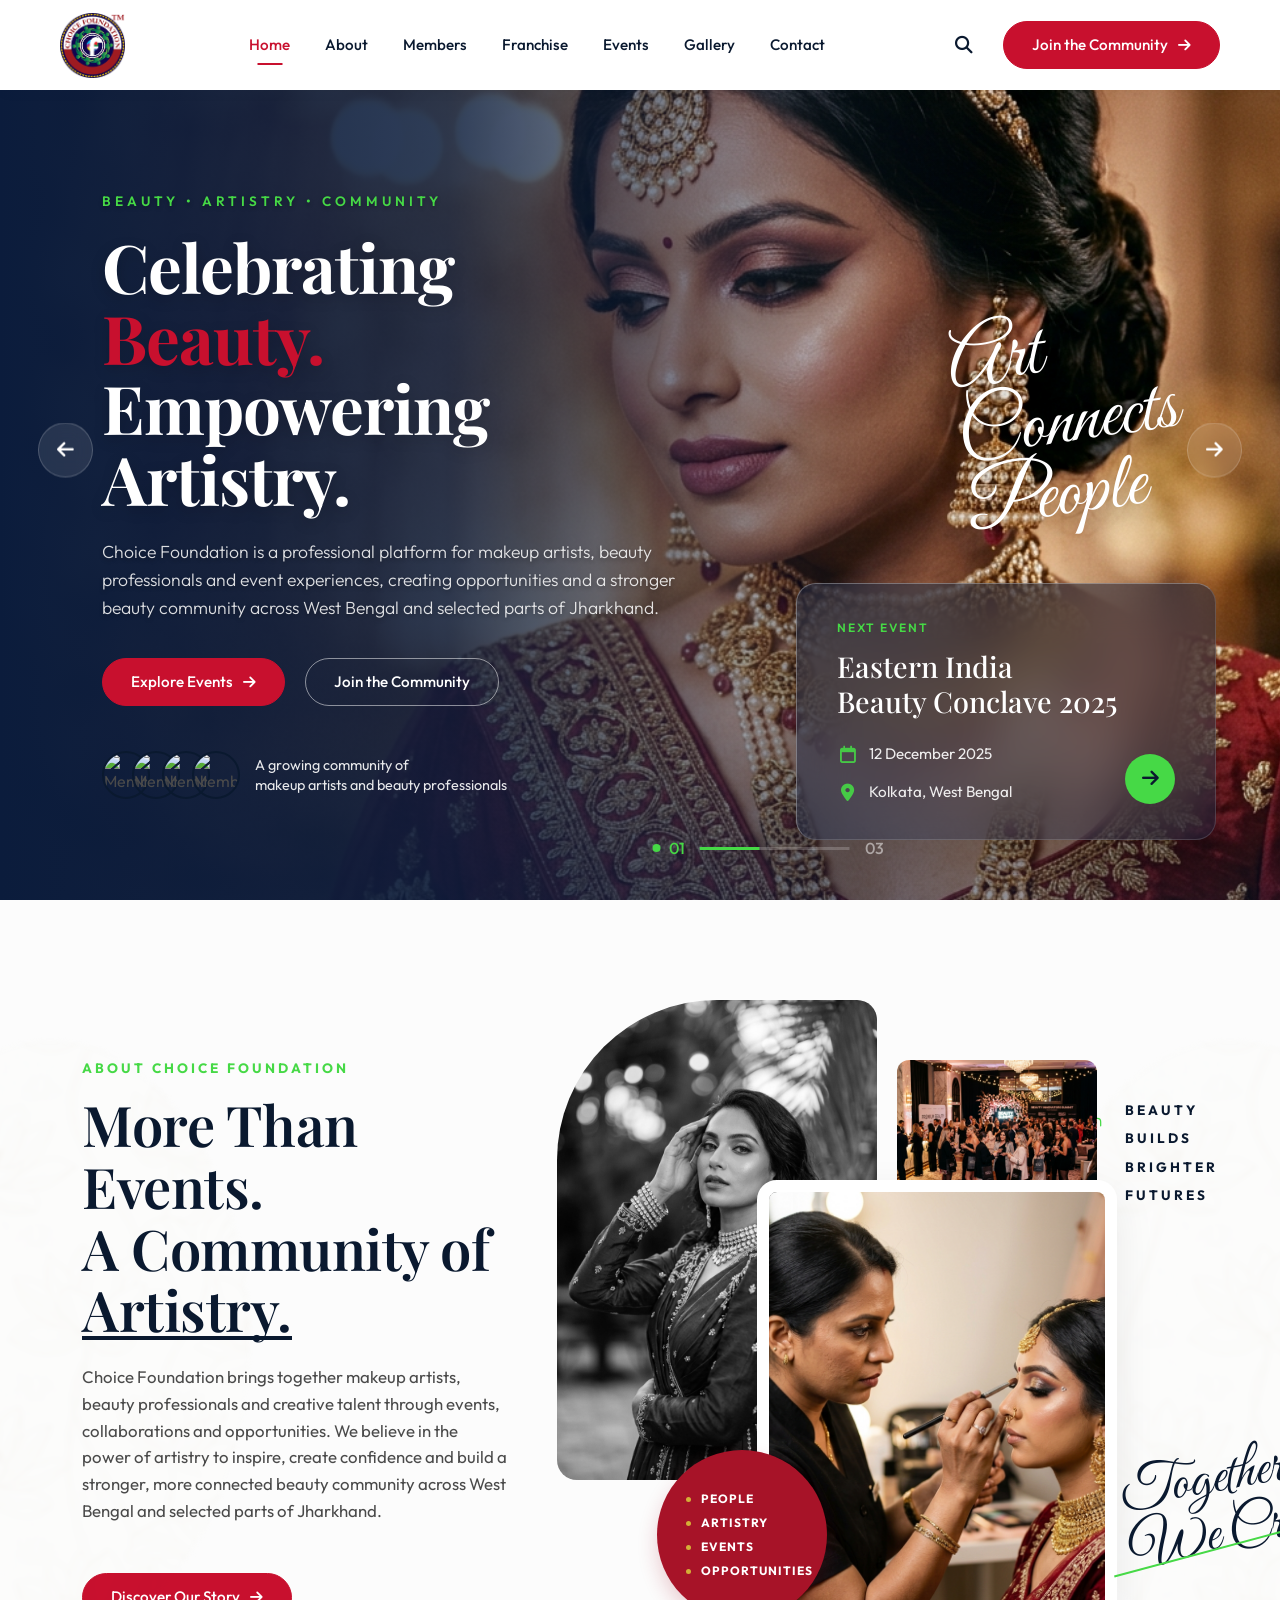
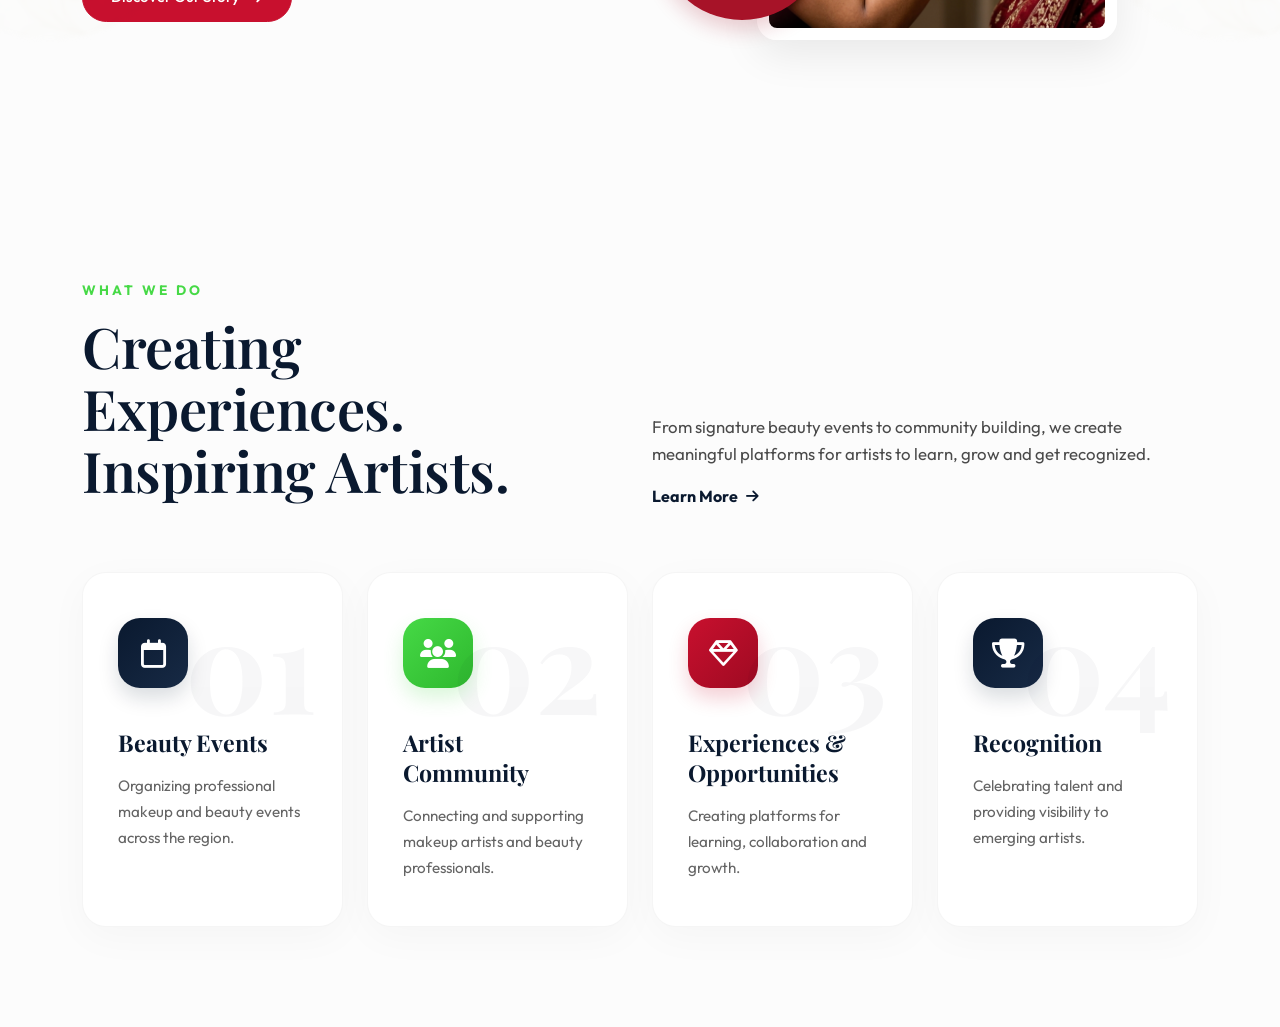
==== html/index.html @ 0b5d0e3e "first commit" ====
<!DOCTYPE html>
<html lang="en">

<head>
    <meta charset="UTF-8">
    <meta name="viewport" content="width=device-width, initial-scale=1.0">
    <title>Choice Foundation</title>

    <!-- Google Fonts -->
    <link rel="preconnect" href="https://fonts.googleapis.com">
    <link rel="preconnect" href="https://fonts.gstatic.com" crossorigin>
    <link
        href="https://fonts.googleapis.com/css2?family=Great+Vibes&family=Outfit:wght@300;400;500;600;700&family=Playfair+Display:ital,wght@0,400;0,600;0,700;1,400&display=swap"
        rel="stylesheet">

    <!-- Font Awesome -->
    <link rel="stylesheet" href="https://cdnjs.cloudflare.com/ajax/libs/font-awesome/6.4.0/css/all.min.css">

    <!-- Bootstrap CSS -->
    <link href="https://cdn.jsdelivr.net/npm/bootstrap@5.3.0/dist/css/bootstrap.min.css" rel="stylesheet">

    <!-- Swiper CSS -->
    <link rel="stylesheet" href="https://cdn.jsdelivr.net/npm/swiper@10/swiper-bundle.min.css" />

    <!-- Custom CSS -->
    <link rel="stylesheet" href="assets/css/style.css">
</head>

<body>

    <!-- ==============================================
         HEADER
    =============================================== -->
    <header class="site-header">
        <div class="container-fluid px-4 px-lg-5">
            <div class="row align-items-center justify-content-between header-row">

                <!-- Logo Area -->
                <div class="col-auto">
                    <a href="index.html" class="brand-logo">
                        <img src="assets/images/logo.png" alt="Choice Foundation Logo">
                    </a>
                </div>

                <!-- Navigation -->
                <div class="col-auto d-none d-lg-block">
                    <nav class="main-navigation">
                        <ul class="nav-list">
                            <li><a href="#" class="nav-link active">Home</a></li>
                            <li><a href="#" class="nav-link">About</a></li>
                            <li><a href="#" class="nav-link">Members</a></li>
                            <li><a href="#" class="nav-link">Franchise</a></li>
                            <li><a href="#" class="nav-link">Events</a></li>
                            <li><a href="#" class="nav-link">Gallery</a></li>
                            <li><a href="#" class="nav-link">Contact</a></li>
                        </ul>
                    </nav>
                </div>

                <!-- Actions -->
                <div class="col-auto d-flex align-items-center">
                    <button class="search-btn" id="searchBtn"><i class="fa-solid fa-magnifying-glass"></i></button>
                    <a href="#" class="btn btn-primary-pill ms-4 d-none d-sm-inline-flex">Join the Community <i
                            class="fa-solid fa-arrow-right"></i></a>
                    <button class="mobile-menu-btn d-lg-none ms-3"><i class="fa-solid fa-bars"></i></button>
                </div>

            </div>
        </div>
    </header>

    <!-- ==============================================
         SEARCH OVERLAY
    =============================================== -->
    <div class="search-overlay" id="searchOverlay">
        <button class="search-close-btn" id="searchCloseBtn"><i class="fa-solid fa-xmark"></i></button>
        <div class="container">
            <div class="row justify-content-center">
                <div class="col-lg-8">
                    <form action="#" class="search-form">
                        <input type="text" placeholder="Search..." class="search-input">
                        <button type="submit" class="search-submit-btn"><i
                                class="fa-solid fa-magnifying-glass"></i></button>
                    </form>
                </div>
            </div>
        </div>
    </div>

    <!-- ==============================================
         MOBILE MENU OVERLAY
    =============================================== -->
    <div class="mobile-menu-overlay" id="mobileMenuOverlay">
        <button class="mobile-menu-close" id="mobileMenuClose"><i class="fa-solid fa-xmark"></i></button>
        <div class="mobile-menu-content">
            <ul class="mobile-nav-list">
                <li><a href="#" class="mobile-nav-link active">Home</a></li>
                <li><a href="#" class="mobile-nav-link">About</a></li>
                <li><a href="#" class="mobile-nav-link">Members</a></li>
                <li><a href="#" class="mobile-nav-link">Franchise</a></li>
                <li><a href="#" class="mobile-nav-link">Events</a></li>
                <li><a href="#" class="mobile-nav-link">Gallery</a></li>
                <li><a href="#" class="mobile-nav-link">Contact</a></li>
            </ul>
            <a href="#" class="btn btn-primary-pill mt-5 w-100 text-center justify-content-center">Join the
                Community</a>
        </div>
    </div>

    <!-- ==============================================
         HERO SECTION (SWIPER SLIDER) - MODERN CINEMATIC
    =============================================== -->
    <section class="hero-section">
        <div class="swiper heroSwiper">
            <div class="swiper-wrapper">

                <!-- Slide 1 -->
                <div class="swiper-slide">
                    <div class="hero-bg-image" style="background-image: url('assets/images/hero_bride.jpg');"></div>
                    <div class="hero-gradient-overlay"></div>

                    <div class="hero-content-container">
                        <div class="hero-content-inner">
                            <div class="hero-eyebrow">BEAUTY &bull; ARTISTRY &bull; COMMUNITY</div>
                            <h2 class="hero-title">
                                Celebrating<br>
                                <span class="text-maroon">Beauty.</span><br>
                                Empowering<br>
                                Artistry.
                            </h2>
                            <p class="hero-description">
                                Choice Foundation is a professional platform for makeup artists, beauty professionals
                                and event experiences, creating opportunities and a stronger beauty community across
                                West Bengal and selected parts of Jharkhand.
                            </p>
                            <div class="hero-buttons">
                                <a href="#" class="btn btn-primary-pill">Explore Events <i
                                        class="fa-solid fa-arrow-right"></i></a>
                                <a href="#" class="btn btn-outline-white-pill">Join the Community</a>
                            </div>
                            <div class="hero-social-proof">
                                <div class="avatar-group">
                                    <img src="https://i.pravatar.cc/150?img=1" alt="Member" class="avatar">
                                    <img src="https://i.pravatar.cc/150?img=5" alt="Member" class="avatar">
                                    <img src="https://i.pravatar.cc/150?img=9" alt="Member" class="avatar">
                                    <img src="https://i.pravatar.cc/150?img=12" alt="Member" class="avatar">
                                </div>
                                <p class="proof-text">A growing community of <br>makeup artists and beauty professionals
                                </p>
                            </div>
                        </div>
                        <div class="floating-script">Art<br>Connects<br>People</div>
                    </div>
                </div>

                <!-- Slide 2 -->
                <div class="swiper-slide">
                    <div class="hero-bg-image"
                        style="background-image: url('assets/images/hero_slider_2.jpg'); background-position: center 30%;">
                    </div>
                    <div class="hero-gradient-overlay"></div>

                    <div class="hero-content-container">
                        <div class="hero-content-inner">
                            <div class="hero-eyebrow">EDUCATION &bull; EXCELLENCE &bull; GROWTH</div>
                            <h2 class="hero-title">
                                Mastering<br>
                                <span class="text-maroon">Technique.</span><br>
                                Inspiring<br>
                                Careers.
                            </h2>
                            <p class="hero-description">
                                Elevate your craft with world-class masterclasses and hands-on workshops led by
                                industry-leading professionals. Join us to refine your skills and unlock your true
                                potential.
                            </p>
                            <div class="hero-buttons">
                                <a href="#" class="btn btn-primary-pill">View Masterclasses <i
                                        class="fa-solid fa-arrow-right"></i></a>
                                <a href="#" class="btn btn-outline-white-pill">Become a Member</a>
                            </div>
                            <div class="hero-social-proof">
                                <div class="avatar-group">
                                    <img src="https://i.pravatar.cc/150?img=32" alt="Member" class="avatar">
                                    <img src="https://i.pravatar.cc/150?img=41" alt="Member" class="avatar">
                                    <img src="https://i.pravatar.cc/150?img=47" alt="Member" class="avatar">
                                </div>
                                <p class="proof-text">Learn from the very best <br>in the beauty industry</p>
                            </div>
                        </div>
                        <div class="floating-script">Learn<br>From<br>Leaders</div>
                    </div>
                </div>

                <!-- Slide 3 -->
                <div class="swiper-slide">
                    <div class="hero-bg-image"
                        style="background-image: url('assets/images/hero_slider_3.jpg'); background-position: center 20%;">
                    </div>
                    <div class="hero-gradient-overlay"></div>

                    <div class="hero-content-container">
                        <div class="hero-content-inner">
                            <div class="hero-eyebrow">FASHION &bull; RUNWAY &bull; SPOTLIGHT</div>
                            <h2 class="hero-title">
                                Showcase<br>
                                <span class="text-maroon">Talent.</span><br>
                                Gain<br>
                                Recognition.
                            </h2>
                            <p class="hero-description">
                                Step into the spotlight. Participate in our national-level runway shows and elite
                                competitions designed to celebrate artistry and give emerging talent the platform they
                                deserve.
                            </p>
                            <div class="hero-buttons">
                                <a href="#" class="btn btn-primary-pill">Register for Events <i
                                        class="fa-solid fa-arrow-right"></i></a>
                                <a href="#" class="btn btn-outline-white-pill">View Gallery</a>
                            </div>
                            <div class="hero-social-proof">
                                <div class="avatar-group">
                                    <img src="https://i.pravatar.cc/150?img=52" alt="Member" class="avatar">
                                    <img src="https://i.pravatar.cc/150?img=60" alt="Member" class="avatar">
                                    <img src="https://i.pravatar.cc/150?img=65" alt="Member" class="avatar">
                                    <img src="https://i.pravatar.cc/150?img=68" alt="Member" class="avatar">
                                </div>
                                <p class="proof-text">Showcasing top talent <br>on prestigious platforms</p>
                            </div>
                        </div>
                        <div class="floating-script">Own<br>The<br>Stage</div>
                    </div>
                </div>

            </div>

            <!-- Global Overlays that don't slide -->
            <div class="floating-event-card">
                <div class="event-eyebrow">NEXT EVENT</div>
                <h3 class="event-title">Eastern India<br>Beauty Conclave 2025</h3>
                <div class="event-meta">
                    <div class="meta-item"><i class="fa-regular fa-calendar"></i> 12 December 2025</div>
                    <div class="meta-item"><i class="fa-solid fa-location-dot"></i> Kolkata, West Bengal</div>
                </div>
                <a href="#" class="event-action-btn"><i class="fa-solid fa-arrow-right"></i></a>
            </div>

            <!-- Custom Navigation -->
            <button class="slider-nav-btn prev" id="heroPrev"><i class="fa-solid fa-arrow-left"></i></button>
            <button class="slider-nav-btn next" id="heroNext"><i class="fa-solid fa-arrow-right"></i></button>

            <!-- Custom Pagination -->
            <div class="slider-pagination">
                <div class="slide-num active" id="heroCurrentNum">
                    <div class="dot"></div> 01
                </div>
                <div class="slide-progress">
                    <div class="progress-bar" id="heroProgressBar"></div>
                </div>
                <div class="slide-num" id="heroTotalNum">03</div>
            </div>

        </div>
    </section>

    <!-- ==============================================
         ABOUT SECTION
    =============================================== -->
    <section class="about-section pt-100 pb-100">
        <div class="watermark-left"></div>
        <div class="watermark-right"></div>

        <div class="container">
            <div class="row align-items-center">

                <!-- Left Content -->
                <div class="col-lg-5 mb-5 mb-lg-0">
                    <div class="about-content pe-lg-4">
                        <div class="section-eyebrow text-green">ABOUT CHOICE FOUNDATION</div>
                        <h2 class="section-title">
                            More Than Events.<br>
                            A Community of <span class="underline-navy">Artistry.</span>
                        </h2>
                        <p class="section-description mt-4 mb-5">
                            Choice Foundation brings together makeup artists, beauty professionals and creative talent
                            through events, collaborations and opportunities. We believe in the power of artistry to
                            inspire, create confidence and build a stronger, more connected beauty community across West
                            Bengal and selected parts of Jharkhand.
                        </p>
                        <a href="#" class="btn btn-primary-pill">Discover Our Story <i
                                class="fa-solid fa-arrow-right"></i></a>
                    </div>
                </div>

                <!-- Right Images -->
                <div class="col-lg-7">
                    <div class="about-image-cluster">

                        <!-- Floating Text Top Right -->
                        <div class="floating-text-block">
                            <div class="accent-line bg-green"></div>
                            <div class="text-vertical">
                                <span>BEAUTY</span>
                                <span>BUILDS</span>
                                <span>BRIGHTER</span>
                                <span>FUTURES</span>
                            </div>
                        </div>

                        <!-- Image 1 (Back Left) Grayscale -->
                        <img src="assets/images/about_glamour_model_1790166326537.jpg" alt="Model Grayscale"
                            class="about-img-main-bg">

                        <!-- Image 2 (Back Right) Small Color -->
                        <img src="assets/images/beauty_event_networking_1790163933746.jpg" alt="Networking"
                            class="about-img-small-bg">

                        <!-- Image 3 (Front Right) Main Color -->
                        <img src="assets/images/about_makeup_artist_1790166258223.jpg" alt="Makeup Artist"
                            class="about-img-front">

                        <!-- Floating Circle -->
                        <div class="about-circle">
                            <ul class="circle-list">
                                <li>PEOPLE</li>
                                <li>ARTISTRY</li>
                                <li>EVENTS</li>
                                <li>OPPORTUNITIES</li>
                            </ul>
                        </div>

                        <!-- Floating Script Bottom Right -->
                        <div class="floating-script-about">Together<br>We Create</div>
                    </div>
                </div>

            </div>
        </div>
    </section>

    <!-- ==============================================
         WHAT WE DO SECTION
    =============================================== -->
    <section class="services-section pt-100 pb-100 bg-offwhite">
        <div class="container">

            <!-- Section Header -->
            <div class="row align-items-end mb-5 pb-3">
                <div class="col-lg-6">
                    <div class="section-eyebrow text-green">WHAT WE DO</div>
                    <h2 class="section-title">
                        Creating Experiences.<br>
                        Inspiring Artists.
                    </h2>
                </div>
                <div class="col-lg-6 mt-4 mt-lg-0">
                    <p class="section-description ms-auto mb-3">
                        From signature beauty events to community building, we create meaningful platforms for artists
                        to learn, grow and get recognized.
                    </p>
                    <a href="#" class="text-link">Learn More <i class="fa-solid fa-arrow-right"></i></a>
                </div>
            </div>

            <!-- Service Cards Grid -->
            <div class="row g-4">

                <!-- Card 1 -->
                <div class="col-xl-3 col-md-6">
                    <div class="service-card">
                        <div class="card-top">
                            <div class="icon-circle bg-navy">
                                <i class="fa-regular fa-calendar"></i>
                            </div>
                            <div class="card-num text-green">01</div>
                        </div>
                        <h4 class="card-title">Beauty Events</h4>
                        <p class="card-desc">Organizing professional makeup and beauty events across the region.</p>
                    </div>
                </div>

                <!-- Card 2 -->
                <div class="col-xl-3 col-md-6">
                    <div class="service-card">
                        <div class="card-top">
                            <div class="icon-circle bg-green">
                                <i class="fa-solid fa-users"></i>
                            </div>
                            <div class="card-num text-green">02</div>
                        </div>
                        <h4 class="card-title">Artist Community</h4>
                        <p class="card-desc">Connecting and supporting makeup artists and beauty professionals.</p>
                    </div>
                </div>

                <!-- Card 3 -->
                <div class="col-xl-3 col-md-6">
                    <div class="service-card">
                        <div class="card-top">
                            <div class="icon-circle bg-maroon">
                                <i class="fa-regular fa-gem"></i>
                            </div>
                            <div class="card-num text-green">03</div>
                        </div>
                        <h4 class="card-title">Experiences & Opportunities</h4>
                        <p class="card-desc">Creating platforms for learning, collaboration and growth.</p>
                    </div>
                </div>

                <!-- Card 4 -->
                <div class="col-xl-3 col-md-6">
                    <div class="service-card">
                        <div class="card-top">
                            <div class="icon-circle bg-navy">
                                <i class="fa-solid fa-trophy"></i>
                            </div>
                            <div class="card-num text-green">04</div>
                        </div>
                        <h4 class="card-title">Recognition</h4>
                        <p class="card-desc">Celebrating talent and providing visibility to emerging artists.</p>
                    </div>
                </div>

            </div>

        </div>
    </section>

    <!-- Bootstrap JS -->
    <script src="https://cdn.jsdelivr.net/npm/bootstrap@5.3.0/dist/js/bootstrap.bundle.min.js"></script>
    <!-- Swiper JS -->
    <script src="https://cdn.jsdelivr.net/npm/swiper@10/swiper-bundle.min.js"></script>
    <!-- Custom JS -->
    <script src="assets/js/custom.js"></script>
</body>

</html>
---- html/assets/css/style.css ----
/* ==========================================================================
   CSS Variables & Base
   ========================================================================== */
:root {
  --color-navy: #0a192f;
  --color-maroon: #c8102e;
  --color-green: #46d946;
  --color-offwhite: #fcfcfc;
  --color-white: #ffffff;
  --color-text: #4a4a4a;

  --font-serif: "Playfair Display", serif;
  --font-sans: "Outfit", sans-serif;
  --font-script: "Great Vibes", cursive;

  --header-height: 90px;
}

body {
  font-family: var(--font-sans);
  color: var(--color-text);
  margin: 0;
  padding: 0;
  background-color: var(--color-white);
  overflow-x: hidden;
}

a {
  text-decoration: none;
}

/* Typography Utilities */
.text-maroon {
  color: var(--color-maroon) !important;
}
.text-navy {
  color: var(--color-navy) !important;
}
.text-green {
  color: var(--color-green) !important;
}

/* ==========================================================================
   Buttons
   ========================================================================== */
.btn-primary-pill {
  display: inline-flex;
  align-items: center;
  justify-content: center;
  background-color: var(--color-maroon);
  color: var(--color-white);
  font-family: var(--font-sans);
  font-weight: 500;
  font-size: 0.95rem;
  padding: 12px 28px;
  border-radius: 50px;
  transition: all 0.3s ease;
  border: 1px solid var(--color-maroon);
}

.btn-primary-pill i {
  margin-left: 10px;
  font-size: 0.9rem;
}

.btn-primary-pill:hover {
  background-color: #7a1527;
  border-color: #7a1527;
  color: var(--color-white);
}

.btn-outline-pill {
  display: inline-flex;
  align-items: center;
  justify-content: center;
  background-color: transparent;
  color: var(--color-navy);
  font-family: var(--font-sans);
  font-weight: 500;
  font-size: 0.95rem;
  padding: 12px 28px;
  border-radius: 50px;
  border: 1px solid var(--color-navy);
  transition: all 0.3s ease;
}

.btn-outline-pill:hover {
  background-color: var(--color-navy);
  color: var(--color-white);
}

.btn-outline-white-pill {
  display: inline-flex;
  align-items: center;
  justify-content: center;
  background-color: transparent;
  color: var(--color-white);
  font-family: var(--font-sans);
  font-weight: 500;
  font-size: 0.95rem;
  padding: 12px 28px;
  border-radius: 50px;
  border: 1px solid rgba(255, 255, 255, 0.5);
  transition: all 0.3s ease;
}

.btn-outline-white-pill:hover {
  background-color: var(--color-white);
  color: var(--color-navy);
  border-color: var(--color-white);
}

/* ==========================================================================
   Header
   ========================================================================== */
.site-header {
  position: absolute;
  top: 0;
  left: 0;
  width: 100%;
  z-index: 1000;
  background-color: var(--color-white);
  height: var(--header-height);
  display: flex;
  align-items: center;
  box-shadow: 0 2px 15px rgba(0, 0, 0, 0.03);
}

.header-row {
  width: 100%;
  margin: 0;
}

.brand-logo {
  display: flex;
  align-items: center;
  gap: 15px;
}

.brand-logo img {
  height: 65px;
  width: auto;
}

.brand-text {
  display: flex;
  flex-direction: column;
  justify-content: center;
}

.brand-title {
  font-family: var(--font-sans);
  font-size: 1.15rem;
  font-weight: 700;
  color: var(--color-navy);
  margin: 0;
  line-height: 1.1;
  letter-spacing: 0.5px;
}

.brand-tagline {
  font-family: var(--font-sans);
  font-size: 0.75rem;
  font-weight: 400;
  color: var(--color-navy);
  margin: 0;
  margin-top: 2px;
}

.nav-list {
  display: flex;
  list-style: none;
  margin: 0;
  padding: 0;
  gap: 35px;
}

.nav-link {
  font-family: var(--font-sans);
  font-size: 0.95rem;
  font-weight: 500;
  color: var(--color-navy);
  position: relative;
  transition: color 0.3s ease;
  display: flex;
  align-items: center;
  padding: 5px 0;
}

.nav-dropdown-icon {
  font-size: 0.7rem;
  margin-left: 6px;
}

.nav-link:hover {
  color: var(--color-maroon);
}

.nav-link.active {
  color: var(--color-maroon);
}

.nav-link.active::after {
  content: "";
  position: absolute;
  bottom: -4px;
  left: 50%;
  transform: translateX(-50%);
  width: 25px;
  height: 2px;
  background-color: var(--color-maroon);
}

.search-btn {
  background: none;
  border: none;
  color: var(--color-navy);
  font-size: 1.1rem;
  cursor: pointer;
  transition: color 0.3s ease;
}

.search-btn:hover {
  color: var(--color-maroon);
}

.mobile-menu-btn {
  background: none;
  border: none;
  color: var(--color-navy);
  font-size: 1.5rem;
  cursor: pointer;
}

/* ==========================================================================
   Search Overlay
   ========================================================================== */
.search-overlay {
  position: fixed;
  top: 0;
  left: 0;
  width: 100%;
  height: 100vh;
  background-color: rgba(10, 25, 47, 0.97); /* Navy with opacity */
  backdrop-filter: blur(10px);
  -webkit-backdrop-filter: blur(10px);
  z-index: 2000;
  display: flex;
  align-items: center;
  justify-content: center;
  opacity: 0;
  visibility: hidden;
  transition: all 0.4s ease;
}

.search-overlay.active {
  opacity: 1;
  visibility: visible;
}

.search-close-btn {
  position: absolute;
  top: 40px;
  right: 50px;
  background: none;
  border: none;
  color: var(--color-white);
  font-size: 2.5rem;
  cursor: pointer;
  transition:
    transform 0.3s ease,
    color 0.3s ease;
}

.search-close-btn:hover {
  transform: rotate(90deg);
  color: var(--color-green);
}

.search-form {
  position: relative;
  width: 100%;
  transform: translateY(30px);
  opacity: 0;
  transition: all 0.5s ease 0.2s;
}

.search-overlay.active .search-form {
  transform: translateY(0);
  opacity: 1;
}

.search-input {
  width: 100%;
  background: transparent;
  border: none;
  border-bottom: 2px solid rgba(255, 255, 255, 0.2);
  color: var(--color-white);
  font-size: 3.5rem;
  font-family: var(--font-serif);
  padding: 10px 70px 10px 0;
  transition: border-color 0.3s ease;
}

.search-input:focus {
  outline: none;
  border-bottom-color: var(--color-green);
}

.search-input::placeholder {
  color: rgba(255, 255, 255, 0.2);
}

.search-submit-btn {
  position: absolute;
  right: 0;
  top: 50%;
  transform: translateY(-50%);
  background: none;
  border: none;
  color: var(--color-white);
  font-size: 2.5rem;
  cursor: pointer;
  transition: color 0.3s ease;
}

.search-submit-btn:hover {
  color: var(--color-green);
}

/* ==========================================================================
   Mobile Menu Overlay
   ========================================================================== */
.mobile-menu-overlay {
  position: fixed;
  top: 0;
  right: -100%;
  width: 100%;
  max-width: 400px;
  height: 100vh;
  background-color: rgba(10, 25, 47, 0.98);
  backdrop-filter: blur(15px);
  -webkit-backdrop-filter: blur(15px);
  z-index: 2000;
  padding: 80px 40px;
  transition: right 0.4s cubic-bezier(0.77, 0, 0.175, 1);
  box-shadow: -10px 0 30px rgba(0, 0, 0, 0.3);
  display: flex;
  flex-direction: column;
  overflow-y: auto;
}

.mobile-menu-overlay.active {
  right: 0;
}

.mobile-menu-close {
  position: absolute;
  top: 30px;
  right: 30px;
  background: none;
  border: none;
  color: var(--color-white);
  font-size: 2.5rem;
  cursor: pointer;
  transition:
    transform 0.3s ease,
    color 0.3s ease;
}

.mobile-menu-close:hover {
  transform: rotate(90deg);
  color: var(--color-green);
}

.mobile-menu-content {
  margin-top: 40px;
}

.mobile-nav-list {
  list-style: none;
  padding: 0;
  margin: 0;
  display: flex;
  flex-direction: column;
  gap: 25px;
}

.mobile-nav-link {
  color: var(--color-white);
  font-size: 1.8rem;
  font-family: var(--font-serif);
  text-decoration: none;
  transition: color 0.3s ease;
  display: block;
}

.mobile-nav-link.active,
.mobile-nav-link:hover {
  color: var(--color-green);
}

/* ==========================================================================
   Hero Section - Cinematic Modern Layout
   ========================================================================== */
.hero-section {
  position: relative;
  width: 100%;
  height: 100vh;
  min-height: 800px;
  overflow: hidden;
  background-color: var(--color-navy); /* Base dark */
}

.swiper {
  width: 100%;
  height: 100%;
}

.swiper-slide {
  width: 100%;
  height: 100%;
  position: relative;
  overflow: hidden;
}

/* Background Image Full Bleed */
.hero-bg-image {
  position: absolute;
  top: 0;
  left: 0;
  width: 100%;
  height: 100%;
  background-size: cover;
  background-position: center 20%;
  z-index: 1;
  transform: scale(1);
  transition: transform 10s cubic-bezier(0.25, 0.46, 0.45, 0.94);
}

/* Ken Burns effect on active slide */
.swiper-slide-active .hero-bg-image {
  transform: scale(1.12);
}

/* Cinematic Gradient Overlay */
.hero-gradient-overlay {
  position: absolute;
  top: 0;
  left: 0;
  width: 100%;
  height: 100%;
  z-index: 2;
  /* Dark solid navy on left, fading to transparent on right, plus a slight bottom vignette */
  background:
    linear-gradient(
      90deg,
      #0b1c3c 0%,
      rgba(11, 28, 60, 0.85) 35%,
      rgba(11, 28, 60, 0) 80%
    ),
    linear-gradient(0deg, rgba(11, 28, 60, 0.4) 0%, transparent 20%);
}

/* Content Container (replaces the split side) */
.hero-content-container {
  position: absolute;
  top: 0;
  left: 0;
  width: 100%;
  height: 100%;
  z-index: 3;
  display: flex;
  align-items: center;
  padding-top: var(--header-height);
}

.hero-content-inner {
  max-width: 650px;
  margin-left: 8%; /* Indent from left */
}

/* ----------------------------------------------------
   STAGGERED CINEMATIC ANIMATIONS
   ---------------------------------------------------- */
/* INITIAL STATES (HIDDEN) */
.swiper-slide:not(.swiper-slide-active) .hero-eyebrow,
.swiper-slide:not(.swiper-slide-active) .hero-title,
.swiper-slide:not(.swiper-slide-active) .hero-description,
.swiper-slide:not(.swiper-slide-active) .hero-buttons,
.swiper-slide:not(.swiper-slide-active) .hero-social-proof {
  opacity: 0;
  transform: translateY(40px);
}

/* Special blur effect for the main title */
.swiper-slide:not(.swiper-slide-active) .hero-title {
  transform: translateY(50px) scale(0.95);
  filter: blur(8px);
}

/* ACTIVE STATES (REVEALED) */
.hero-eyebrow,
.hero-title,
.hero-description,
.hero-buttons,
.hero-social-proof {
  transition:
    opacity 1.2s cubic-bezier(0.19, 1, 0.22, 1),
    transform 1.2s cubic-bezier(0.19, 1, 0.22, 1),
    filter 1.2s cubic-bezier(0.19, 1, 0.22, 1);
}

.swiper-slide-active .hero-eyebrow {
  opacity: 1;
  transform: translateY(0);
  transition-delay: 0.2s;
}

.swiper-slide-active .hero-title {
  opacity: 1;
  transform: translateY(0) scale(1);
  filter: blur(0);
  transition-delay: 0.35s;
}

.swiper-slide-active .hero-description {
  opacity: 1;
  transform: translateY(0);
  transition-delay: 0.55s;
}

.swiper-slide-active .hero-buttons {
  opacity: 1;
  transform: translateY(0);
  transition-delay: 0.7s;
}

.swiper-slide-active .hero-social-proof {
  opacity: 1;
  transform: translateY(0);
  transition-delay: 0.85s;
}

/* Typography Base Styles */
.hero-eyebrow {
  font-family: var(--font-sans);
  font-size: 0.85rem;
  font-weight: 600;
  color: var(--color-green);
  letter-spacing: 4px;
  margin-bottom: 20px;
  text-shadow: 0 2px 4px rgba(0, 0, 0, 0.3);
}

.hero-title {
  font-family: var(--font-serif);
  font-size: 4.8rem;
  font-weight: 700;
  color: var(--color-white);
  line-height: 1.05;
  margin-bottom: 25px;
  letter-spacing: -1px;
  text-shadow: 0 4px 15px rgba(0, 0, 0, 0.2);
}

.hero-description {
  font-size: 1.1rem;
  color: rgba(255, 255, 255, 0.85);
  line-height: 1.6;
  margin-bottom: 35px;
  max-width: 90%;
  font-weight: 300;
  text-shadow: 0 2px 4px rgba(0, 0, 0, 0.3);
}

.hero-buttons {
  display: flex;
  gap: 20px;
  margin-bottom: 45px;
}

/* Social Proof */
.hero-social-proof {
  display: flex;
  align-items: center;
  gap: 15px;
}

.avatar-group {
  display: flex;
}

.avatar {
  width: 48px;
  height: 48px;
  border-radius: 50%;
  border: 2px solid var(--color-navy);
  object-fit: cover;
}

.avatar-group .avatar:not(:first-child) {
  margin-left: -18px;
}

.proof-text {
  font-size: 0.9rem;
  line-height: 1.4;
  color: rgba(255, 255, 255, 0.9);
  margin: 0;
}

/* Floating Script Text */
.floating-script {
  position: absolute;
  top: 35%;
  right: 15%;
  font-family: var(--font-script);
  font-size: 6rem;
  color: var(--color-white);
  line-height: 0.9;
  transform: rotate(-8deg) scale(0.9) translateY(40px);
  text-shadow: 0 10px 30px rgba(0, 0, 0, 0.4);
  z-index: 5;
  pointer-events: none;
  opacity: 0;
  transition: all 1.5s cubic-bezier(0.19, 1, 0.22, 1);
}

.swiper-slide-active .floating-script {
  opacity: 1;
  transform: rotate(-8deg) scale(1) translateY(0);
  transition-delay: 0.6s;
}

/* Glassmorphism Event Card */
.floating-event-card {
  position: absolute;
  bottom: 60px;
  right: 5%;
  width: 420px;
  background-color: rgba(11, 28, 60, 0.45);
  backdrop-filter: blur(25px);
  -webkit-backdrop-filter: blur(25px);
  border-radius: 20px;
  padding: 35px 40px;
  box-shadow: 0 30px 60px rgba(0, 0, 0, 0.3);
  border: 1px solid rgba(255, 255, 255, 0.15);
  border-top: 1px solid rgba(255, 255, 255, 0.3);
  border-left: 1px solid rgba(255, 255, 255, 0.3);
  z-index: 30;
}

.event-eyebrow {
  font-family: var(--font-sans);
  font-size: 0.75rem;
  font-weight: 600;
  color: var(--color-green);
  letter-spacing: 2px;
  margin-bottom: 12px;
  text-transform: uppercase;
}

.event-title {
  font-family: var(--font-serif);
  font-size: 1.8rem;
  color: var(--color-white);
  line-height: 1.2;
  margin-bottom: 25px;
}

.event-meta {
  display: flex;
  flex-direction: column;
  gap: 15px;
}

.meta-item {
  color: var(--color-white);
  font-size: 0.95rem;
  display: flex;
  align-items: center;
  gap: 12px;
  opacity: 0.9;
}

.meta-item i {
  color: var(--color-green);
  font-size: 1.1rem;
  width: 20px;
  text-align: center;
}

.event-action-btn {
  position: absolute;
  bottom: 35px;
  right: 40px;
  width: 50px;
  height: 50px;
  background-color: var(--color-green);
  border-radius: 50%;
  display: flex;
  align-items: center;
  justify-content: center;
  color: var(--color-navy);
  font-size: 1.2rem;
  transition: transform 0.3s ease;
}

.event-action-btn:hover {
  transform: translateX(5px);
  color: var(--color-navy);
}

/* ==========================================================================
   Slider Controls & Pagination
   ========================================================================== */
.slider-nav-btn {
  position: absolute;
  top: 50%;
  transform: translateY(-50%);
  width: 55px;
  height: 55px;
  border-radius: 50%;
  background-color: rgba(255, 255, 255, 0.1);
  backdrop-filter: blur(10px);
  -webkit-backdrop-filter: blur(10px);
  border: 1px solid rgba(255, 255, 255, 0.2);
  color: var(--color-white);
  font-size: 1.2rem;
  cursor: pointer;
  z-index: 40;
  display: flex;
  align-items: center;
  justify-content: center;
  transition: all 0.3s ease;
}

.slider-nav-btn:hover {
  background-color: var(--color-green);
  border-color: var(--color-green);
  color: var(--color-navy);
}

.slider-nav-btn.prev {
  left: 3%;
}

.slider-nav-btn.next {
  right: 3%;
}

.slider-pagination {
  position: absolute;
  bottom: 40px;
  left: 60%;
  transform: translateX(-50%);
  display: flex;
  align-items: center;
  gap: 15px;
  z-index: 40;
}

.slide-num {
  font-family: var(--font-sans);
  font-size: 1rem;
  font-weight: 500;
  color: var(--color-white);
  display: flex;
  align-items: center;
  gap: 8px;
  opacity: 0.5;
  transition: all 0.3s ease;
}

.slide-num.active {
  color: var(--color-green);
  opacity: 1;
}

.slide-num .dot {
  width: 8px;
  height: 8px;
  background-color: var(--color-green);
  border-radius: 50%;
  display: none;
}

.slide-num.active .dot {
  display: block;
}

.slide-progress {
  width: 150px;
  height: 3px;
  background-color: rgba(255, 255, 255, 0.2);
  position: relative;
  overflow: hidden;
}

.progress-bar {
  position: absolute;
  top: 0;
  left: 0;
  height: 100%;
  width: 0%;
  background-color: var(--color-green);
  transition: width 0.1s linear;
}

@media (max-width: 1399px) {
  .hero-title {
    font-size: 4.2rem;
  }
  .floating-script {
    font-size: 5rem;
    right: 8%;
  }
}

@media (max-width: 1199px) {
  .hero-title {
    font-size: 3.6rem;
  }
  .floating-event-card {
    width: 360px;
    right: 3%;
    bottom: 40px;
    padding: 25px 30px;
  }
  .floating-script {
    top: 25%;
    font-size: 4rem;
    right: 5%;
  }
  .nav-list {
    gap: 20px;
  }
}

@media (max-width: 991px) {
  .hero-section {
    height: auto;
    min-height: 100vh;
  }
  .swiper {
    height: auto;
  }
  .swiper-slide {
    height: auto;
    min-height: 100vh;
    display: flex;
  }
  .hero-gradient-overlay {
    background: linear-gradient(
      180deg,
      rgba(11, 28, 60, 0.4) 0%,
      rgba(11, 28, 60, 0.9) 60%,
      #0b1c3c 100%
    );
  }
  .hero-content-container {
    position: relative;
    height: auto;
    min-height: 100vh;
    padding-top: calc(var(--header-height) + 60px);
    padding-bottom: 350px; /* Create more solid space for event card + pagination */
    align-items: center;
  }
  .hero-content-inner {
    margin-left: 5%;
    max-width: 90%;
    transform: none !important; /* Prevent sliding out of bounds */
  }
  .hero-title {
    font-size: 3.2rem;
  }
  .hero-title br {
    display: none;
  }
  .floating-script {
    display: none;
  }

  .floating-event-card {
    right: 5%;
    bottom: 25px;
    width: 90%;
    max-width: 100%;
    padding: 25px;
  }
  .slider-nav-btn {
    display: none;
  }
  .slider-pagination {
    bottom: 260px; /* Position safely above the event card */
    left: 5%;
    transform: none;
    z-index: 40;
  }
}

@media (max-width: 767px) {
  .brand-logo img {
    height: 45px;
  }
  .hero-title {
    font-size: 2.4rem;
    line-height: 1.15;
    margin-bottom: 15px;
  }
  .hero-description {
    font-size: 1rem;
    margin-bottom: 25px;
  }
  .hero-buttons {
    flex-direction: column;
    gap: 15px;
    margin-bottom: 30px;
  }
  .btn-primary-pill,
  .btn-outline-white-pill {
    width: 100%;
  }

  .hero-content-container {
    padding-top: calc(var(--header-height) + 40px);
    padding-bottom: 320px;
  }
  .slider-pagination {
    bottom: 250px;
  }
  .floating-event-card {
    padding: 20px;
    bottom: 20px;
  }
  .event-title {
    font-size: 1.5rem;
  }
  .event-action-btn {
    width: 40px;
    height: 40px;
    bottom: 25px;
    right: 25px;
    font-size: 1rem;
  }
}

/* ==========================================================================
   Utility Classes
   ========================================================================== */
.pt-100 {
  padding-top: 100px;
}
.pb-100 {
  padding-bottom: 100px;
}
.bg-offwhite {
  background-color: var(--color-offwhite);
}
.text-link {
  font-family: var(--font-sans);
  font-weight: 700;
  color: var(--color-navy);
  text-decoration: none;
  font-size: 1rem;
  display: inline-flex;
  align-items: center;
  transition: color 0.3s ease;
}
.text-link i {
  margin-left: 8px;
  font-size: 0.9em;
  transition: transform 0.3s ease;
}
.text-link:hover {
  color: var(--color-maroon);
}
.text-link:hover i {
  transform: translateX(5px);
}
.max-w-400 {
  max-width: 400px;
}

/* Custom Mockup Colors */
.text-gold {
  color: #d4af37 !important;
}
.bg-gold {
  background-color: #d4af37 !important;
}

.btn-gold-pill {
  display: inline-flex;
  align-items: center;
  justify-content: center;
  padding: 12px 30px;
  background-color: #d4af37;
  color: var(--color-navy);
  font-family: var(--font-sans);
  font-weight: 700;
  font-size: 1rem;
  border-radius: 50px;
  text-decoration: none;
  transition: all 0.3s ease;
}
.btn-gold-pill i {
  margin-left: 10px;
}
.btn-gold-pill:hover {
  background-color: var(--color-navy);
  color: var(--color-white);
}

/* Section Typography */
.section-eyebrow {
  font-family: var(--font-sans);
  font-size: 0.85rem;
  font-weight: 700;
  color: var(--color-green);
  letter-spacing: 3px;
  margin-bottom: 15px;
  text-transform: uppercase;
}
.section-title {
  font-family: var(--font-serif);
  font-size: 3.5rem;
  font-weight: 600; /* Adjusted from 700 to match mockup's elegance */
  color: var(--color-navy);
  line-height: 1.1;
  letter-spacing: -0.5px;
}
.section-description {
  font-family: var(--font-sans);
  font-size: 1.05rem;
  color: var(--color-text);
  line-height: 1.6;
}
.underline-navy {
  position: relative;
  display: inline-block;
}
.underline-navy::after {
  content: "";
  position: absolute;
  left: 0;
  bottom: 0px; /* Flush with text baseline */
  width: 100%;
  height: 4px;
  background-color: var(--color-navy);
}

/* ==========================================================================
   About Section
   ========================================================================== */
.about-section {
  position: relative;
  background-color: var(--color-offwhite);
  overflow: hidden;
}
.watermark-left,
.watermark-right {
  position: absolute;
  top: 50%;
  transform: translateY(-50%);
  width: 400px;
  height: 600px;
  background-image: url("../images/floral_watermark.jpg");
  background-size: cover;
  opacity: 0.15;
  mix-blend-mode: multiply;
  pointer-events: none;
  border-radius: 50%;
  filter: blur(2px);
}
.watermark-left {
  left: -150px;
}
.watermark-right {
  right: -150px;
}

.about-image-cluster {
  position: relative;
  width: 100%;
  max-width: 650px;
  height: 680px;
  margin: 0 auto;
}
.about-img-main-bg {
  position: absolute;
  top: 0;
  left: 0;
  width: 320px;
  height: 480px;
  object-fit: cover;
  border-radius: 160px 20px 20px 20px;
  filter: grayscale(100%);
  z-index: 1;
}
.about-img-small-bg {
  position: absolute;
  top: 60px;
  left: 340px;
  width: 200px;
  height: 160px;
  object-fit: cover;
  border-radius: 12px;
  z-index: 1;
  border: none; /* Mockup has no border here */
}
.about-img-front {
  position: absolute;
  top: 180px;
  left: 200px;
  width: 360px;
  height: 460px;
  object-fit: cover;
  border-radius: 20px;
  border: 12px solid var(--color-white);
  z-index: 3;
  box-shadow: 0 15px 40px rgba(0, 0, 0, 0.08);
}
.about-circle {
  position: absolute;
  top: 450px;
  left: 100px;
  width: 170px;
  height: 170px;
  background-color: #a71328; /* Solid deep maroon */
  border-radius: 50%;
  z-index: 4;
  display: flex;
  align-items: center;
  justify-content: center;
  box-shadow: 0 10px 20px rgba(167, 19, 40, 0.2);
}
.circle-list {
  list-style: none;
  padding: 0 0 0 14px;
  margin: 0;
  display: flex;
  flex-direction: column;
  gap: 12px;
}
.circle-list li {
  display: flex;
  align-items: center;
  gap: 10px;
  color: var(--color-white);
  font-family: var(--font-sans);
  font-size: 0.75rem;
  font-weight: 700;
  letter-spacing: 1px;
  line-height: 1;
  text-transform: uppercase;
}
.circle-list li::before {
  content: "";
  display: inline-block;
  width: 5px;
  height: 5px;
  background-color: #d4af37;
  border-radius: 50%;
}
.floating-text-block {
  position: absolute;
  top: 100px;
  right: -20px;
  display: flex;
  gap: 15px;
  z-index: 1;
}
.accent-line {
  width: 2px;
  height: auto;
  position: relative;
}
.accent-line::before {
  content: "";
  position: absolute;
  top: 10px;
  left: -24px;
  width: 20px;
  height: 20px;
  /* Left pointing curved arrow */
  background-image: url("data:image/svg+xml,%3Csvg xmlns='http://www.w3.org/2000/svg' viewBox='0 0 24 24' fill='none' stroke='%2346D946' stroke-width='1.5' stroke-linecap='round' stroke-linejoin='round'%3E%3Cpath d='M9 14l-4-4 4-4'/%3E%3Cpath d='M5 10h11a4 4 0 014 4v5'/%3E%3C/svg%3E");
  background-size: contain;
  background-repeat: no-repeat;
}
.text-vertical {
  display: flex;
  flex-direction: column;
  gap: 8px;
  font-family: var(--font-sans);
  font-size: 0.85rem;
  font-weight: 700;
  color: var(--color-navy);
  letter-spacing: 3px;
}
.floating-script-about {
  position: absolute;
  bottom: 120px;
  right: -140px;
  font-family: var(--font-script);
  font-size: 3.5rem;
  color: var(--color-navy);
  line-height: 1;
  transform: rotate(-10deg);
  z-index: 5;
}
.floating-script-about::after {
  content: "";
  position: absolute;
  bottom: 15px;
  left: -10%;
  width: 120%;
  height: 2px;
  background-color: var(--color-green);
  transform: rotate(-5deg);
}

/* ==========================================================================
   Services Section
   ========================================================================== */
.service-card {
  background-color: var(--color-white);
  border-radius: 24px;
  padding: 45px 35px;
  height: 100%;
  border: 1px solid rgba(0, 0, 0, 0.04);
  box-shadow: 0 10px 40px rgba(0, 0, 0, 0.03);
  position: relative;
  overflow: hidden;
  transition: all 0.4s cubic-bezier(0.165, 0.84, 0.44, 1);
  z-index: 1;
}

@keyframes borderGlow {
  0% { background-position: 0% 50%; }
  50% { background-position: 100% 50%; }
  100% { background-position: 0% 50%; }
}

.service-card::before {
  content: '';
  position: absolute;
  inset: 0;
  border-radius: 24px;
  padding: 2px;
  background: linear-gradient(135deg, var(--color-navy), var(--color-maroon), var(--color-green), var(--color-navy));
  background-size: 300% 300%;
  -webkit-mask: linear-gradient(#fff 0 0) content-box, linear-gradient(#fff 0 0);
  -webkit-mask-composite: xor;
          mask-composite: exclude;
  opacity: 0;
  transition: opacity 0.5s ease;
  z-index: 10;
  pointer-events: none;
}

.service-card:hover {
  transform: translateY(-10px);
  box-shadow: 0 20px 50px rgba(10, 25, 47, 0.08);
}

.service-card:hover::before {
  opacity: 1;
  animation: borderGlow 3s ease infinite;
}

/* Ensure content stays above the watermark */
.service-card > * {
  position: relative;
  z-index: 2;
}

.card-top {
  display: flex;
  margin-bottom: 40px;
}

.icon-circle {
  width: 70px;
  height: 70px;
  border-radius: 22px; /* Premium Squircle */
  display: flex;
  align-items: center;
  justify-content: center;
  color: var(--color-white);
  font-size: 1.8rem;
  transition: all 0.5s cubic-bezier(0.175, 0.885, 0.32, 1.275);
}

.icon-circle.bg-navy {
  background: linear-gradient(135deg, #0a192f 0%, #172a45 100%);
  box-shadow: 0 10px 20px rgba(10, 25, 47, 0.15);
}
.icon-circle.bg-green {
  background: linear-gradient(135deg, #46d946 0%, #2eb82e 100%);
  box-shadow: 0 10px 20px rgba(70, 217, 70, 0.2);
}
.icon-circle.bg-maroon {
  background: linear-gradient(135deg, #c8102e 0%, #9e0a22 100%);
  box-shadow: 0 10px 20px rgba(200, 16, 46, 0.2);
}

.service-card:hover .icon-circle {
  transform: scale(1.1) rotate(5deg);
  box-shadow: 0 15px 30px rgba(0, 0, 0, 0.15);
}

.card-num {
  position: absolute;
  top: -20px;
  right: -10px;
  font-family: var(--font-serif);
  font-size: 8rem;
  font-style: normal;
  font-weight: 700;
  line-height: 1;
  color: var(--color-navy) !important; 
  opacity: 0.03;
  z-index: 0; /* Placed exactly in background */
  pointer-events: none;
  transition: all 0.6s cubic-bezier(0.165, 0.84, 0.44, 1);
}

.service-card:hover .card-num {
  opacity: 0.08;
  color: var(--color-maroon) !important;
  transform: translate(-10px, 15px) scale(1.05);
}

.card-title {
  font-family: var(--font-serif);
  font-size: 1.45rem;
  font-weight: 700;
  color: var(--color-navy);
  margin-bottom: 15px;
  line-height: 1.3;
  transition: color 0.3s ease;
}

.service-card:hover .card-title {
  color: var(--color-maroon);
}

.card-desc {
  font-family: var(--font-sans);
  font-size: 0.95rem;
  color: var(--color-text);
  line-height: 1.7;
  margin: 0;
  opacity: 0.85;
}

/* ==========================================================================
   Responsive Utilities for New Sections
   ========================================================================== */
@media (max-width: 1199px) {
  .section-title {
    font-size: 3rem;
  }
  .about-image-cluster {
    height: 500px;
  }
  .floating-script-about {
    font-size: 3.5rem;
    right: -10%;
  }
}

@media (max-width: 991px) {
  .section-title {
    font-size: 2.8rem;
  }
  .about-image-cluster {
    max-width: 100%;
    height: 750px;
    margin-top: 60px;
    transform: scale(0.9);
    transform-origin: top center;
  }
  .about-img-main-bg {
    width: 300px;
    height: 440px;
  }
  .about-img-small-bg {
    display: none;
  }
  .about-img-front {
    width: 320px;
    left: 150px;
  }
  .about-circle {
    left: 50px;
  }
  .floating-script-about {
    right: 0;
    bottom: 80px;
  }
  .floating-text-block {
    right: 0;
  }
  .pt-100 {
    padding-top: 70px;
  }
  .pb-100 {
    padding-bottom: 70px;
  }
  .section-description {
    text-align: left !important;
    margin-left: 0 !important;
  }
  .text-lg-end {
    text-align: left !important;
  }
}

@media (max-width: 767px) {
  .section-title {
    font-size: 2.3rem;
  }
  .about-image-cluster {
    height: 500px;
    transform: scale(0.65);
    transform-origin: top center;
    margin-bottom: -150px;
  }
  .floating-script-about {
    font-size: 4rem;
    bottom: 150px;
    right: 50px;
  }
  .floating-text-block {
    display: none;
  }
  .service-card {
    padding: 30px 25px;
  }
}
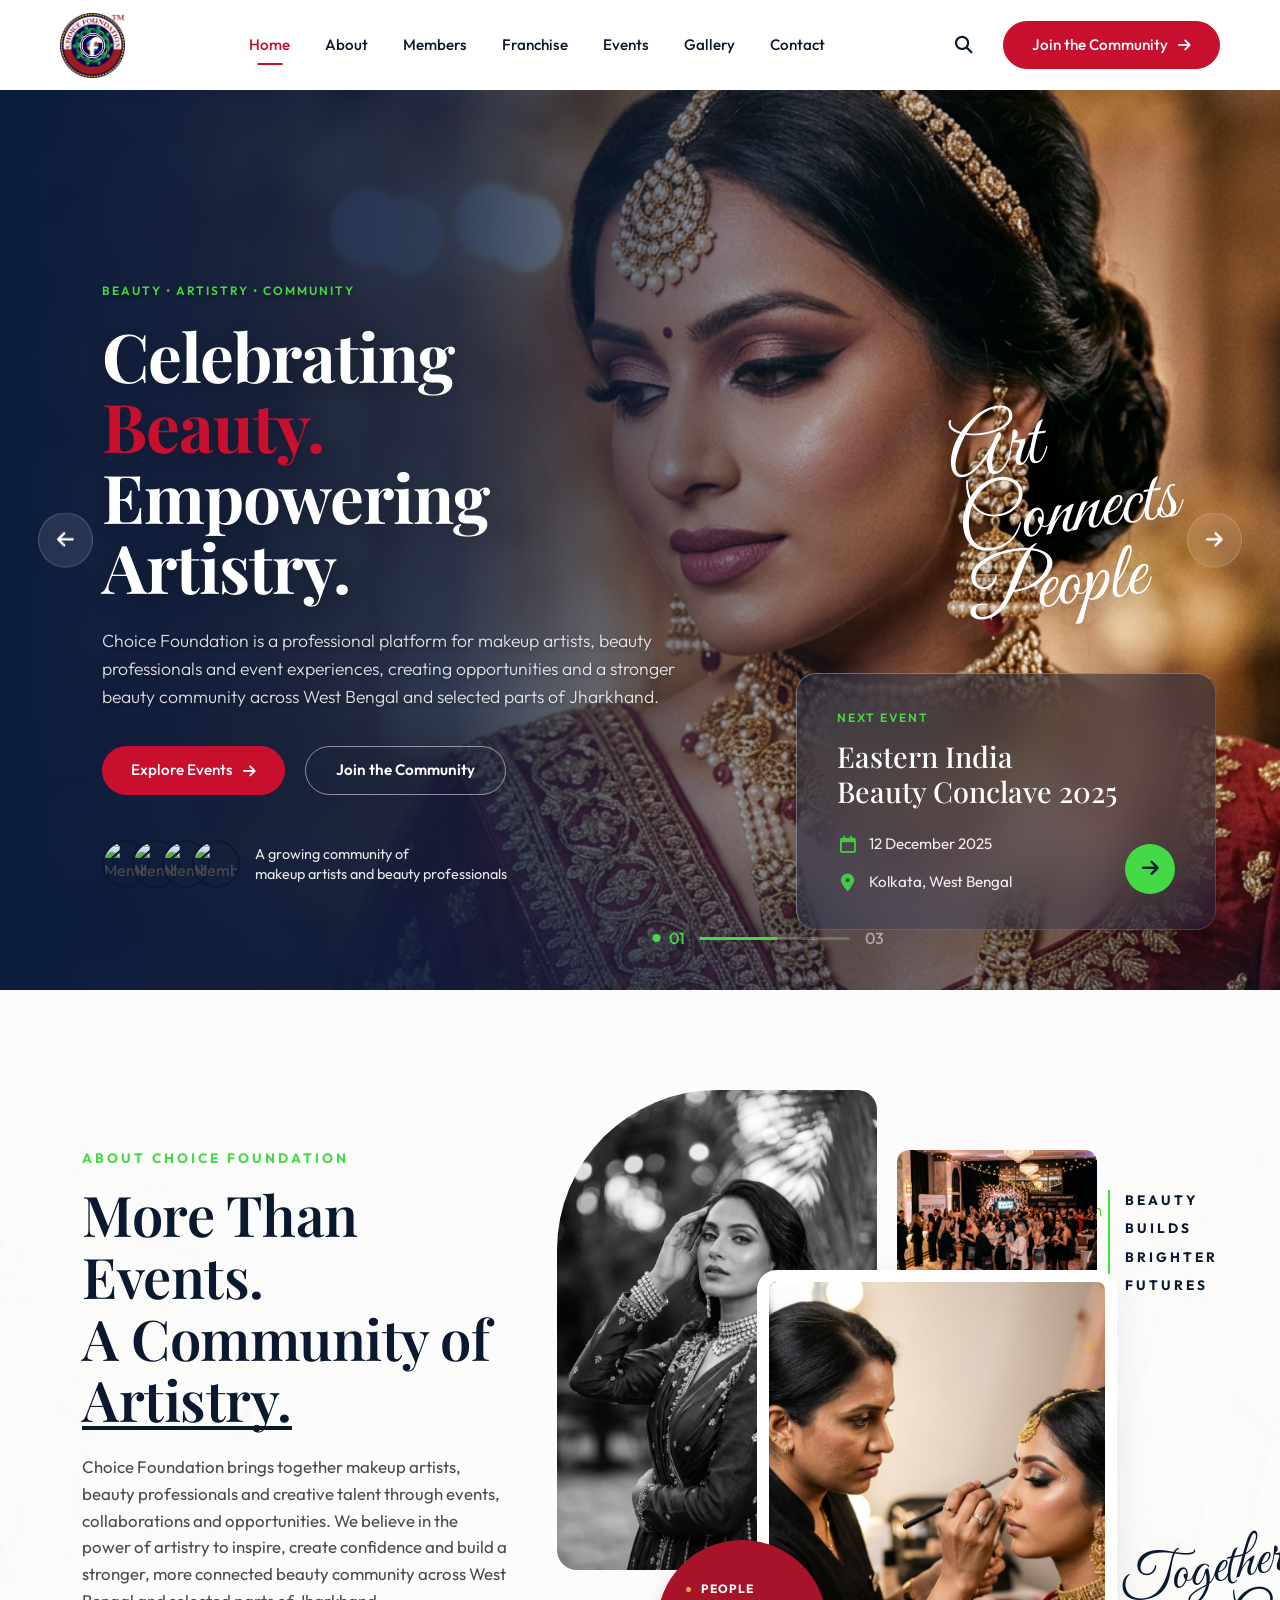
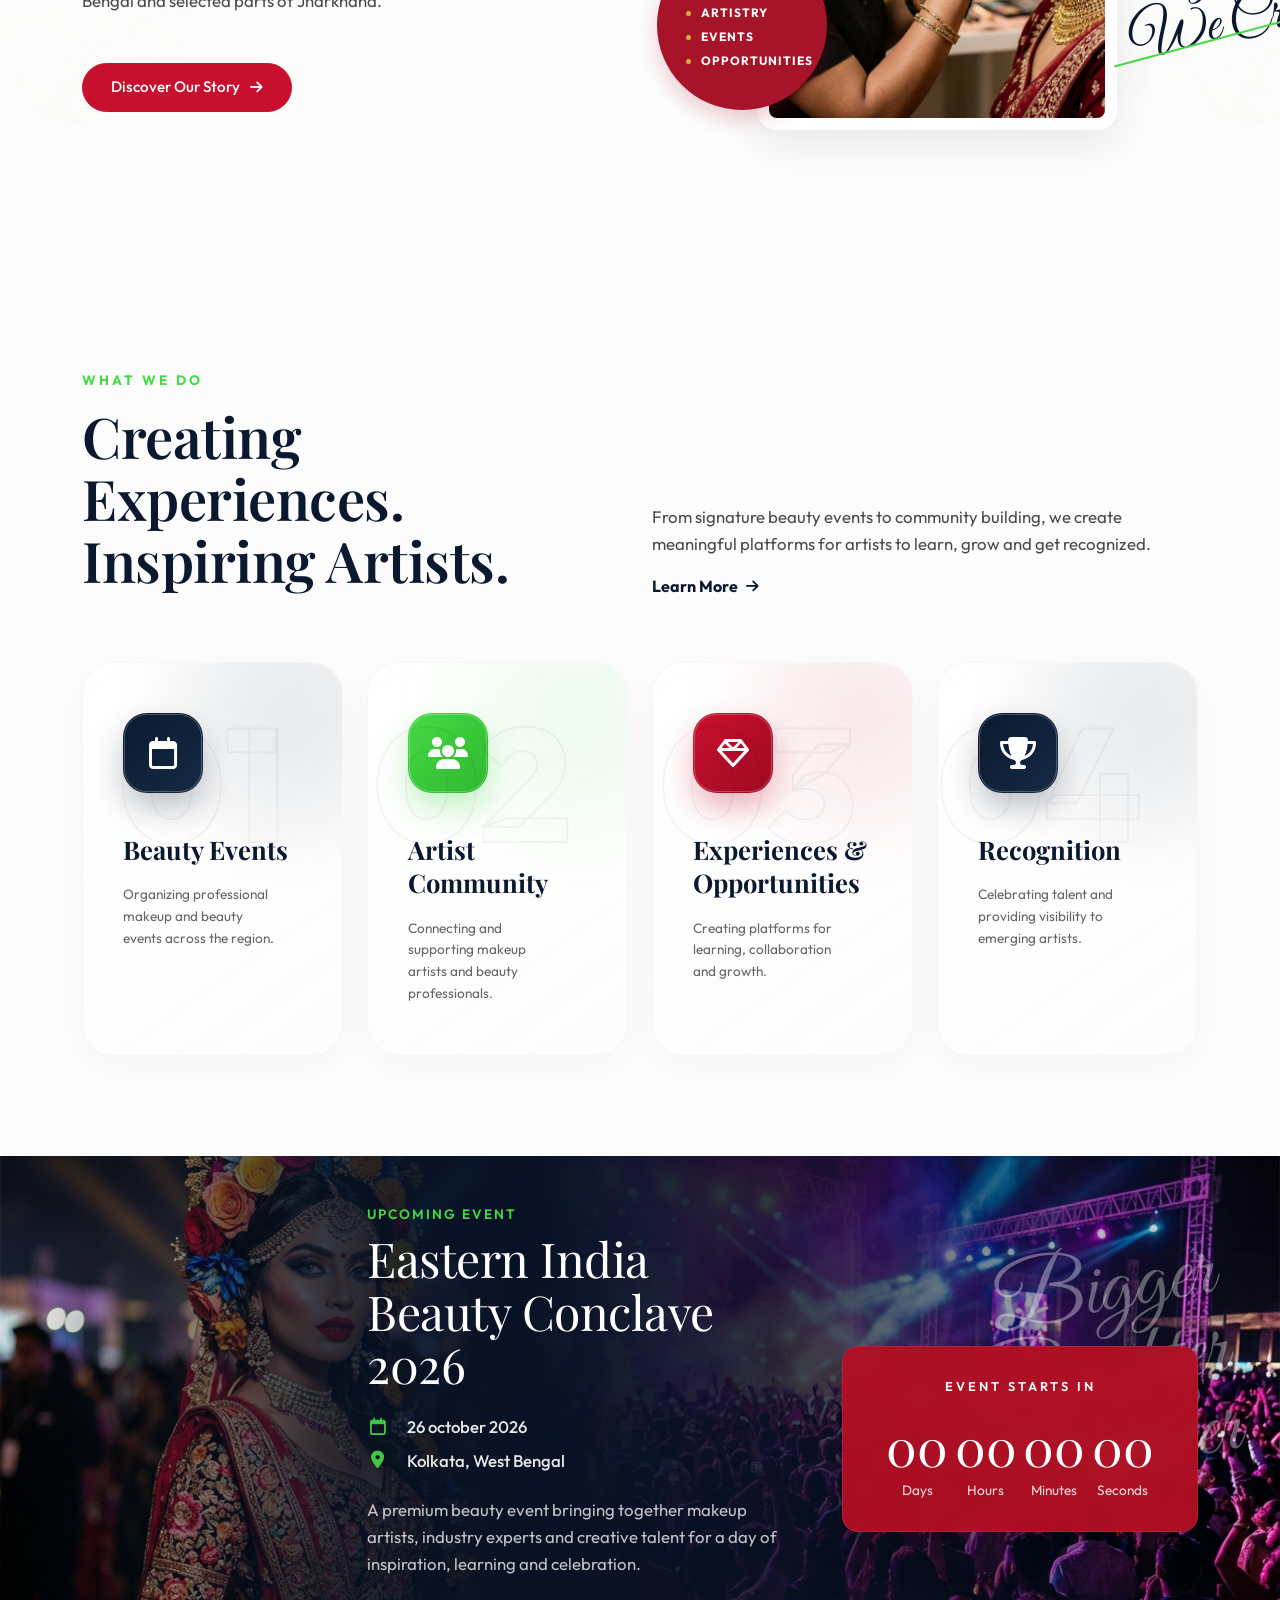
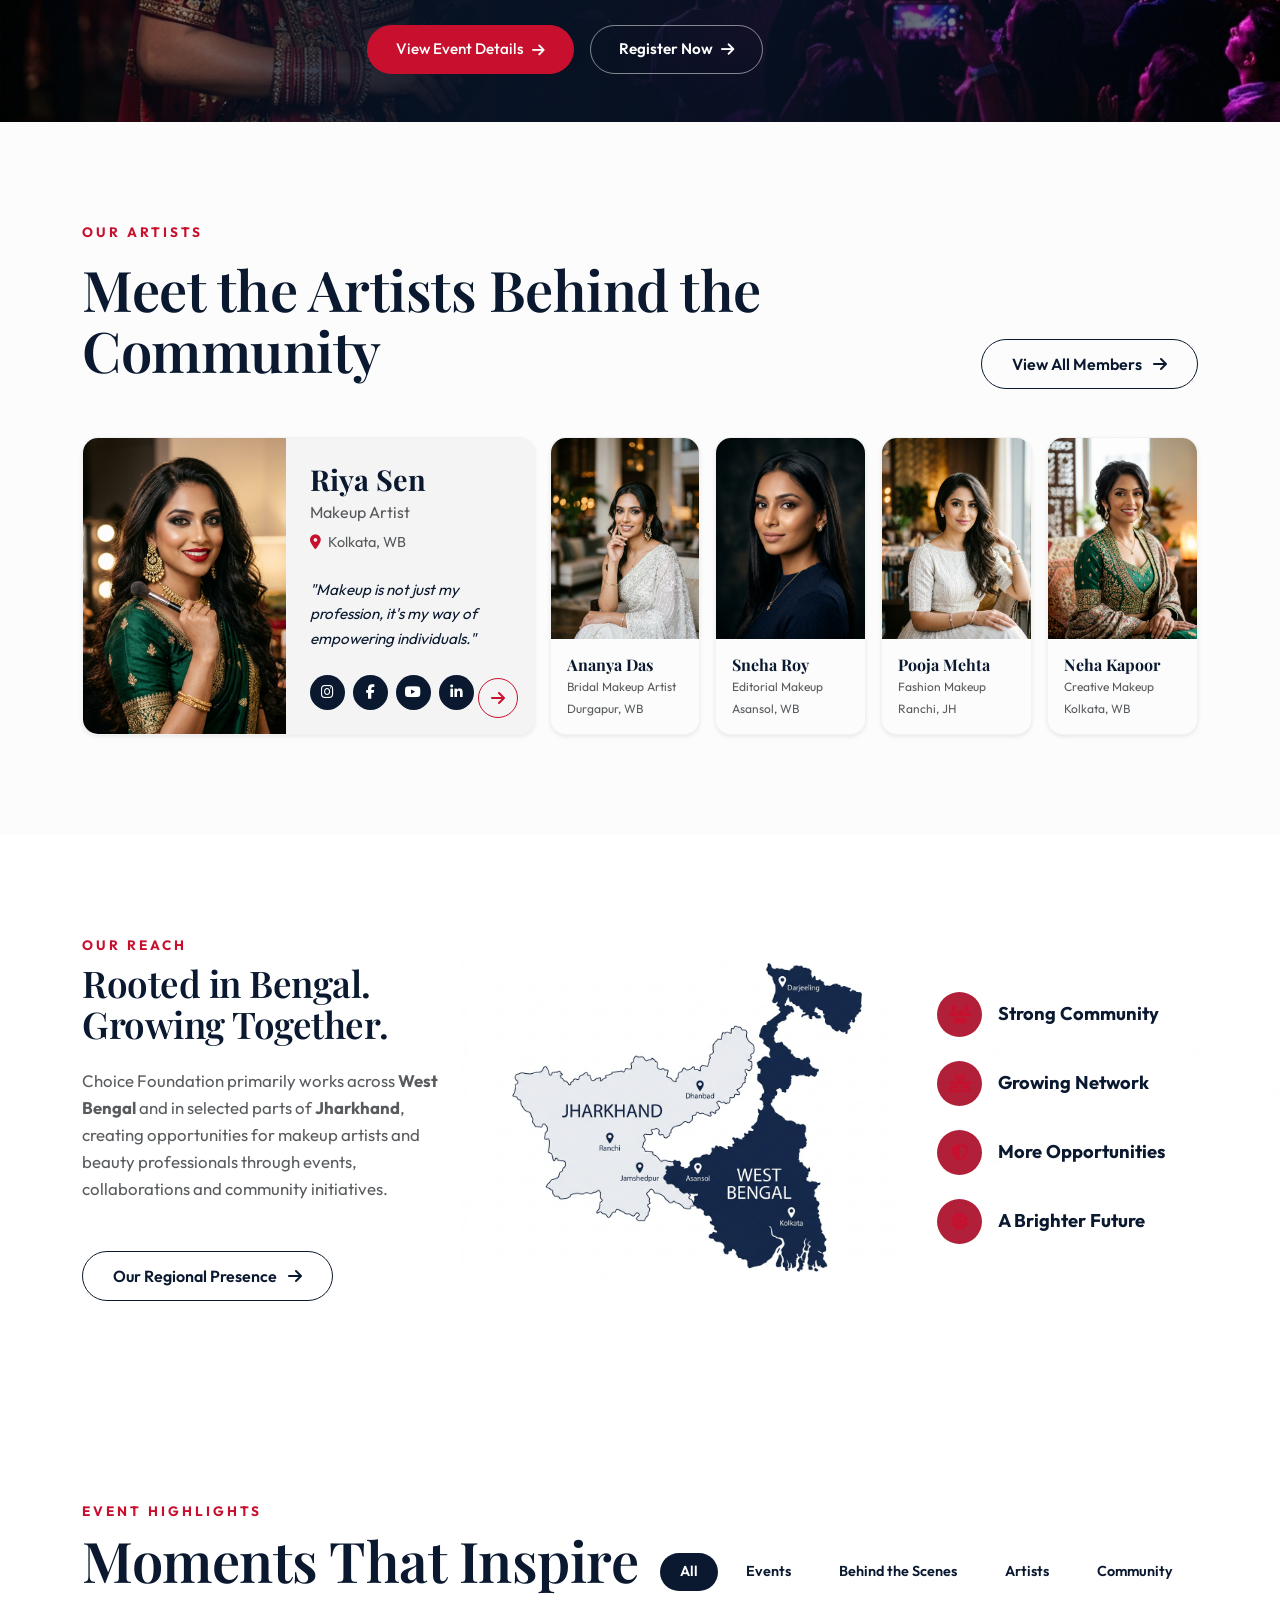
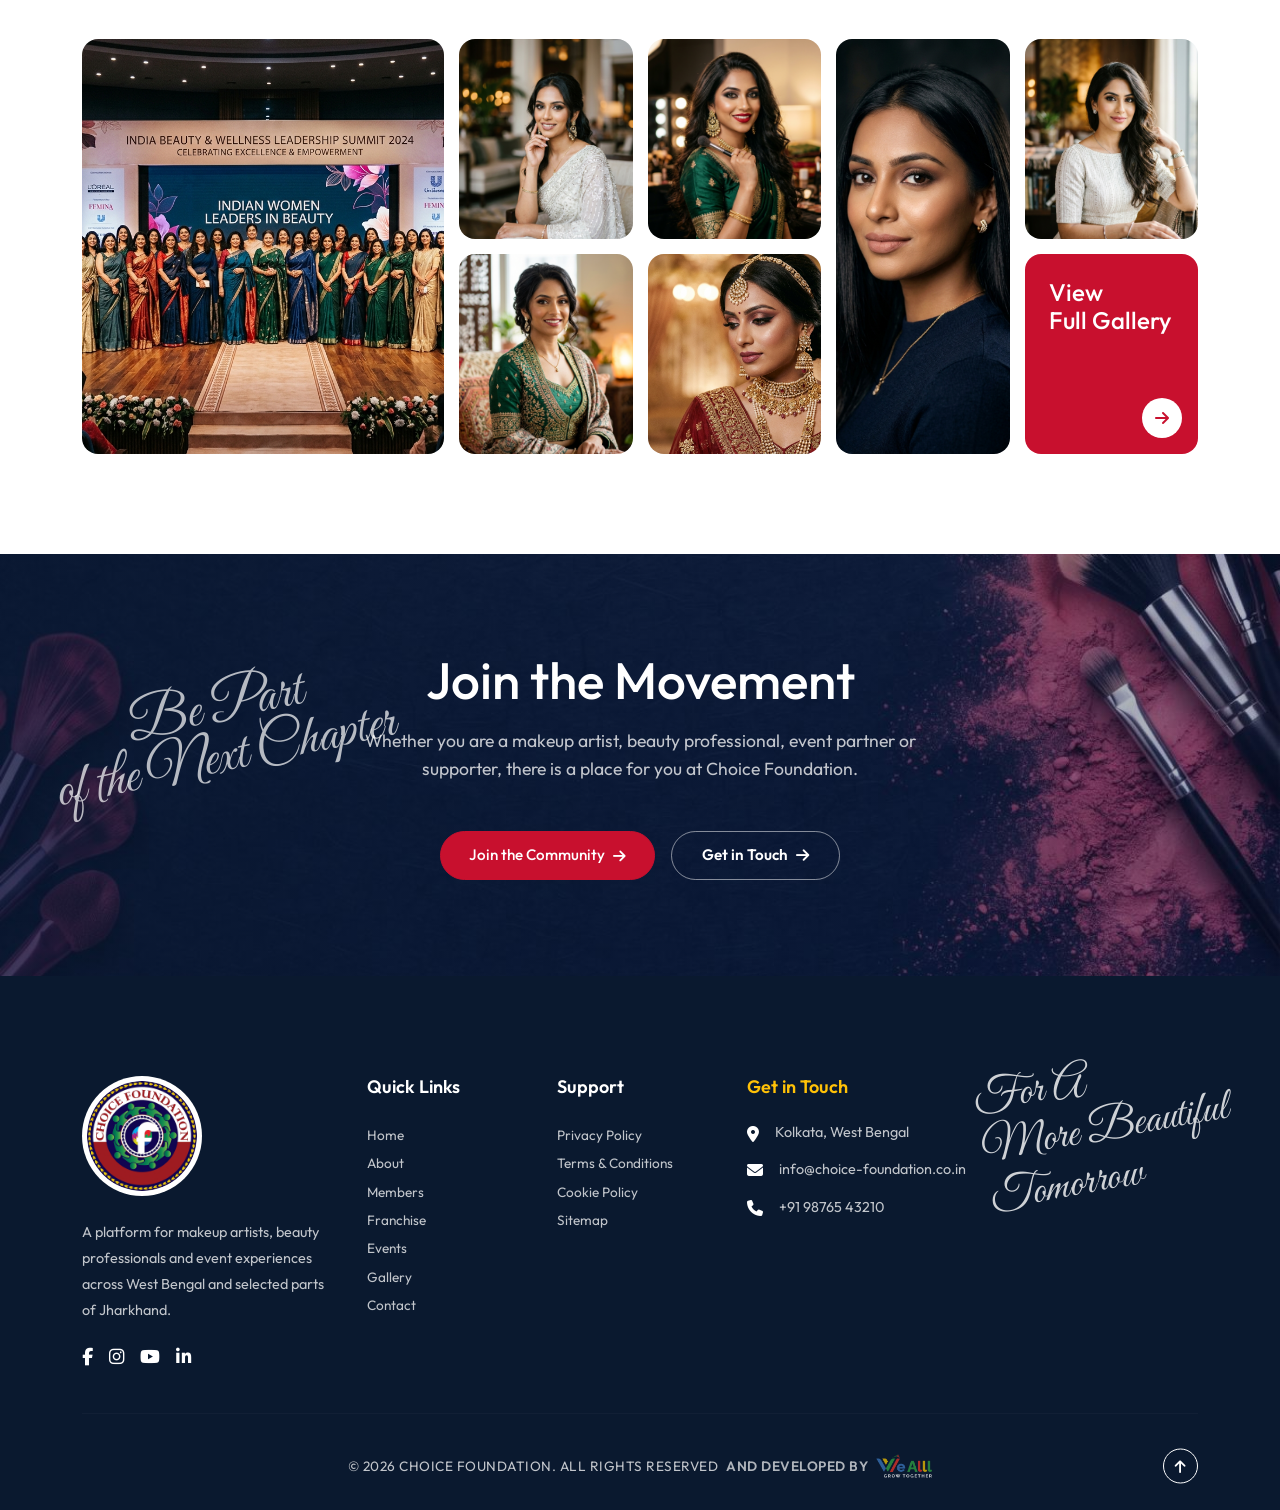
==== commit b55add80: "feat(ui): extract inline CSS to semantic classes, refine About Page layouts and Mobile Mission secti" ====
--- a/html/index.html
+++ b/html/index.html
@@ -425,9 +425,437 @@
 
         </div>
     </section>
+    <!-- ==============================================
+         UPCOMING EVENT SECTION
+    =============================================== -->
+    <section class="upcoming-event-section position-relative overflow-hidden">
+        <div class="upcoming-bg-layer" style="background-image: url('assets/images/upcoming_event_bg.jpg');"></div>
+
+        <!-- Dark gradient overlay for text legibility -->
+        <div class="upcoming-overlay"></div>
+
+        <div class="container position-relative z-3 h-100">
+            <div class="row align-items-center h-100 min-vh-50 py-5">
+
+                <!-- Text Content -->
+                <!-- offset-lg-3 pushes text past the model on the left -->
+                <div class="col-lg-5 offset-lg-3 event-content-col pe-lg-4">
+                    <div class="event-content">
+                        <div class="section-eyebrow text-green mb-2">UPCOMING EVENT</div>
+
+                        <!-- Ensure title breaks exactly as mockup -->
+                        <h2 class="section-title text-white mb-4">Eastern India<br>Beauty Conclave 2026</h2>
+
+                        <div class="event-meta d-flex gap-2 mb-4">
+                            <div class="meta-item d-flex align-items-center">
+                                <i class="fa-regular fa-calendar text-green me-2"></i>
+                                <span class="text-white">26 october 2026</span>
+                            </div>
+                            <div class="meta-item d-flex align-items-center">
+                                <i class="fa-solid fa-location-dot text-green me-2"></i>
+                                <span class="text-white">Kolkata, West Bengal</span>
+                            </div>
+                        </div>
+
+                        <p class="section-description text-white opacity-75 mb-5 pe-lg-4">
+                            A premium beauty event bringing together makeup artists, industry experts and creative
+                            talent for a day of inspiration, learning and celebration.
+                        </p>
+
+                        <div class="d-flex align-items-center gap-3">
+                            <a href="#" class="btn btn-primary-pill px-4 py-2">View Event Details <i
+                                    class="fa-solid fa-arrow-right ms-2"></i></a>
+                            <a href="#" class="btn btn-outline-white-pill px-4 py-2">Register Now <i
+                                    class="fa-solid fa-arrow-right ms-2"></i></a>
+                        </div>
+                    </div>
+                </div>
+
+                <!-- Countdown Box (Wide column on right) -->
+                <div class="col-lg-4 position-relative mt-5 mt-lg-0">
+
+                    <!-- Cursive text positioned relative to the box -->
+                    <div class="floating-script-event">Bigger Brighter<br>Together</div>
+
+                    <div class="countdown-box w-100">
+                        <div class="countdown-title text-white text-center">EVENT STARTS IN</div>
+                        <div class="countdown-grid justify-content-between">
+                            <div class="cd-item">
+                                <div class="cd-number" id="cd-days">32</div>
+                                <div class="cd-label">Days</div>
+                            </div>
+                            <div class="cd-item">
+                                <div class="cd-number" id="cd-hours">14</div>
+                                <div class="cd-label">Hours</div>
+                            </div>
+                            <div class="cd-item">
+                                <div class="cd-number" id="cd-minutes">28</div>
+                                <div class="cd-label">Minutes</div>
+                            </div>
+                            <div class="cd-item">
+                                <div class="cd-number" id="cd-seconds">10</div>
+                                <div class="cd-label">Seconds</div>
+                            </div>
+                        </div>
+                    </div>
+                </div>
+
+            </div>
+        </div>
+    </section>
+
+    <!-- ==============================================
+         OUR ARTISTS SECTION
+    =============================================== -->
+    <section class="artists-section pt-100 pb-100 bg-offwhite">
+        <div class="container">
+            <div class="row align-items-end mb-5">
+                <div class="col-md-8">
+                    <div class="section-eyebrow text-maroon">OUR ARTISTS</div>
+                    <h2 class="section-title text-navy">Meet the Artists Behind the Community</h2>
+                </div>
+                <div class="col-md-4 text-md-end mt-4 mt-md-0">
+                    <a href="#" class="btn btn-outline-navy-pill">View All Members <i
+                            class="fa-solid fa-arrow-right ms-2"></i></a>
+                </div>
+            </div>
+
+            <div class="custom-artist-grid mt-4">
+                <!-- Large Card -->
+                <div class="artist-large-card bg-white shadow-sm overflow-hidden d-flex">
+                    <div class="artist-large-img-col">
+                        <img src="assets/images/artist_1_riya.jpg" alt="Riya Sen"
+                            class="img-fluid h-100 object-fit-cover w-100">
+                    </div>
+                    <div
+                        class="artist-large-content-col p-4 d-flex flex-column justify-content-center position-relative">
+                        <h3 class="artist-name text-navy mb-1">Riya Sen</h3>
+                        <p class="artist-role text-muted mb-2">Makeup Artist</p>
+                        <div class="artist-location mb-4">
+                            <i class="fa-solid fa-location-dot text-maroon me-1"></i> <span class="text-muted">Kolkata,
+                                WB</span>
+                        </div>
+                        <p class="artist-quote fst-italic text-navy mb-4">
+                            "Makeup is not just my profession, it's my way of empowering individuals."
+                        </p>
+                        <div class="social-icons d-flex gap-2">
+                            <a href="#" class="social-icon"><i class="fa-brands fa-instagram"></i></a>
+                            <a href="#" class="social-icon"><i class="fa-brands fa-facebook-f"></i></a>
+                            <a href="#" class="social-icon"><i class="fa-brands fa-youtube"></i></a>
+                            <a href="#" class="social-icon"><i class="fa-brands fa-linkedin-in"></i></a>
+                        </div>
+                        <a href="#" class="circle-btn position-absolute bottom-0 end-0 m-3"><i
+                                class="fa-solid fa-arrow-right"></i></a>
+                    </div>
+                </div>
+
+                <!-- Small Card 1 -->
+                <div class="artist-small-card bg-white shadow-sm overflow-hidden d-flex flex-column">
+                    <img src="assets/images/artist_2_ananya.jpg" alt="Ananya Das"
+                        class="artist-small-img w-100 object-fit-cover">
+                    <div class="artist-small-info p-3 mt-auto">
+                        <h4 class="artist-name-small text-navy mb-1">Ananya Das</h4>
+                        <p class="artist-role-small text-muted mb-1">Bridal Makeup Artist</p>
+                        <p class="artist-location-small text-muted mb-0">Durgapur, WB</p>
+                    </div>
+                </div>
+
+                <!-- Small Card 2 -->
+                <div class="artist-small-card bg-white shadow-sm overflow-hidden d-flex flex-column">
+                    <img src="assets/images/artist_3_sneha.jpg" alt="Sneha Roy"
+                        class="artist-small-img w-100 object-fit-cover">
+                    <div class="artist-small-info p-3 mt-auto">
+                        <h4 class="artist-name-small text-navy mb-1">Sneha Roy</h4>
+                        <p class="artist-role-small text-muted mb-1">Editorial Makeup</p>
+                        <p class="artist-location-small text-muted mb-0">Asansol, WB</p>
+                    </div>
+                </div>
+
+                <!-- Small Card 3 -->
+                <div class="artist-small-card bg-white shadow-sm overflow-hidden d-flex flex-column">
+                    <img src="assets/images/artist_4_pooja.jpg" alt="Pooja Mehta"
+                        class="artist-small-img w-100 object-fit-cover">
+                    <div class="artist-small-info p-3 mt-auto">
+                        <h4 class="artist-name-small text-navy mb-1">Pooja Mehta</h4>
+                        <p class="artist-role-small text-muted mb-1">Fashion Makeup</p>
+                        <p class="artist-location-small text-muted mb-0">Ranchi, JH</p>
+                    </div>
+                </div>
+
+                <!-- Small Card 4 -->
+                <div class="artist-small-card bg-white shadow-sm overflow-hidden d-flex flex-column">
+                    <img src="assets/images/artist_5_neha.jpg" alt="Neha Kapoor"
+                        class="artist-small-img w-100 object-fit-cover">
+                    <div class="artist-small-info p-3 mt-auto">
+                        <h4 class="artist-name-small text-navy mb-1">Neha Kapoor</h4>
+                        <p class="artist-role-small text-muted mb-1">Creative Makeup</p>
+                        <p class="artist-location-small text-muted mb-0">Kolkata, WB</p>
+                    </div>
+                </div>
+            </div>
+        </div>
+    </section>
+
+    <!-- ==============================================
+         OUR REACH SECTION
+    =============================================== -->
+    <section class="reach-section pt-100 pb-100 position-relative overflow-hidden">
+        <img src="assets/images/floral_watermark.jpg" alt="" class="floral-watermark-right">
+
+        <div class="container position-relative z-1">
+            <div class="row align-items-center">
+                <div class="col-lg-4 mb-5 mb-lg-0">
+                    <div class="section-eyebrow text-maroon mb-2">OUR REACH</div>
+                    <h2 class="section-title reach-title text-navy mb-4">Rooted in Bengal.<br>Growing Together.</h2>
+                    <p class="section-description text-muted mb-5">
+                        Choice Foundation primarily works across <strong>West Bengal</strong> and in selected parts of
+                        <strong>Jharkhand</strong>, creating opportunities for makeup artists and beauty professionals
+                        through events, collaborations and community initiatives.
+                    </p>
+                    <a href="#" class="btn btn-outline-navy-pill">Our Regional Presence <i
+                            class="fa-solid fa-arrow-right ms-2"></i></a>
+                </div>
+
+                <div class="col-lg-5 text-center mb-5 mb-lg-0">
+                    <img src="assets/images/new_map_graphic.jpg" alt="Map of West Bengal and Jharkhand"
+                        class="img-fluid map-graphic">
+                </div>
+
+                <div class="col-lg-3">
+                    <div class="reach-features d-flex flex-column gap-4">
+                        <div class="feature-item d-flex align-items-center gap-3">
+                            <div class="feature-icon bg-maroon-light text-maroon">
+                                <i class="fa-solid fa-users"></i>
+                            </div>
+                            <h4 class="feature-text text-navy m-0">Strong Community</h4>
+                        </div>
+                        <div class="feature-item d-flex align-items-center gap-3">
+                            <div class="feature-icon bg-maroon-light text-maroon">
+                                <i class="fa-solid fa-network-wired"></i>
+                            </div>
+                            <h4 class="feature-text text-navy m-0">Growing Network</h4>
+                        </div>
+                        <div class="feature-item d-flex align-items-center gap-3">
+                            <div class="feature-icon bg-maroon-light text-maroon">
+                                <i class="fa-solid fa-shield-halved"></i>
+                            </div>
+                            <h4 class="feature-text text-navy m-0">More Opportunities</h4>
+                        </div>
+                        <div class="feature-item d-flex align-items-center gap-3">
+                            <div class="feature-icon bg-maroon-light text-maroon">
+                                <i class="fa-solid fa-sun"></i>
+                            </div>
+                            <h4 class="feature-text text-navy m-0">A Brighter Future</h4>
+                        </div>
+                    </div>
+                </div>
+            </div>
+        </div>
+    </section>
+
+    <!-- ==============================================
+         GALLERY SECTION
+    =============================================== -->
+    <section class="gallery-section pt-100 pb-100 bg-white">
+        <div class="container">
+            <div class="d-flex flex-column flex-md-row justify-content-between align-items-md-end mb-5">
+                <div>
+                    <div class="section-eyebrow text-maroon mb-2">EVENT HIGHLIGHTS</div>
+                    <h2 class="section-title text-navy m-0">Moments That Inspire</h2>
+                </div>
+                <div class="gallery-filters mt-4 mt-md-0">
+                    <ul class="list-inline m-0">
+                        <li class="list-inline-item filter-btn active" data-filter="*">All</li>
+                        <li class="list-inline-item filter-btn" data-filter=".events">Events</li>
+                        <li class="list-inline-item filter-btn" data-filter=".behind-scenes">Behind the Scenes</li>
+                        <li class="list-inline-item filter-btn" data-filter=".artists">Artists</li>
+                        <li class="list-inline-item filter-btn" data-filter=".community">Community</li>
+                    </ul>
+                </div>
+            </div>
+
+            <div class="gallery-grid">
+                <!-- Large Item -->
+                <div class="gallery-item item-large events community">
+                    <img src="assets/images/gallery_large_group.jpg" alt="Choice Foundation Event"
+                        class="img-fluid w-100 h-100 object-fit-cover rounded-custom">
+                </div>
+                <!-- Small Item Top Mid 1 -->
+                <div class="gallery-item item-small artists">
+                    <img src="assets/images/artist_2_ananya.jpg" alt="Makeup Artists"
+                        class="img-fluid w-100 h-100 object-fit-cover rounded-custom">
+                </div>
+                <!-- Small Item Top Mid 2 -->
+                <div class="gallery-item item-small events">
+                    <img src="assets/images/artist_1_riya.jpg" alt="Stage Event"
+                        class="img-fluid w-100 h-100 object-fit-cover rounded-custom">
+                </div>
+                <!-- Tall Item Right -->
+                <div class="gallery-item item-tall behind-scenes">
+                    <img src="assets/images/artist_3_sneha.jpg" alt="Glamorous Artists"
+                        class="img-fluid w-100 h-100 object-fit-cover rounded-custom">
+                </div>
+                <!-- Small Item Top Far Right -->
+                <div class="gallery-item item-small behind-scenes">
+                    <img src="assets/images/artist_4_pooja.jpg" alt="Behind the scenes"
+                        class="img-fluid w-100 h-100 object-fit-cover rounded-custom">
+                </div>
+                <!-- Small Item Bottom Mid 1 -->
+                <div class="gallery-item item-small events">
+                    <img src="assets/images/artist_5_neha.jpg" alt="Award Ceremony"
+                        class="img-fluid w-100 h-100 object-fit-cover rounded-custom">
+                </div>
+                <!-- Small Item Bottom Mid 2 -->
+                <div class="gallery-item item-small events">
+                    <img src="assets/images/hero_bride.jpg" alt="Fashion Show"
+                        class="img-fluid w-100 h-100 object-fit-cover rounded-custom">
+                </div>
+                <!-- View Full Gallery Box -->
+                <div class="gallery-item item-small gallery-link-box bg-maroon rounded-custom d-flex flex-column justify-content-between p-4 position-relative overflow-hidden text-decoration-none cursor-pointer"
+                     onclick="window.location.href='#'">
+                    <h3 class="text-white fs-4 font-serif">View<br>Full Gallery</h3>
+                    <div
+                        class="circle-btn bg-white border-0 position-absolute bottom-0 end-0 m-3 d-flex justify-content-center align-items-center">
+                        <i class="fa-solid fa-arrow-right text-maroon"></i>
+                    </div>
+                </div>
+            </div>
+        </div>
+    </section>
+
+    <!-- ==============================================
+         JOIN THE MOVEMENT (CTA) SECTION
+    =============================================== -->
+    <section class="cta-section position-relative py-5">
+        <div class="cta-bg-layer" style="background-image: url('assets/images/cta_bg_makeup.jpg');"></div>
+        <div class="cta-overlay bg-navy"></div>
+
+        <div class="container position-relative z-3 text-center py-5">
+            <div class="floating-cursive-cta">Be Part<br>of the Next Chapter</div>
+
+            <div class="row justify-content-center">
+                <div class="col-lg-8">
+                    <h2 class="text-white font-serif cta-title mb-3">Join the Movement</h2>
+                    <p class="text-white opacity-75 mb-5 cta-desc mx-auto max-w-600" >
+                        Whether you are a makeup artist, beauty professional, event partner or supporter,
+                        there is a place for you at Choice Foundation.
+                    </p>
+                    <div class="d-flex flex-column flex-sm-row justify-content-center gap-3">
+                        <a href="#" class="btn btn-primary-pill">Join the Community <i
+                                class="fa-solid fa-arrow-right ms-2"></i></a>
+                        <a href="#" class="btn btn-outline-white-pill">Get in Touch <i
+                                class="fa-solid fa-arrow-right ms-2"></i></a>
+                    </div>
+                </div>
+            </div>
+        </div>
+    </section>
+
+    <!-- ==============================================
+         FOOTER SECTION
+    =============================================== -->
+    <footer class="footer bg-navy text-white pt-100 pb-4 position-relative overflow-hidden border-none" >
+        <div class="container position-relative z-1">
+            <div class="row mb-5">
+                <!-- Column 1 -->
+                <div class="col-lg-3 mb-5 mb-lg-0 pe-lg-4">
+                    <div class="d-flex align-items-center mb-4">
+                        <img src="assets/images/logo.png" alt="Choice Foundation" width="120" class="me-3 footer_logo">
+                        <div>
+
+                        </div>
+                    </div>
+                    <p class="text-white opacity-75 mb-4 footer-text" >
+                        A platform for makeup artists, beauty professionals and event experiences across West Bengal and
+                        selected parts of Jharkhand.
+                    </p>
+                    <div class="d-flex gap-3 social-footer">
+                        <a href="#" class="text-white"><i class="fa-brands fa-facebook-f"></i></a>
+                        <a href="#" class="text-white"><i class="fa-brands fa-instagram"></i></a>
+                        <a href="#" class="text-white"><i class="fa-brands fa-youtube"></i></a>
+                        <a href="#" class="text-white"><i class="fa-brands fa-linkedin-in"></i></a>
+                    </div>
+                </div>
+
+                <!-- Column 2 -->
+                <div class="col-lg-2 col-md-4 mb-4 mb-lg-0">
+                    <h5 class="text-white mb-4 footer-title" >Quick Links</h5>
+                    <ul class="list-unstyled footer-links">
+                        <li><a href="#">Home</a></li>
+                        <li><a href="#">About</a></li>
+                        <li><a href="#">Members</a></li>
+                        <li><a href="#">Franchise</a></li>
+                        <li><a href="#">Events </a></li>
+                        <li><a href="#">Gallery</a></li>
+                        <li><a href="#">Contact</a></li>
+                    </ul>
+                </div>
+
+                <!-- Column 3 -->
+                <div class="col-lg-2 col-md-4 mb-4 mb-lg-0">
+                    <h5 class="text-white mb-4 footer-title" >Support</h5>
+                    <ul class="list-unstyled footer-links">
+                        <li><a href="#">Privacy Policy</a></li>
+                        <li><a href="#">Terms & Conditions</a></li>
+                        <li><a href="#">Cookie Policy</a></li>
+                        <li><a href="#">Sitemap</a></li>
+                    </ul>
+                </div>
+
+                <!-- Column 4 -->
+                <div class="col-lg-3 col-md-4 mb-4 mb-lg-0">
+                    <h5 class="mb-4 text-warning footer-title" >Get in Touch</h5>
+                    <ul class="list-unstyled footer-contact">
+                        <li class="d-flex align-items-start mb-3">
+                            <i class="fa-solid fa-location-dot mt-1 me-3 text-white"></i>
+                            <span class="text-white opacity-75 footer-link" >Kolkata, West Bengal</span>
+                        </li>
+                        <li class="d-flex align-items-center mb-3">
+                            <i class="fa-solid fa-envelope me-3 text-white"></i>
+                            <a href="mailto:info@choice-foundation.co.in" class="text-white opacity-75 footer-link"
+                                >info@choice-foundation.co.in</a>
+                        </li>
+                        <li class="d-flex align-items-center">
+                            <i class="fa-solid fa-phone me-3 text-white"></i>
+                            <span class="text-white opacity-75 footer-link" >+91 98765 43210</span>
+                        </li>
+                    </ul>
+                </div>
+
+                <!-- Column 5 (Cursive Text) -->
+                <div class="col-lg-2 d-none d-lg-block position-relative">
+                    <div class="footer-cursive-right text-white">For A<br>More Beautiful<br>Tomorrow</div>
+                </div>
+            </div>
+
+            <hr class="footer-divider" >
+
+            <div class="position-relative py-2">
+                <div class="text-center w-100 d-flex flex-column flex-md-row justify-content-center align-items-center">
+                    <p class="text-white opacity-75 m-0 d-flex align-items-center text-uppercase copyright-text"
+                        >
+                        &copy; 2026 Choice Foundation. All Rights Reserved
+                        <span class="mx-2 fw-semibold opacity-90" >AND DEVELOPED BY</span>
+                        <a href="https://wealll.com/" target="_blank" rel="noopener noreferrer">
+                            <img src="assets/images/Wealll_new.webp" alt="We Alll"
+                                 class="hover-opacity-75 wealll-logo">
+                        </a>
+                    </p>
+                </div>
+                <a href="#"
+                    class="back-to-top d-none d-md-inline-flex position-absolute top-50 translate-middle-y end-0 align-items-center justify-content-center rounded-circle border border-white text-white social-icon"
+                    >
+                    <i class="fa-solid fa-arrow-up"></i>
+                </a>
+            </div>
+        </div>
+    </footer>
 
     <!-- Bootstrap JS -->
     <script src="https://cdn.jsdelivr.net/npm/bootstrap@5.3.0/dist/js/bootstrap.bundle.min.js"></script>
+    <!-- Isotope JS -->
+    <script src="https://unpkg.com/isotope-layout@3/dist/isotope.pkgd.min.js"></script>
+    <script src="https://unpkg.com/imagesloaded@5/imagesloaded.pkgd.min.js"></script>
     <!-- Swiper JS -->
     <script src="https://cdn.jsdelivr.net/npm/swiper@10/swiper-bundle.min.js"></script>
     <!-- Custom JS -->
--- a/html/assets/css/style.css
+++ b/html/assets/css/style.css
@@ -1,4 +1,4 @@
-/* ==========================================================================
+﻿/* ==========================================================================
    CSS Variables & Base
    ========================================================================== */
 :root {
@@ -114,7 +114,7 @@
    Header
    ========================================================================== */
 .site-header {
-  position: absolute;
+  position: sticky;
   top: 0;
   left: 0;
   width: 100%;
@@ -1225,52 +1225,100 @@
    Services Section
    ========================================================================== */
 .service-card {
-  background-color: var(--color-white);
-  border-radius: 24px;
-  padding: 45px 35px;
+  background: linear-gradient(
+    145deg,
+    rgba(255, 255, 255, 0.9) 0%,
+    rgba(252, 252, 252, 0.95) 100%
+  );
+  border-radius: 32px;
+  padding: 50px 40px;
   height: 100%;
-  border: 1px solid rgba(0, 0, 0, 0.04);
-  box-shadow: 0 10px 40px rgba(0, 0, 0, 0.03);
+  border: 1px solid rgba(0, 0, 0, 0.03);
+  box-shadow:
+    0 10px 40px rgba(0, 0, 0, 0.03),
+    inset 0 2px 0 rgba(255, 255, 255, 1);
   position: relative;
   overflow: hidden;
-  transition: all 0.4s cubic-bezier(0.165, 0.84, 0.44, 1);
+  transition: all 0.5s cubic-bezier(0.165, 0.84, 0.44, 1);
   z-index: 1;
 }
 
-@keyframes borderGlow {
-  0% { background-position: 0% 50%; }
-  50% { background-position: 100% 50%; }
-  100% { background-position: 0% 50%; }
-}
-
+/* Blurred Glowing Orbs */
 .service-card::before {
-  content: '';
-  position: absolute;
-  inset: 0;
-  border-radius: 24px;
-  padding: 2px;
-  background: linear-gradient(135deg, var(--color-navy), var(--color-maroon), var(--color-green), var(--color-navy));
-  background-size: 300% 300%;
-  -webkit-mask: linear-gradient(#fff 0 0) content-box, linear-gradient(#fff 0 0);
-  -webkit-mask-composite: xor;
-          mask-composite: exclude;
+  content: "";
+  position: absolute;
+  top: -60px;
+  right: -60px;
+  width: 220px;
+  height: 220px;
+  border-radius: 50%;
+  filter: blur(45px);
+  opacity: 0.08;
+  z-index: -1;
+  transition: all 0.7s cubic-bezier(0.165, 0.84, 0.44, 1);
+}
+
+.row.g-4 > div:nth-child(1) .service-card::before {
+  background-color: var(--color-navy);
+}
+.row.g-4 > div:nth-child(2) .service-card::before {
+  background-color: var(--color-green);
+}
+.row.g-4 > div:nth-child(3) .service-card::before {
+  background-color: var(--color-maroon);
+}
+.row.g-4 > div:nth-child(4) .service-card::before {
+  background-color: var(--color-navy);
+}
+
+.service-card:hover {
+  transform: translateY(-12px) scale(1.02);
+  box-shadow:
+    0 30px 60px rgba(0, 0, 0, 0.06),
+    inset 0 2px 0 rgba(255, 255, 255, 1);
+  border-color: rgba(0, 0, 0, 0.06);
+}
+
+.service-card:hover::before {
+  opacity: 0.25;
+  transform: scale(1.3) translate(-20px, 20px);
+}
+
+/* Arrow that appears on hover */
+.service-card::after {
+  content: "\2192"; /* Right arrow */
+  position: absolute;
+  bottom: 40px;
+  right: 40px;
+  width: 45px;
+  height: 45px;
+  background-color: var(--color-white);
+  border-radius: 50%;
+  display: flex;
+  align-items: center;
+  justify-content: center;
+  font-size: 1.2rem;
+  color: var(--color-navy);
+  box-shadow: 0 10px 25px rgba(0, 0, 0, 0.1);
   opacity: 0;
-  transition: opacity 0.5s ease;
+  transform: translateX(-20px) scale(0.8);
+  transition: all 0.5s cubic-bezier(0.165, 0.84, 0.44, 1);
   z-index: 10;
-  pointer-events: none;
-}
-
-.service-card:hover {
-  transform: translateY(-10px);
-  box-shadow: 0 20px 50px rgba(10, 25, 47, 0.08);
-}
-
-.service-card:hover::before {
+}
+
+.row.g-4 > div:nth-child(2) .service-card::after {
+  color: var(--color-green);
+}
+.row.g-4 > div:nth-child(3) .service-card::after {
+  color: var(--color-maroon);
+}
+
+.service-card:hover::after {
   opacity: 1;
-  animation: borderGlow 3s ease infinite;
-}
-
-/* Ensure content stays above the watermark */
+  transform: translateX(0) scale(1);
+}
+
+/* Ensure content stays above the background */
 .service-card > * {
   position: relative;
   z-index: 2;
@@ -1282,63 +1330,85 @@
 }
 
 .icon-circle {
-  width: 70px;
-  height: 70px;
-  border-radius: 22px; /* Premium Squircle */
+  width: 80px;
+  height: 80px;
+  border-radius: 24px;
   display: flex;
   align-items: center;
   justify-content: center;
   color: var(--color-white);
-  font-size: 1.8rem;
+  font-size: 2rem;
   transition: all 0.5s cubic-bezier(0.175, 0.885, 0.32, 1.275);
+  position: relative;
+}
+
+/* Inner highlight for 3D look */
+.icon-circle::before {
+  content: "";
+  position: absolute;
+  inset: 1px;
+  border-radius: 23px;
+  border: 1px solid rgba(255, 255, 255, 0.25);
+  pointer-events: none;
 }
 
 .icon-circle.bg-navy {
   background: linear-gradient(135deg, #0a192f 0%, #172a45 100%);
-  box-shadow: 0 10px 20px rgba(10, 25, 47, 0.15);
+  box-shadow: 0 15px 30px rgba(10, 25, 47, 0.25);
 }
 .icon-circle.bg-green {
   background: linear-gradient(135deg, #46d946 0%, #2eb82e 100%);
-  box-shadow: 0 10px 20px rgba(70, 217, 70, 0.2);
+  box-shadow: 0 15px 30px rgba(70, 217, 70, 0.3);
 }
 .icon-circle.bg-maroon {
   background: linear-gradient(135deg, #c8102e 0%, #9e0a22 100%);
-  box-shadow: 0 10px 20px rgba(200, 16, 46, 0.2);
+  box-shadow: 0 15px 30px rgba(200, 16, 46, 0.3);
 }
 
 .service-card:hover .icon-circle {
-  transform: scale(1.1) rotate(5deg);
-  box-shadow: 0 15px 30px rgba(0, 0, 0, 0.15);
+  transform: scale(1.1) translateY(-5px);
+  box-shadow: 0 25px 40px rgba(0, 0, 0, 0.2);
 }
 
 .card-num {
   position: absolute;
-  top: -20px;
-  right: -10px;
-  font-family: var(--font-serif);
-  font-size: 8rem;
+  top: -10px;
+  right: 15px;
+  font-family: var(--font-sans);
+  font-size: 10rem;
   font-style: normal;
-  font-weight: 700;
+  font-weight: 800;
   line-height: 1;
-  color: var(--color-navy) !important; 
-  opacity: 0.03;
-  z-index: 0; /* Placed exactly in background */
+  color: transparent !important;
+  -webkit-text-stroke: 2px rgba(0, 0, 0, 0.04);
+  z-index: 0;
   pointer-events: none;
   transition: all 0.6s cubic-bezier(0.165, 0.84, 0.44, 1);
 }
 
 .service-card:hover .card-num {
-  opacity: 0.08;
-  color: var(--color-maroon) !important;
-  transform: translate(-10px, 15px) scale(1.05);
+  transform: translateY(15px) scale(1.05);
+  -webkit-text-stroke: 2px rgba(0, 0, 0, 0.08);
+}
+.row.g-4 > div:nth-child(1) .service-card:hover .card-num {
+  -webkit-text-stroke-color: rgba(10, 25, 47, 0.15);
+}
+.row.g-4 > div:nth-child(2) .service-card:hover .card-num {
+  -webkit-text-stroke-color: rgba(70, 217, 70, 0.2);
+}
+.row.g-4 > div:nth-child(3) .service-card:hover .card-num {
+  -webkit-text-stroke-color: rgba(200, 16, 46, 0.15);
+}
+.row.g-4 > div:nth-child(4) .service-card:hover .card-num {
+  -webkit-text-stroke-color: rgba(10, 25, 47, 0.15);
 }
 
 .card-title {
   font-family: var(--font-serif);
-  font-size: 1.45rem;
+  font-size: 1.6rem;
   font-weight: 700;
   color: var(--color-navy);
-  margin-bottom: 15px;
+  margin-bottom: 18px;
   line-height: 1.3;
   transition: color 0.3s ease;
 }
@@ -1349,11 +1419,357 @@
 
 .card-desc {
   font-family: var(--font-sans);
-  font-size: 0.95rem;
-  color: var(--color-text);
+  font-size: 1.05rem;
+  color: #666;
   line-height: 1.7;
   margin: 0;
-  opacity: 0.85;
+  padding-right: 20px;
+  transition: color 0.3s ease;
+}
+
+.service-card:hover .card-desc {
+  color: var(--color-text);
+}
+
+/* ==========================================================================
+   Upcoming Event Section
+   ========================================================================== */
+.upcoming-event-section {
+  background-color: #071224;
+}
+.upcoming-bg-layer {
+  position: absolute;
+  inset: 0;
+  background-position: center;
+  background-repeat: no-repeat;
+  background-size: cover;
+  z-index: 1;
+}
+.upcoming-overlay {
+  position: absolute;
+  inset: 0;
+  /* Transparent left (shows model), Dark middle (for text), Fading right (for crowd) */
+  background: linear-gradient(
+    90deg,
+    transparent 0%,
+    rgba(7, 18, 36, 0.8) 25%,
+    #071224 40%,
+    rgba(7, 18, 36, 0.85) 60%,
+    transparent 100%
+  );
+  z-index: 2;
+}
+.event-content-col {
+  position: relative;
+  z-index: 3;
+}
+.event-content .section-title {
+  font-family: var(--font-serif);
+  font-weight: 400;
+  font-size: 3rem;
+  line-height: 1.1;
+  letter-spacing: -0.5px;
+}
+.event-content .section-eyebrow {
+  letter-spacing: 2px;
+  font-weight: 600;
+  font-size: 0.85rem;
+}
+.event-content .event-meta span {
+  font-weight: 500;
+  font-size: 1.05rem;
+}
+.event-content .section-description {
+  font-size: 1.05rem;
+  line-height: 1.6;
+}
+.event-content a {
+  padding: 12px 28px !important;
+}
+.text-maroon {
+  color: var(--color-maroon) !important;
+}
+.bg-maroon-light {
+  background-color: rgba(200, 16, 46, 0.1);
+}
+.bg-navy {
+  background-color: var(--color-navy);
+}
+.bg-green {
+  background-color: var(--color-green);
+}
+.bg-maroon {
+  background-color: var(--color-maroon);
+}
+
+.btn-outline-white-pill {
+  background-color: transparent;
+  color: var(--color-white);
+  border: 1px solid rgba(255, 255, 255, 0.5);
+  border-radius: 50px;
+  padding: 12px 30px;
+  font-family: var(--font-sans);
+  font-weight: 600;
+  text-decoration: none;
+  transition: all 0.3s ease;
+}
+.btn-outline-white-pill:hover {
+  background-color: var(--color-white);
+  color: var(--color-navy);
+}
+.btn-outline-navy-pill {
+  background-color: transparent;
+  color: var(--color-navy);
+  border: 1px solid var(--color-navy);
+  border-radius: 50px;
+  padding: 12px 30px;
+  font-family: var(--font-sans);
+  font-weight: 600;
+  text-decoration: none;
+  transition: all 0.3s ease;
+}
+.btn-outline-navy-pill:hover {
+  background-color: var(--color-navy);
+  color: var(--color-white);
+}
+
+.floating-script-event {
+  position: absolute;
+  top: -80px;
+  right: -20px;
+  font-family: var(--font-script);
+  font-size: 5.5rem;
+  color: rgba(255, 255, 255, 0.35);
+  transform: rotate(-10deg);
+  line-height: 0.9;
+  text-align: right;
+  z-index: 0; /* Must be behind the countdown box */
+  width: 400px;
+  pointer-events: none;
+}
+
+.countdown-box {
+  position: relative;
+  background-color: rgba(180, 15, 35, 0.95); /* Deep rich maroon */
+  backdrop-filter: blur(8px);
+  -webkit-backdrop-filter: blur(8px);
+  border: 1px solid rgba(255, 255, 255, 0.08);
+  border-radius: 16px;
+  padding: 30px 40px;
+  box-shadow: 0 15px 35px rgba(0, 0, 0, 0.25);
+  z-index: 10;
+  width: 100%;
+  transition:
+    transform 0.3s ease,
+    box-shadow 0.3s ease;
+}
+.countdown-box:hover {
+  transform: translateY(-4px);
+  box-shadow: 0 20px 45px rgba(0, 0, 0, 0.35);
+}
+
+.countdown-title {
+  font-family: var(--font-sans);
+  font-size: 0.8rem;
+  letter-spacing: 3px;
+  font-weight: 600;
+  color: var(--color-white);
+  margin-bottom: 25px !important;
+  text-transform: uppercase;
+  text-align: center;
+}
+
+.countdown-grid {
+  display: flex;
+  justify-content: space-between;
+  align-items: center;
+}
+.cd-item {
+  text-align: center;
+  flex: 1;
+}
+
+.cd-number {
+  font-family: var(--font-serif);
+  font-size: 3.2rem;
+  font-weight: 400; /* Regular weight, clean */
+  color: var(--color-white);
+  line-height: 1;
+  margin-bottom: 8px;
+}
+
+.cd-label {
+  font-family: var(--font-sans);
+  font-size: 0.85rem;
+  color: rgba(255, 255, 255, 0.85);
+  text-transform: capitalize;
+  font-weight: 400;
+}
+
+/* ==========================================================================
+   Our Artists Section
+   ========================================================================== */
+.custom-artist-grid {
+  display: grid;
+  grid-template-columns: minmax(0, 3fr) repeat(4, minmax(0, 1fr));
+  gap: 15px;
+  align-items: stretch; /* Enforces equal height */
+}
+
+.artist-large-card,
+.artist-small-card {
+  border-radius: 16px;
+  border: 1px solid rgba(0, 0, 0, 0.05);
+  transition:
+    transform 0.3s ease,
+    box-shadow 0.3s ease;
+}
+.artist-large-card:hover,
+.artist-small-card:hover {
+  transform: translateY(-5px);
+  box-shadow: 0 10px 25px rgba(0, 0, 0, 0.1) !important;
+}
+
+.artist-large-img-col {
+  width: 45%;
+}
+.artist-large-content-col {
+  width: 55%;
+  background-color: #f4f4f4; /* Slightly darker to stand out */
+}
+
+.artist-small-card {
+  background-color: #fcfcfc;
+}
+.artist-small-img {
+  flex-grow: 1;
+  object-fit: cover;
+  min-height: 200px;
+}
+.artist-small-info {
+  flex-shrink: 0;
+  background-color: #fcfcfc;
+}
+
+.artist-name {
+  font-family: var(--font-serif);
+  font-size: 1.8rem;
+  font-weight: 700;
+}
+.artist-role {
+  font-family: var(--font-sans);
+  font-size: 1rem;
+}
+.artist-location {
+  font-family: var(--font-sans);
+  font-size: 0.9rem;
+}
+.artist-quote {
+  font-size: 0.95rem;
+  line-height: 1.6;
+}
+
+.artist-name-small {
+  font-family: var(--font-serif);
+  font-size: 1rem;
+  font-weight: 700;
+}
+.artist-role-small {
+  font-family: var(--font-sans);
+  font-size: 0.75rem;
+}
+.artist-location-small {
+  font-family: var(--font-sans);
+  font-size: 0.75rem;
+}
+
+.social-icon {
+  width: 30px;
+  height: 30px;
+  border-radius: 50%;
+  background-color: var(--color-navy);
+  color: var(--color-white);
+  display: flex;
+  align-items: center;
+  justify-content: center;
+  font-size: 0.8rem;
+  transition: all 0.3s ease;
+  text-decoration: none;
+}
+.social-icon:hover {
+  background-color: var(--color-maroon);
+  color: var(--color-white);
+}
+.circle-btn {
+  width: 40px;
+  height: 40px;
+  border-radius: 50%;
+  border: 1px solid var(--color-maroon);
+  color: var(--color-maroon);
+  display: flex;
+  align-items: center;
+  justify-content: center;
+  transition: all 0.3s ease;
+  text-decoration: none;
+}
+.circle-btn:hover {
+  background-color: var(--color-maroon);
+  color: var(--color-white);
+}
+
+/* Responsive fixes for grid */
+@media (max-width: 1199px) {
+  .custom-artist-grid {
+    grid-template-columns: 1fr;
+  }
+  .artist-large-card {
+    flex-direction: column;
+  }
+  .artist-large-img-col,
+  .artist-large-content-col {
+    width: 100%;
+  }
+}
+
+/* ==========================================================================
+   Our Reach Section
+   ========================================================================== */
+.reach-section {
+  background-color: var(--color-white);
+}
+.reach-title {
+  font-size: 2.3rem;
+}
+.floral-watermark-right {
+  position: absolute;
+  right: -5%;
+  top: 50%;
+  transform: translateY(-50%);
+  opacity: 0.05;
+  width: 400px;
+  z-index: 0;
+  pointer-events: none;
+}
+.map-graphic {
+  max-width: 100%;
+  height: auto;
+}
+.mix-blend-multiply {
+  mix-blend-mode: multiply;
+}
+.feature-icon {
+  width: 45px;
+  height: 45px;
+  border-radius: 50%;
+  display: flex;
+  align-items: center;
+  justify-content: center;
+  font-size: 1.1rem;
+}
+.feature-text {
+  font-family: var(--font-sans);
+  font-size: 1.15rem;
+  font-weight: 700;
 }
 
 /* ==========================================================================
@@ -1417,6 +1833,34 @@
   .text-lg-end {
     text-align: left !important;
   }
+
+  /* New Sections Fixes */
+  .upcoming-bg-layer::after {
+    background: linear-gradient(
+      90deg,
+      rgba(7, 18, 36, 0.7) 0%,
+      rgba(7, 18, 36, 0.9) 100%
+    );
+  }
+  .countdown-box {
+    position: relative;
+    bottom: 0;
+    right: 0;
+    margin-top: 40px;
+    margin-bottom: -40px;
+    display: inline-block;
+  }
+  .artist-card-featured .row {
+    flex-direction: column;
+  }
+  .rounded-start-custom {
+    border-top-left-radius: 16px;
+    border-top-right-radius: 16px;
+    border-bottom-left-radius: 0;
+  }
+  .artist-img {
+    height: 200px;
+  }
 }
 
 @media (max-width: 767px) {
@@ -1440,4 +1884,899 @@
   .service-card {
     padding: 30px 25px;
   }
-}
+
+  .countdown-grid {
+    gap: 15px;
+  }
+  .cd-number {
+    font-size: 1.8rem;
+  }
+  .countdown-box {
+    padding: 20px 25px;
+    width: 100%;
+    margin-top: 0;
+    margin-bottom: 0px;
+  }
+  .upcoming-event-section .btn.btn-primary-pill {
+    font-size: 0.85rem;
+    padding: 9px 13px !important;
+  }
+}
+
+/* ==========================================================================
+   Gallery Section
+   ========================================================================== */
+.gallery-filters .filter-btn {
+  cursor: pointer;
+  padding: 8px 20px;
+  border-radius: 30px;
+  font-weight: 600;
+  font-size: 0.9rem;
+  transition: all 0.3s ease;
+  margin-right: 5px;
+  color: var(--color-navy);
+}
+.gallery-filters .filter-btn.active,
+.gallery-filters .filter-btn:hover {
+  background-color: var(--color-navy);
+  color: var(--color-white);
+}
+
+/* CSS Grid for Gallery (Modern approach instead of Isotope positioning) */
+.gallery-grid {
+  display: grid;
+  grid-template-columns: repeat(6, 1fr);
+  grid-auto-rows: 200px;
+  gap: 15px;
+}
+.gallery-item {
+  border-radius: 16px;
+  overflow: hidden;
+  position: relative;
+  transition:
+    transform 0.3s ease,
+    opacity 0.3s ease;
+}
+.gallery-item img {
+  transition: transform 0.5s ease;
+}
+.gallery-item:hover img {
+  transform: scale(1.05);
+}
+.item-large {
+  grid-column: span 2;
+  grid-row: span 2;
+}
+.item-tall {
+  grid-row: span 2;
+}
+.gallery-link-box {
+  transition:
+    transform 0.3s ease,
+    background-color 0.3s ease;
+}
+.gallery-link-box:hover {
+  transform: translateY(-5px);
+  background-color: #a00b23 !important; /* Darker maroon */
+}
+/* Filtering utility classes */
+.gallery-item.hidden {
+  display: none !important;
+}
+
+/* ==========================================================================
+   CTA Section
+   ========================================================================== */
+.cta-section {
+  overflow: hidden;
+}
+.cta-bg-layer {
+  position: absolute;
+  top: 0;
+  left: 0;
+  width: 100%;
+  height: 100%;
+  background-size: cover;
+  background-position: center;
+  z-index: 1;
+}
+.cta-overlay {
+  position: absolute;
+  top: 0;
+  left: 0;
+  width: 100%;
+  height: 100%;
+  opacity: 0.75;
+  background: linear-gradient(
+    90deg,
+    rgba(10, 25, 47, 0.8) 0%,
+    rgba(10, 25, 47, 0.4) 100%
+  );
+  z-index: 2;
+}
+.floating-cursive-cta {
+  position: absolute;
+  top: 25%;
+  left: -2%;
+  font-family: var(--font-script);
+  font-size: 3.5rem;
+  color: rgba(255, 255, 255, 0.7);
+  transform: rotate(-12deg);
+  line-height: 0.9;
+  z-index: 0;
+  pointer-events: none;
+}
+.cta-title {
+  font-size: 3.2rem;
+}
+.cta-desc {
+  font-size: 1.1rem;
+  line-height: 1.6;
+}
+
+/* ==========================================================================
+   Footer Section
+   ========================================================================== */
+.footer {
+  border-top: 5px solid var(--color-maroon);
+}
+.footer_logo {
+  background: #fff;
+  padding: 5px;
+  border-radius: 50%;
+}
+.footer h5 {
+  font-size: 18px !important;
+}
+.footer-links li a {
+  color: rgba(255, 255, 255, 0.75);
+  text-decoration: none;
+  font-size: 0.85rem;
+  transition: all 0.3s ease;
+  display: inline-block;
+  margin-bottom: 5px;
+}
+.footer-links li a:hover {
+  color: var(--color-white);
+  transform: translateX(5px);
+}
+.footer-contact li {
+  margin-bottom: 15px;
+}
+.footer-contact i {
+  color: var(--color-white);
+}
+.footer-contact a {
+  color: rgba(255, 255, 255, 0.75);
+  text-decoration: none;
+  transition: all 0.3s ease;
+}
+.footer-contact a:hover {
+  color: var(--color-white);
+}
+.footer-cursive-right {
+  font-family: var(--font-script);
+  font-size: 2.8rem;
+  color: var(--color-white);
+  line-height: 1.1;
+  transform: rotate(-10deg);
+  opacity: 0.8;
+  position: absolute;
+  right: -20px;
+  top: -20px;
+  white-space: nowrap;
+}
+.social-footer a {
+  display: inline-flex;
+  align-items: center;
+  justify-content: center;
+  font-size: 1.1rem;
+  transition: all 0.3s ease;
+  color: rgba(255, 255, 255, 0.8);
+}
+.social-footer a:hover {
+  color: var(--color-white) !important;
+  transform: translateY(-2px);
+}
+.back-to-top {
+  transition: all 0.3s ease;
+}
+.back-to-top:hover {
+  background-color: var(--color-white) !important;
+  color: var(--color-navy) !important;
+}
+
+@media (max-width: 991px) {
+  .gallery-grid {
+    grid-template-columns: repeat(2, 1fr);
+  }
+  .item-large {
+    grid-column: span 2;
+  }
+  .floating-cursive-cta {
+    display: none;
+  }
+  .footer-cursive {
+    display: none;
+  }
+}
+@media (max-width: 767px) {
+  .gallery-grid {
+    grid-template-columns: 1fr;
+  }
+  .item-large {
+    grid-column: span 1;
+  }
+}
+
+/* ==========================================================================
+   About Hero Section
+   ========================================================================== */
+.about-hero {
+  min-height: 85vh;
+  display: flex;
+  align-items: center;
+  overflow: hidden;
+  background-color: var(--color-navy);
+}
+
+.about-hero-bg-layer {
+  position: absolute;
+  top: 0;
+  left: 0;
+  width: 100%;
+  height: 100%;
+  background-size: cover;
+  background-position: center right;
+  z-index: 1;
+}
+
+.about-hero-gradient-overlay {
+  position: absolute;
+  top: 0;
+  left: 0;
+  width: 100%;
+  height: 100%;
+  z-index: 2;
+  background: linear-gradient(
+    90deg,
+    rgba(10, 25, 47, 1) 0%,
+    rgba(10, 25, 47, 0.95) 30%,
+    rgba(10, 25, 47, 0.4) 60%,
+    rgba(10, 25, 47, 0) 100%
+  );
+}
+
+@media (max-width: 991px) {
+  .about-hero-gradient-overlay {
+    background: linear-gradient(
+      90deg,
+      rgba(10, 25, 47, 0.95) 0%,
+      rgba(10, 25, 47, 0.85) 100%
+    );
+  }
+  .story-quote-box {
+    bottom: -15px !important;
+    left: 0 !important;
+    width: 250px !important;
+  }
+}
+
+/* Mission Section Styles */
+.mission-section {
+  min-height: 85vh;
+  display: flex;
+  align-items: center;
+}
+.mission-bg-image {
+  right: 0;
+  top: 0;
+  width: 65%;
+  height: 100%;
+  background-image: url("../images/our-misson-bg.png");
+  background-size: cover;
+  background-position: center right;
+  z-index: 0;
+}
+.mission-gradient-overlay {
+  background: linear-gradient(
+    90deg,
+    #0a192f 0%,
+    #0a192f 40%,
+    rgba(10, 25, 47, 0.85) 55%,
+    rgba(10, 25, 47, 0) 85%
+  );
+  z-index: 1;
+}
+
+/* Values Section Cards */
+.value-card {
+  border-radius: 12px;
+  background-color: #fff;
+  transition:
+    transform 0.3s ease,
+    box-shadow 0.3s ease;
+}
+.value-card:hover {
+  transform: translateY(-5px);
+  box-shadow: 0 15px 30px rgba(0, 0, 0, 0.08) !important;
+}
+.value-icon-wrapper {
+  width: 50px;
+  height: 50px;
+  border-radius: 50%;
+  border: 3px solid #fff;
+  bottom: -25px;
+  left: 20px;
+  display: flex;
+  align-items: center;
+  justify-content: center;
+}
+.value-img-top {
+  width: 100%;
+  height: 200px;
+  object-fit: cover;
+  border-top-left-radius: 12px;
+  border-top-right-radius: 12px;
+}
+
+/* Responsive Overrides */
+@media screen and (max-width: 991px) {
+  .mission-section {
+    min-height: auto;
+    padding: 80px 0 60px;
+  }
+  .mission-bg-image {
+    width: 100%;
+    height: 350px;
+    background-position: right top;
+    opacity: 0.9;
+  }
+  .mission-gradient-overlay {
+    height: 350px;
+    background: linear-gradient(
+      to bottom,
+      rgba(10, 25, 47, 0.3) 0%,
+      rgba(10, 25, 47, 0.75) 60%,
+      rgba(10, 25, 47, 1) 100%
+    );
+  }
+}
+
+/* Additional Mobile Adjustments */
+@media screen and (max-width: 767px) {
+  .values-section {
+    padding-top: 4rem !important;
+    padding-bottom: 4rem !important;
+  }
+  .mission-section h2 {
+    font-size: 2.5rem !important;
+  }
+  .values-section h2 {
+    font-size: 2.5rem !important;
+  }
+  .mission-section p {
+    font-size: 0.95rem !important;
+  }
+  .our-mission-text {
+    padding-top: 0 !important;
+    padding-bottom: 0 !important;
+  }
+  .our-mission-text p {
+    margin-top: 60px;
+    margin-bottom: 20px !important;
+  }
+}
+
+/* ==========================================================================
+   Extracted Inline Styles
+   ========================================================================== */
+.hero-overlay-gradient {
+  background: linear-gradient(
+    90deg,
+    rgba(10, 25, 47, 1) 0%,
+    rgba(10, 25, 47, 1) 35%,
+    rgba(10, 25, 47, 0.8) 50%,
+    rgba(10, 25, 47, 0) 70%,
+    rgba(10, 25, 47, 0) 100%
+  );
+}
+
+.hero-container {
+  min-height: 85vh;
+  display: flex;
+  align-items: center;
+}
+
+.hero-eyebrow {
+  font-size: 0.75rem;
+  letter-spacing: 2px;
+}
+
+.hero-title-main {
+  font-size: 3.5rem;
+  line-height: 1.1;
+}
+
+.hero-subtitle {
+  font-size: 1.05rem;
+  line-height: 1.7;
+  max-width: 500px;
+}
+
+.btn-padding-lg {
+  padding: 12px 35px;
+}
+
+.btn-padding-lg {
+  padding: 12px 35px;
+}
+
+.hero-floating-text {
+  font-family: var(--font-script);
+  font-size: 5rem;
+  line-height: 0.8;
+  opacity: 0.9;
+  right: -20px;
+  top: 50%;
+  transform: translateY(-50%) rotate(-12deg);
+  text-shadow: 2px 2px 10px rgba(0, 0, 0, 0.4);
+}
+
+.section-padding-lg {
+  padding-top: 7rem !important;
+  padding-bottom: 7rem !important;
+  overflow: hidden;
+}
+
+.story-img-container {
+  width: 100%;
+  max-width: 550px;
+  aspect-ratio: 1/1.1;
+  margin: 0 auto;
+}
+
+.leaf-bg-top {
+  top: 0%;
+  left: -10%;
+  width: 50%;
+  z-index: 0;
+  pointer-events: none;
+  mix-blend-mode: multiply;
+  opacity: 0.6;
+}
+
+.story-navy-box {
+  top: 10%;
+  left: 5%;
+  width: 75%;
+  height: 80%;
+  z-index: 1;
+  border-radius: 8px;
+}
+
+.story-img-bw {
+  top: 25%;
+  left: 15%;
+  width: 45%;
+  height: 50%;
+  object-fit: cover;
+  z-index: 2;
+  border-radius: 8px;
+}
+
+.story-img-color {
+  top: 5%;
+  right: 0;
+  width: 60%;
+  height: 65%;
+  object-fit: cover;
+  z-index: 3;
+  border-radius: 8px;
+}
+
+.story-quote-box {
+  bottom: 5%;
+  left: 0%;
+  width: 50%;
+  border-radius: 8px;
+  z-index: 4;
+}
+
+.quote-icon-large {
+  color: rgba(255, 255, 255, 0.4);
+  font-size: 2.5rem;
+  font-family: var(--font-serif);
+  line-height: 0;
+  margin-top: 10px;
+  margin-bottom: 25px;
+  letter-spacing: -2px;
+}
+
+.quote-text {
+  font-size: 1rem;
+  line-height: 1.4;
+}
+
+.quote-divider {
+  width: 35px;
+  height: 2px;
+  background-color: #ffffff;
+}
+
+.leaf-bg-bottom {
+  bottom: -5%;
+  right: -10%;
+  width: 50%;
+  z-index: 0;
+  opacity: 0.6;
+  pointer-events: none;
+  transform: rotate(180deg);
+  mix-blend-mode: multiply;
+}
+
+.eyebrow-heading {
+  font-size: 0.75rem;
+  letter-spacing: 2px;
+  color: #b12038;
+}
+
+.section-title-sm {
+  font-size: 3.2rem;
+  line-height: 1.1;
+}
+
+.section-desc-sm {
+  font-size: 1rem;
+  line-height: 1.7;
+  max-width: 550px;
+}
+
+.max-w-600 {
+  max-width: 600px;
+}
+
+.icon-circle-md {
+  width: 55px;
+  height: 55px;
+}
+
+.feature-title {
+  font-size: 0.95rem;
+}
+
+.feature-desc {
+  font-size: 0.8rem;
+  line-height: 1.5;
+}
+
+.icon-circle-md {
+  width: 55px;
+  height: 55px;
+}
+
+.feature-title {
+  font-size: 0.95rem;
+}
+
+.feature-desc {
+  font-size: 0.8rem;
+  line-height: 1.5;
+}
+
+.icon-circle-md {
+  width: 55px;
+  height: 55px;
+}
+
+.feature-title {
+  font-size: 0.95rem;
+}
+
+.feature-desc {
+  font-size: 0.8rem;
+  line-height: 1.5;
+}
+
+.z-index-2 {
+  z-index: 2;
+}
+
+.eyebrow-heading {
+  font-size: 0.75rem;
+  letter-spacing: 2px;
+  color: #b12038;
+}
+
+.display-heading {
+  font-size: 3.5rem;
+  line-height: 1.1;
+}
+
+.section-divider {
+  width: 50px;
+  height: 2px;
+  background-color: #11ff57;
+  margin-bottom: 30px;
+}
+
+.section-desc-lg {
+  font-size: 1.05rem;
+  line-height: 1.7;
+  max-width: 500px;
+}
+
+.btn-mission {
+  padding: 12px 35px;
+  background-color: #b12038;
+  border-color: #b12038;
+}
+
+.mission-script-container {
+  height: 400px;
+}
+
+.mission-script-text {
+  left: -40px;
+  top: 50%;
+  transform: translateY(-40%) rotate(-8deg);
+  font-family: var(--font-script);
+  font-size: 4rem;
+  line-height: 0.9;
+  color: #ffffff;
+  text-shadow: 1px 1px 15px rgba(0, 0, 0, 0.6);
+}
+
+.ml-60 {
+  margin-left: 60px;
+}
+
+.ml-20 {
+  margin-left: 20px;
+}
+
+.ml-40-relative {
+  margin-left: 40px;
+  position: relative;
+}
+
+.script-plus-top-left {
+  font-size: 1.5rem;
+  font-family: sans-serif;
+  top: -10px;
+  left: -25px;
+  opacity: 0.8;
+}
+
+.ml-0-relative {
+  margin-left: 0px;
+  position: relative;
+}
+
+.script-plus-top-right {
+  font-size: 1.5rem;
+  font-family: sans-serif;
+  top: -15px;
+  right: 20px;
+  opacity: 0.8;
+}
+
+.script-plus-bottom {
+  font-size: 1.5rem;
+  font-family: sans-serif;
+  top: 40px;
+  left: 190px;
+  opacity: 0.8;
+}
+
+.section-padding-md {
+  padding-top: 6rem !important;
+  padding-bottom: 6rem !important;
+}
+
+.leaf-bg-values-left {
+  bottom: 0;
+  left: -2%;
+  width: 15%;
+  z-index: 0;
+  opacity: 0.2;
+  pointer-events: none;
+  mix-blend-mode: multiply;
+}
+
+.leaf-bg-values-right {
+  top: 0;
+  right: -2%;
+  width: 15%;
+  z-index: 0;
+  opacity: 0.2;
+  pointer-events: none;
+  transform: rotate(180deg);
+  mix-blend-mode: multiply;
+}
+
+.eyebrow-heading {
+  font-size: 0.75rem;
+  letter-spacing: 2px;
+  color: #11ff57;
+}
+
+.section-title-sm {
+  font-size: 3.2rem;
+  line-height: 1.1;
+}
+
+.section-desc {
+  font-size: 1.05rem;
+  line-height: 1.7;
+}
+
+.bg-navy-dark {
+  background-color: #0a192f;
+}
+
+.card-desc {
+  font-size: 0.85rem;
+  line-height: 1.6;
+}
+
+.bg-maroon-light {
+  background-color: #b12038;
+}
+
+.card-desc {
+  font-size: 0.85rem;
+  line-height: 1.6;
+}
+
+.bg-green-dark {
+  background-color: #0d6c29;
+}
+
+.card-desc {
+  font-size: 0.85rem;
+  line-height: 1.6;
+}
+
+.bg-green-darker {
+  background-color: #0b5e23;
+}
+
+.card-desc {
+  font-size: 0.85rem;
+  line-height: 1.6;
+}
+
+.border-none {
+  border: none;
+}
+
+.footer-text {
+  font-size: 0.9rem;
+  line-height: 1.8;
+}
+
+.footer-title {
+  font-size: 1rem;
+  font-weight: 600;
+}
+
+.footer-title {
+  font-size: 1rem;
+  font-weight: 600;
+}
+
+.footer-title {
+  font-size: 1rem;
+  font-weight: 600;
+}
+
+.footer-link {
+  font-size: 0.9rem;
+}
+
+.footer-link {
+  font-size: 0.9rem;
+}
+
+.footer-link {
+  font-size: 0.9rem;
+}
+
+.footer-divider {
+  border-color: rgba(255, 255, 255, 0.1);
+  margin-top: 2rem;
+  margin-bottom: 2rem;
+}
+
+.copyright-text {
+  font-size: 0.85rem;
+  letter-spacing: 0.5px;
+}
+
+.opacity-90 {
+  opacity: 0.9;
+}
+
+.wealll-logo {
+  height: 24px;
+  transition: opacity 0.3s ease;
+}
+
+.social-icon {
+  width: 35px;
+  height: 35px;
+  font-size: 0.9rem;
+  text-decoration: none;
+}
+
+.cursor-pointer {
+  cursor: pointer;
+}
+
+.max-w-600 {
+  max-width: 600px;
+}
+
+.border-none {
+  border: none;
+}
+
+.footer-text {
+  font-size: 0.9rem;
+  line-height: 1.8;
+}
+
+.footer-title {
+  font-size: 1rem;
+  font-weight: 600;
+}
+
+.footer-title {
+  font-size: 1rem;
+  font-weight: 600;
+}
+
+.footer-title {
+  font-size: 1rem;
+  font-weight: 600;
+}
+
+.footer-link {
+  font-size: 0.9rem;
+}
+
+.footer-link {
+  font-size: 0.9rem;
+}
+
+.footer-link {
+  font-size: 0.9rem;
+}
+
+.footer-divider {
+  border-color: rgba(255, 255, 255, 0.1);
+  margin-top: 2rem;
+  margin-bottom: 2rem;
+}
+
+.copyright-text {
+  font-size: 0.85rem;
+  letter-spacing: 0.5px;
+}
+
+.opacity-90 {
+  opacity: 0.9;
+}
+
+.wealll-logo {
+  height: 24px;
+  transition: opacity 0.3s ease;
+}
+
+.social-icon {
+  width: 35px;
+  height: 35px;
+  font-size: 0.9rem;
+  text-decoration: none;
+}
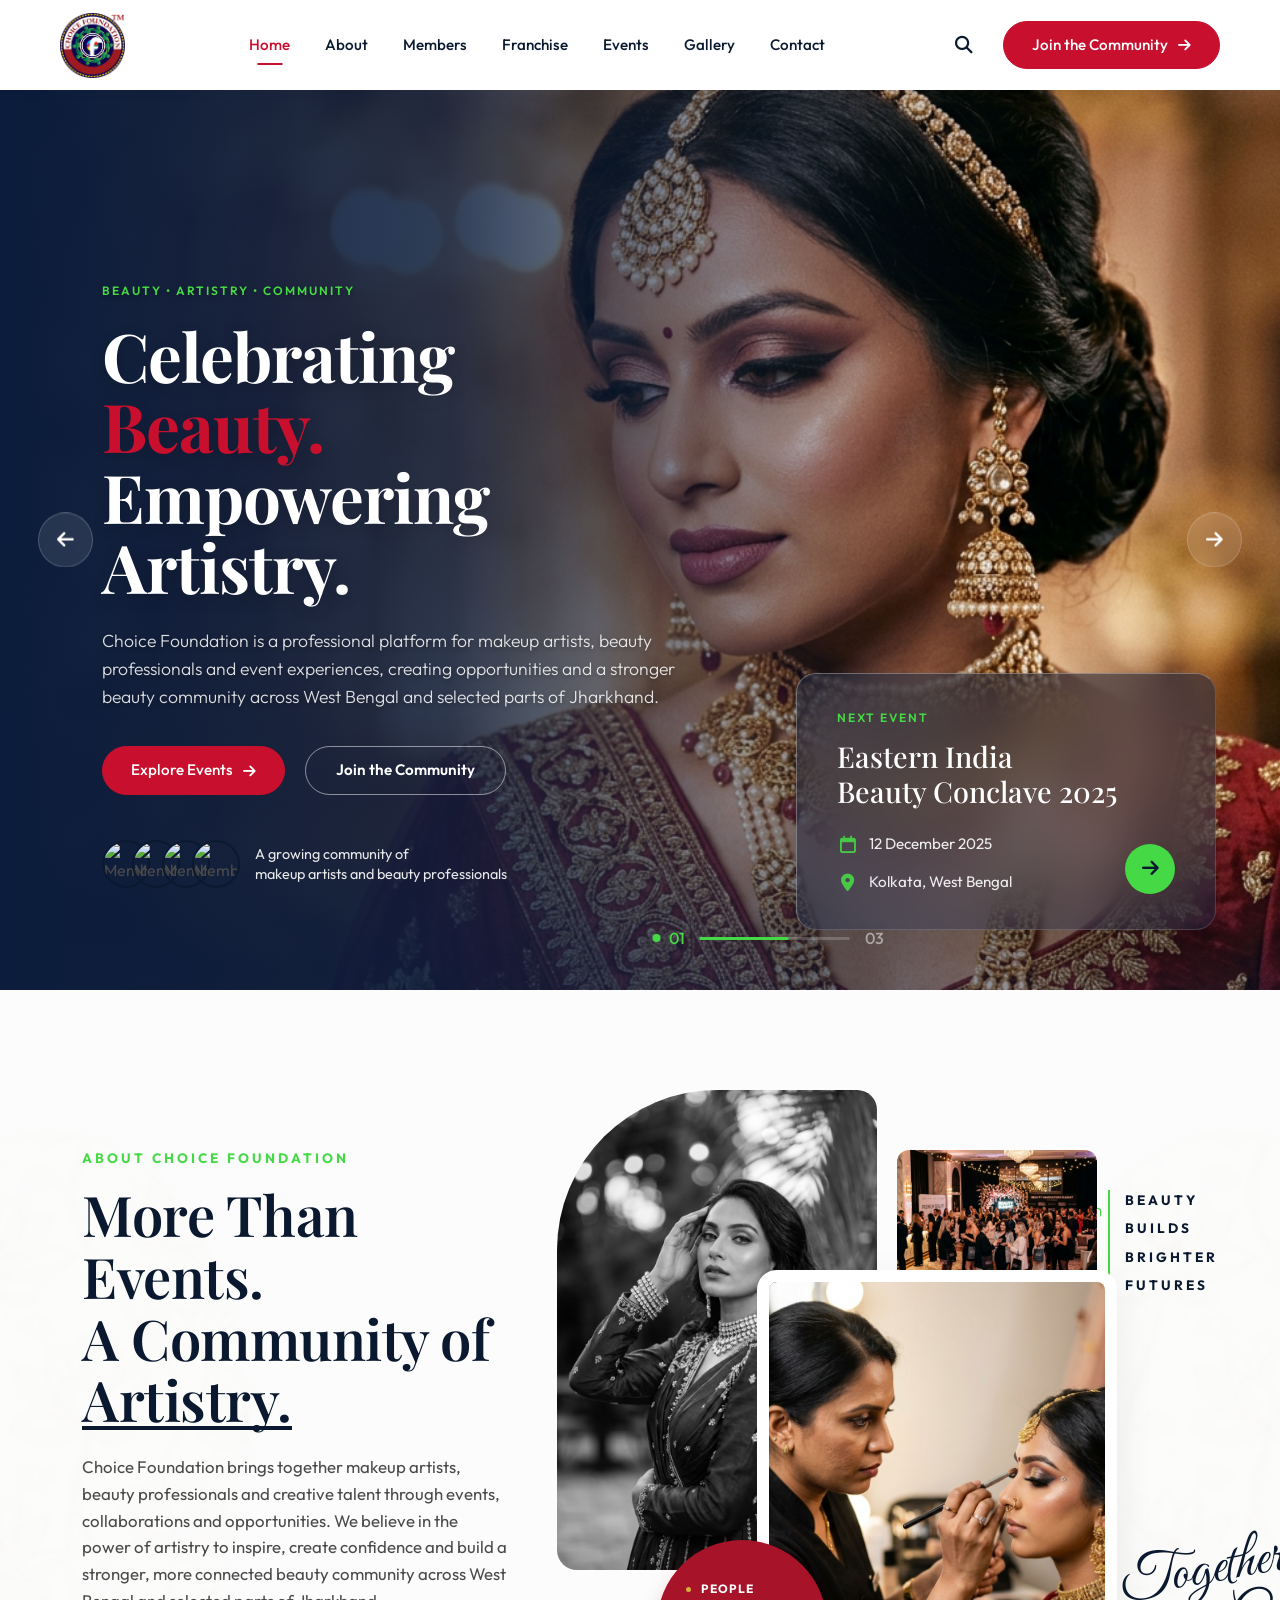
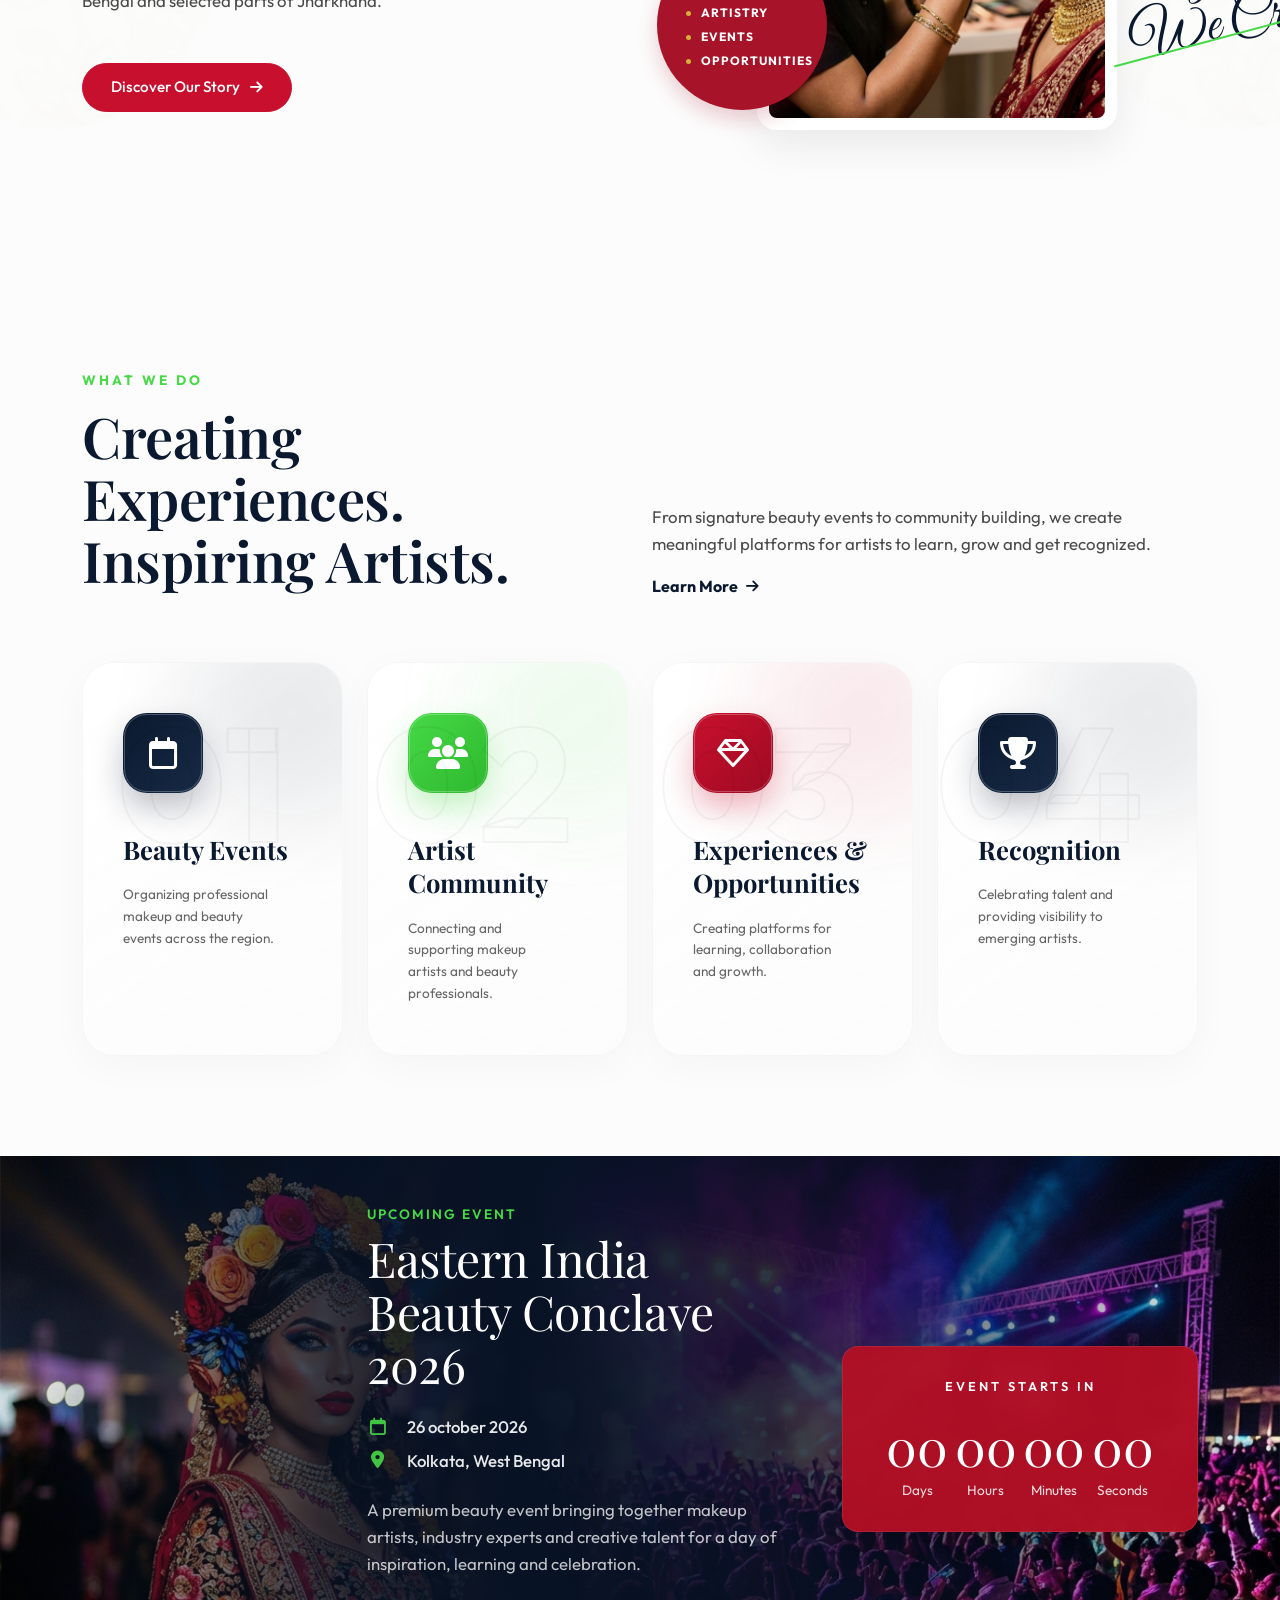
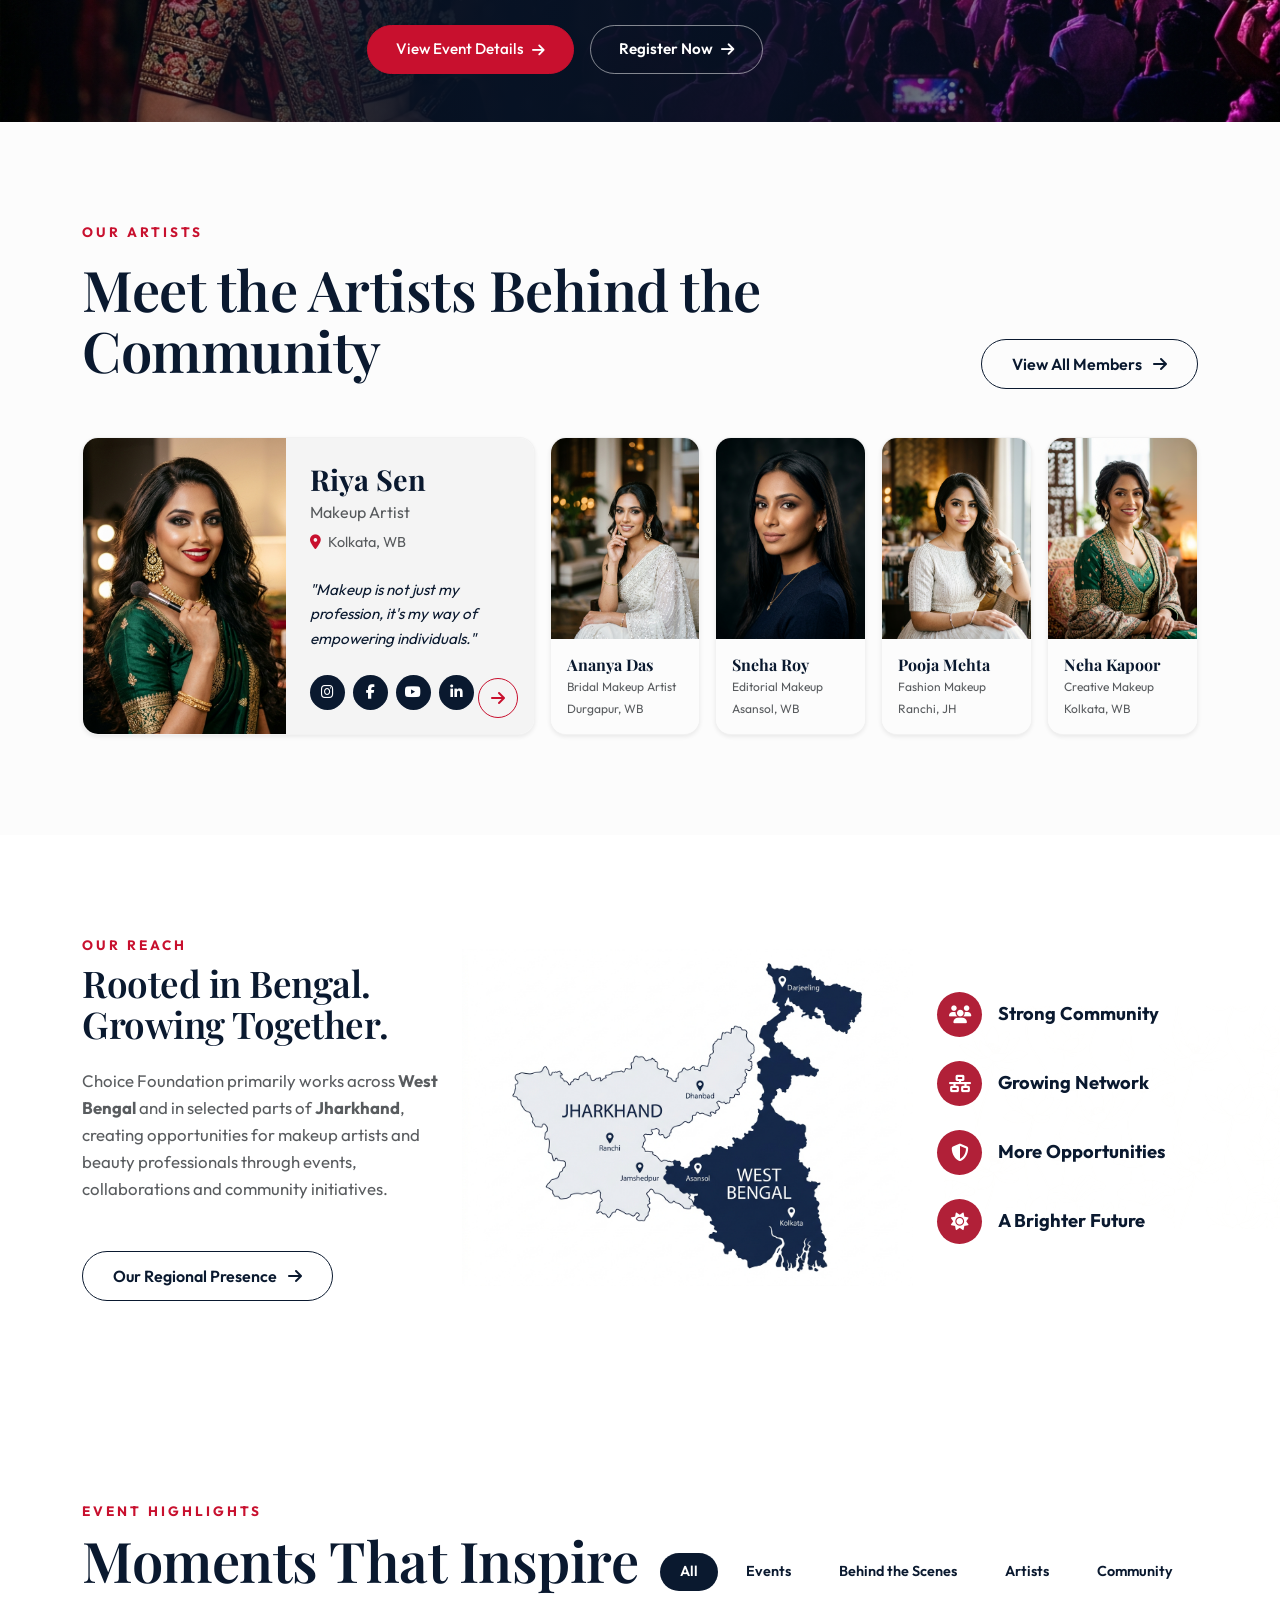
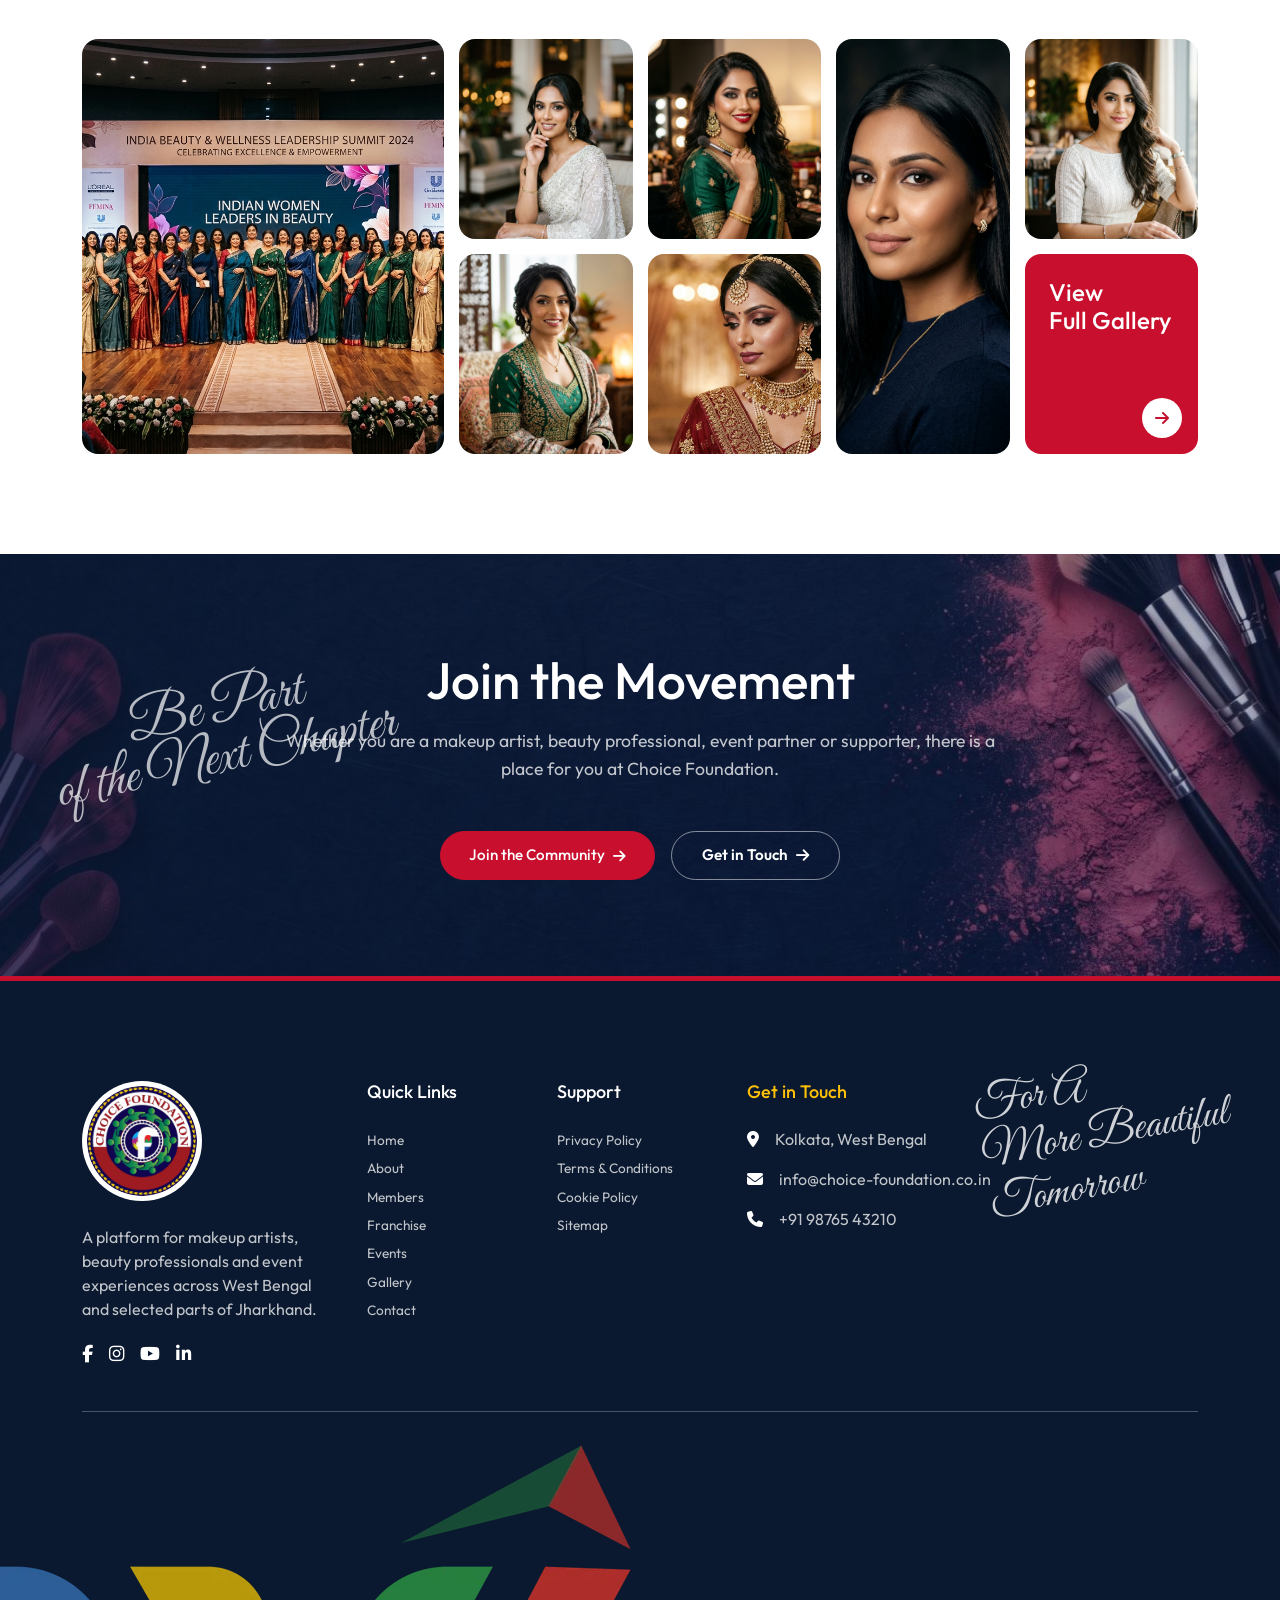
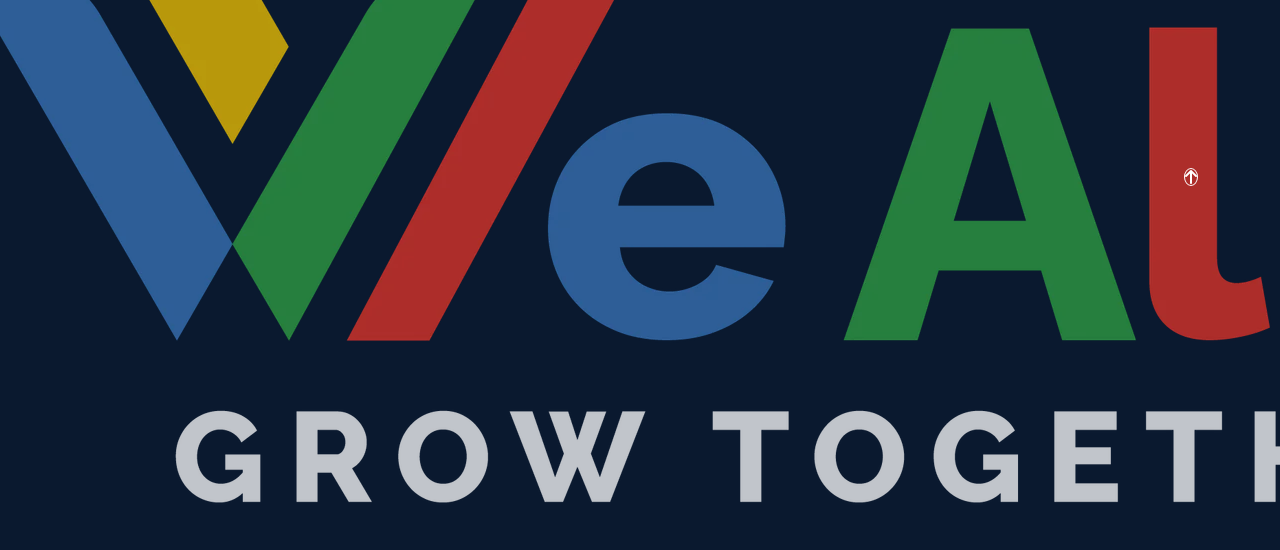
==== commit 68bdbb6a: "Cleanup: Remove scratch scripts, add gallery images, and commit refactored CSS/JS and index.html cha" ====
--- a/html/index.html
+++ b/html/index.html
@@ -149,7 +149,6 @@
                                 </p>
                             </div>
                         </div>
-                        <div class="floating-script">Art<br>Connects<br>People</div>
                     </div>
                 </div>
 
@@ -188,7 +187,6 @@
                                 <p class="proof-text">Learn from the very best <br>in the beauty industry</p>
                             </div>
                         </div>
-                        <div class="floating-script">Learn<br>From<br>Leaders</div>
                     </div>
                 </div>
 
@@ -228,7 +226,6 @@
                                 <p class="proof-text">Showcasing top talent <br>on prestigious platforms</p>
                             </div>
                         </div>
-                        <div class="floating-script">Own<br>The<br>Stage</div>
                     </div>
                 </div>
 
@@ -475,7 +472,6 @@
                 <div class="col-lg-4 position-relative mt-5 mt-lg-0">
 
                     <!-- Cursive text positioned relative to the box -->
-                    <div class="floating-script-event">Bigger Brighter<br>Together</div>
 
                     <div class="countdown-box w-100">
                         <div class="countdown-title text-white text-center">EVENT STARTS IN</div>
@@ -711,8 +707,8 @@
                         class="img-fluid w-100 h-100 object-fit-cover rounded-custom">
                 </div>
                 <!-- View Full Gallery Box -->
-                <div class="gallery-item item-small gallery-link-box bg-maroon rounded-custom d-flex flex-column justify-content-between p-4 position-relative overflow-hidden text-decoration-none cursor-pointer"
-                     onclick="window.location.href='#'">
+                <div class="gallery-item item-small gallery-link-box bg-maroon rounded-custom d-flex flex-column justify-content-between p-4 position-relative overflow-hidden text-decoration-none custom-style-75"
+                    onclick="window.location.href='#'">
                     <h3 class="text-white fs-4 font-serif">View<br>Full Gallery</h3>
                     <div
                         class="circle-btn bg-white border-0 position-absolute bottom-0 end-0 m-3 d-flex justify-content-center align-items-center">
@@ -736,7 +732,7 @@
             <div class="row justify-content-center">
                 <div class="col-lg-8">
                     <h2 class="text-white font-serif cta-title mb-3">Join the Movement</h2>
-                    <p class="text-white opacity-75 mb-5 cta-desc mx-auto max-w-600" >
+                    <p class="text-white opacity-75 mb-5 cta-desc mx-auto custom-style-76">
                         Whether you are a makeup artist, beauty professional, event partner or supporter,
                         there is a place for you at Choice Foundation.
                     </p>
@@ -754,7 +750,7 @@
     <!-- ==============================================
          FOOTER SECTION
     =============================================== -->
-    <footer class="footer bg-navy text-white pt-100 pb-4 position-relative overflow-hidden border-none" >
+    <footer class="footer bg-navy text-white pt-100 pb-4 position-relative overflow-hidden custom-style-77">
         <div class="container position-relative z-1">
             <div class="row mb-5">
                 <!-- Column 1 -->
@@ -765,7 +761,7 @@
 
                         </div>
                     </div>
-                    <p class="text-white opacity-75 mb-4 footer-text" >
+                    <p class="text-white opacity-75 mb-4 custom-style-78">
                         A platform for makeup artists, beauty professionals and event experiences across West Bengal and
                         selected parts of Jharkhand.
                     </p>
@@ -779,7 +775,7 @@
 
                 <!-- Column 2 -->
                 <div class="col-lg-2 col-md-4 mb-4 mb-lg-0">
-                    <h5 class="text-white mb-4 footer-title" >Quick Links</h5>
+                    <h5 class="text-white mb-4 custom-style-79">Quick Links</h5>
                     <ul class="list-unstyled footer-links">
                         <li><a href="#">Home</a></li>
                         <li><a href="#">About</a></li>
@@ -793,7 +789,7 @@
 
                 <!-- Column 3 -->
                 <div class="col-lg-2 col-md-4 mb-4 mb-lg-0">
-                    <h5 class="text-white mb-4 footer-title" >Support</h5>
+                    <h5 class="text-white mb-4 custom-style-80">Support</h5>
                     <ul class="list-unstyled footer-links">
                         <li><a href="#">Privacy Policy</a></li>
                         <li><a href="#">Terms & Conditions</a></li>
@@ -804,20 +800,20 @@
 
                 <!-- Column 4 -->
                 <div class="col-lg-3 col-md-4 mb-4 mb-lg-0">
-                    <h5 class="mb-4 text-warning footer-title" >Get in Touch</h5>
+                    <h5 class="mb-4 text-warning custom-style-81">Get in Touch</h5>
                     <ul class="list-unstyled footer-contact">
                         <li class="d-flex align-items-start mb-3">
                             <i class="fa-solid fa-location-dot mt-1 me-3 text-white"></i>
-                            <span class="text-white opacity-75 footer-link" >Kolkata, West Bengal</span>
+                            <span class="text-white opacity-75 custom-style-82">Kolkata, West Bengal</span>
                         </li>
                         <li class="d-flex align-items-center mb-3">
                             <i class="fa-solid fa-envelope me-3 text-white"></i>
-                            <a href="mailto:info@choice-foundation.co.in" class="text-white opacity-75 footer-link"
-                                >info@choice-foundation.co.in</a>
+                            <a href="mailto:info@choice-foundation.co.in"
+                                class="text-white opacity-75 custom-style-83">info@choice-foundation.co.in</a>
                         </li>
                         <li class="d-flex align-items-center">
                             <i class="fa-solid fa-phone me-3 text-white"></i>
-                            <span class="text-white opacity-75 footer-link" >+91 98765 43210</span>
+                            <span class="text-white opacity-75 custom-style-84">+91 98765 43210</span>
                         </li>
                     </ul>
                 </div>
@@ -828,23 +824,21 @@
                 </div>
             </div>
 
-            <hr class="footer-divider" >
+            <hr class="custom-style-85">
 
             <div class="position-relative py-2">
                 <div class="text-center w-100 d-flex flex-column flex-md-row justify-content-center align-items-center">
-                    <p class="text-white opacity-75 m-0 d-flex align-items-center text-uppercase copyright-text"
-                        >
+                    <p class="text-white opacity-75 m-0 d-flex align-items-center text-uppercase custom-style-86">
                         &copy; 2026 Choice Foundation. All Rights Reserved
-                        <span class="mx-2 fw-semibold opacity-90" >AND DEVELOPED BY</span>
+                        <span class="mx-2 fw-semibold custom-style-87">AND DEVELOPED BY</span>
                         <a href="https://wealll.com/" target="_blank" rel="noopener noreferrer">
                             <img src="assets/images/Wealll_new.webp" alt="We Alll"
-                                 class="hover-opacity-75 wealll-logo">
+                                class="hover-opacity-75 custom-style-88">
                         </a>
                     </p>
                 </div>
                 <a href="#"
-                    class="back-to-top d-none d-md-inline-flex position-absolute top-50 translate-middle-y end-0 align-items-center justify-content-center rounded-circle border border-white text-white social-icon"
-                    >
+                    class="back-to-top d-none d-md-inline-flex position-absolute top-50 translate-middle-y end-0 align-items-center justify-content-center rounded-circle border border-white text-white custom-style-89">
                     <i class="fa-solid fa-arrow-up"></i>
                 </a>
             </div>
--- a/html/assets/css/style.css
+++ b/html/assets/css/style.css
@@ -547,7 +547,7 @@
   font-family: var(--font-sans);
   font-size: 0.85rem;
   font-weight: 600;
-  color: var(--color-green);
+  color: var(--color-green) !important;
   letter-spacing: 4px;
   margin-bottom: 20px;
   text-shadow: 0 2px 4px rgba(0, 0, 0, 0.3);
@@ -806,144 +806,6 @@
   width: 0%;
   background-color: var(--color-green);
   transition: width 0.1s linear;
-}
-
-@media (max-width: 1399px) {
-  .hero-title {
-    font-size: 4.2rem;
-  }
-  .floating-script {
-    font-size: 5rem;
-    right: 8%;
-  }
-}
-
-@media (max-width: 1199px) {
-  .hero-title {
-    font-size: 3.6rem;
-  }
-  .floating-event-card {
-    width: 360px;
-    right: 3%;
-    bottom: 40px;
-    padding: 25px 30px;
-  }
-  .floating-script {
-    top: 25%;
-    font-size: 4rem;
-    right: 5%;
-  }
-  .nav-list {
-    gap: 20px;
-  }
-}
-
-@media (max-width: 991px) {
-  .hero-section {
-    height: auto;
-    min-height: 100vh;
-  }
-  .swiper {
-    height: auto;
-  }
-  .swiper-slide {
-    height: auto;
-    min-height: 100vh;
-    display: flex;
-  }
-  .hero-gradient-overlay {
-    background: linear-gradient(
-      180deg,
-      rgba(11, 28, 60, 0.4) 0%,
-      rgba(11, 28, 60, 0.9) 60%,
-      #0b1c3c 100%
-    );
-  }
-  .hero-content-container {
-    position: relative;
-    height: auto;
-    min-height: 100vh;
-    padding-top: calc(var(--header-height) + 60px);
-    padding-bottom: 350px; /* Create more solid space for event card + pagination */
-    align-items: center;
-  }
-  .hero-content-inner {
-    margin-left: 5%;
-    max-width: 90%;
-    transform: none !important; /* Prevent sliding out of bounds */
-  }
-  .hero-title {
-    font-size: 3.2rem;
-  }
-  .hero-title br {
-    display: none;
-  }
-  .floating-script {
-    display: none;
-  }
-
-  .floating-event-card {
-    right: 5%;
-    bottom: 25px;
-    width: 90%;
-    max-width: 100%;
-    padding: 25px;
-  }
-  .slider-nav-btn {
-    display: none;
-  }
-  .slider-pagination {
-    bottom: 260px; /* Position safely above the event card */
-    left: 5%;
-    transform: none;
-    z-index: 40;
-  }
-}
-
-@media (max-width: 767px) {
-  .brand-logo img {
-    height: 45px;
-  }
-  .hero-title {
-    font-size: 2.4rem;
-    line-height: 1.15;
-    margin-bottom: 15px;
-  }
-  .hero-description {
-    font-size: 1rem;
-    margin-bottom: 25px;
-  }
-  .hero-buttons {
-    flex-direction: column;
-    gap: 15px;
-    margin-bottom: 30px;
-  }
-  .btn-primary-pill,
-  .btn-outline-white-pill {
-    width: 100%;
-  }
-
-  .hero-content-container {
-    padding-top: calc(var(--header-height) + 40px);
-    padding-bottom: 320px;
-  }
-  .slider-pagination {
-    bottom: 250px;
-  }
-  .floating-event-card {
-    padding: 20px;
-    bottom: 20px;
-  }
-  .event-title {
-    font-size: 1.5rem;
-  }
-  .event-action-btn {
-    width: 40px;
-    height: 40px;
-    bottom: 25px;
-    right: 25px;
-    font-size: 1rem;
-  }
 }
 
 /* ==========================================================================
@@ -1440,7 +1302,7 @@
 .upcoming-bg-layer {
   position: absolute;
   inset: 0;
-  background-position: center;
+  background-position: center top;
   background-repeat: no-repeat;
   background-size: cover;
   z-index: 1;
@@ -1718,18 +1580,6 @@
 }
 
 /* Responsive fixes for grid */
-@media (max-width: 1199px) {
-  .custom-artist-grid {
-    grid-template-columns: 1fr;
-  }
-  .artist-large-card {
-    flex-direction: column;
-  }
-  .artist-large-img-col,
-  .artist-large-content-col {
-    width: 100%;
-  }
-}
 
 /* ==========================================================================
    Our Reach Section
@@ -1766,6 +1616,9 @@
   justify-content: center;
   font-size: 1.1rem;
 }
+.feature-icon i {
+  color: #fff;
+}
 .feature-text {
   font-family: var(--font-sans);
   font-size: 1.15rem;
@@ -1775,133 +1628,6 @@
 /* ==========================================================================
    Responsive Utilities for New Sections
    ========================================================================== */
-@media (max-width: 1199px) {
-  .section-title {
-    font-size: 3rem;
-  }
-  .about-image-cluster {
-    height: 500px;
-  }
-  .floating-script-about {
-    font-size: 3.5rem;
-    right: -10%;
-  }
-}
-
-@media (max-width: 991px) {
-  .section-title {
-    font-size: 2.8rem;
-  }
-  .about-image-cluster {
-    max-width: 100%;
-    height: 750px;
-    margin-top: 60px;
-    transform: scale(0.9);
-    transform-origin: top center;
-  }
-  .about-img-main-bg {
-    width: 300px;
-    height: 440px;
-  }
-  .about-img-small-bg {
-    display: none;
-  }
-  .about-img-front {
-    width: 320px;
-    left: 150px;
-  }
-  .about-circle {
-    left: 50px;
-  }
-  .floating-script-about {
-    right: 0;
-    bottom: 80px;
-  }
-  .floating-text-block {
-    right: 0;
-  }
-  .pt-100 {
-    padding-top: 70px;
-  }
-  .pb-100 {
-    padding-bottom: 70px;
-  }
-  .section-description {
-    text-align: left !important;
-    margin-left: 0 !important;
-  }
-  .text-lg-end {
-    text-align: left !important;
-  }
-
-  /* New Sections Fixes */
-  .upcoming-bg-layer::after {
-    background: linear-gradient(
-      90deg,
-      rgba(7, 18, 36, 0.7) 0%,
-      rgba(7, 18, 36, 0.9) 100%
-    );
-  }
-  .countdown-box {
-    position: relative;
-    bottom: 0;
-    right: 0;
-    margin-top: 40px;
-    margin-bottom: -40px;
-    display: inline-block;
-  }
-  .artist-card-featured .row {
-    flex-direction: column;
-  }
-  .rounded-start-custom {
-    border-top-left-radius: 16px;
-    border-top-right-radius: 16px;
-    border-bottom-left-radius: 0;
-  }
-  .artist-img {
-    height: 200px;
-  }
-}
-
-@media (max-width: 767px) {
-  .section-title {
-    font-size: 2.3rem;
-  }
-  .about-image-cluster {
-    height: 500px;
-    transform: scale(0.65);
-    transform-origin: top center;
-    margin-bottom: -150px;
-  }
-  .floating-script-about {
-    font-size: 4rem;
-    bottom: 150px;
-    right: 50px;
-  }
-  .floating-text-block {
-    display: none;
-  }
-  .service-card {
-    padding: 30px 25px;
-  }
-
-  .countdown-grid {
-    gap: 15px;
-  }
-  .cd-number {
-    font-size: 1.8rem;
-  }
-  .countdown-box {
-    padding: 20px 25px;
-    width: 100%;
-    margin-top: 0;
-    margin-bottom: 0px;
-  }
-  .upcoming-event-section .btn.btn-primary-pill {
-    font-size: 0.85rem;
-    padding: 9px 13px !important;
-  }
-}
 
 /* ==========================================================================
    Gallery Section
@@ -2086,29 +1812,6 @@
   color: var(--color-navy) !important;
 }
 
-@media (max-width: 991px) {
-  .gallery-grid {
-    grid-template-columns: repeat(2, 1fr);
-  }
-  .item-large {
-    grid-column: span 2;
-  }
-  .floating-cursive-cta {
-    display: none;
-  }
-  .footer-cursive {
-    display: none;
-  }
-}
-@media (max-width: 767px) {
-  .gallery-grid {
-    grid-template-columns: 1fr;
-  }
-  .item-large {
-    grid-column: span 1;
-  }
-}
-
 /* ==========================================================================
    About Hero Section
    ========================================================================== */
@@ -2147,21 +1850,6 @@
   );
 }
 
-@media (max-width: 991px) {
-  .about-hero-gradient-overlay {
-    background: linear-gradient(
-      90deg,
-      rgba(10, 25, 47, 0.95) 0%,
-      rgba(10, 25, 47, 0.85) 100%
-    );
-  }
-  .story-quote-box {
-    bottom: -15px !important;
-    left: 0 !important;
-    width: 250px !important;
-  }
-}
-
 /* Mission Section Styles */
 .mission-section {
   min-height: 85vh;
@@ -2221,52 +1909,8 @@
 }
 
 /* Responsive Overrides */
-@media screen and (max-width: 991px) {
-  .mission-section {
-    min-height: auto;
-    padding: 80px 0 60px;
-  }
-  .mission-bg-image {
-    width: 100%;
-    height: 350px;
-    background-position: right top;
-    opacity: 0.9;
-  }
-  .mission-gradient-overlay {
-    height: 350px;
-    background: linear-gradient(
-      to bottom,
-      rgba(10, 25, 47, 0.3) 0%,
-      rgba(10, 25, 47, 0.75) 60%,
-      rgba(10, 25, 47, 1) 100%
-    );
-  }
-}
 
 /* Additional Mobile Adjustments */
-@media screen and (max-width: 767px) {
-  .values-section {
-    padding-top: 4rem !important;
-    padding-bottom: 4rem !important;
-  }
-  .mission-section h2 {
-    font-size: 2.5rem !important;
-  }
-  .values-section h2 {
-    font-size: 2.5rem !important;
-  }
-  .mission-section p {
-    font-size: 0.95rem !important;
-  }
-  .our-mission-text {
-    padding-top: 0 !important;
-    padding-bottom: 0 !important;
-  }
-  .our-mission-text p {
-    margin-top: 60px;
-    margin-bottom: 20px !important;
-  }
-}
 
 /* ==========================================================================
    Extracted Inline Styles
@@ -2324,8 +1968,8 @@
 }
 
 .section-padding-lg {
-  padding-top: 7rem !important;
-  padding-bottom: 7rem !important;
+  padding-top: 5rem !important;
+  padding-bottom: 5rem !important;
   overflow: hidden;
 }
 
@@ -2339,7 +1983,7 @@
 .leaf-bg-top {
   top: 0%;
   left: -10%;
-  width: 50%;
+  width: 40%;
   z-index: 0;
   pointer-events: none;
   mix-blend-mode: multiply;
@@ -2378,7 +2022,7 @@
 .story-quote-box {
   bottom: 5%;
   left: 0%;
-  width: 50%;
+  width: 40%;
   border-radius: 8px;
   z-index: 4;
 }
@@ -2407,7 +2051,7 @@
 .leaf-bg-bottom {
   bottom: -5%;
   right: -10%;
-  width: 50%;
+  width: 40%;
   z-index: 0;
   opacity: 0.6;
   pointer-events: none;
@@ -2780,3 +2424,1041 @@
   font-size: 0.9rem;
   text-decoration: none;
 }
+
+/* ==========================================================================
+   CONTACT PAGE STYLES
+   ========================================================================== */
+
+/* Contact Hero */
+.contact-hero {
+  min-height: 70vh;
+  overflow: hidden;
+}
+.contact-hero-bg-layer {
+  position: absolute;
+  top: 0;
+  left: 0;
+  width: 100%;
+  height: 100%;
+  background-size: cover;
+  background-position: center;
+  background-repeat: no-repeat;
+  z-index: 1;
+}
+.contact-hero-overlay {
+  background: linear-gradient(
+    90deg,
+    rgba(10, 25, 47, 0.95) 0%,
+    rgba(10, 25, 47, 0.85) 40%,
+    rgba(10, 25, 47, 0) 100%
+  );
+  z-index: 2;
+}
+.contact-hero-content {
+  position: relative;
+  z-index: 3;
+}
+.contact-hero-img-col {
+  min-height: 400px; /* For mobile stacking */
+}
+.contact-hero-bg {
+  background-position: center;
+  background-size: cover;
+  background-repeat: no-repeat;
+  width: 100%;
+  height: 100%;
+}
+.floating-script-contact {
+  font-family: var(--font-script);
+  font-size: 3.5rem;
+  line-height: 1.1;
+  opacity: 0.9;
+  right: 3%;
+  top: 50%;
+  transform: translateY(-50%) rotate(-18deg);
+  text-shadow: 1px 1px 5px rgba(0, 0, 0, 0.4);
+  font-weight: 300;
+}
+
+/* Contact Info & Form Section */
+.contact-info-card {
+  border: 1px solid #e8e8e8;
+  border-radius: 12px;
+  padding: 15px 20px;
+  background-color: #ffffff;
+  transition:
+    box-shadow 0.3s ease,
+    transform 0.3s ease;
+}
+.contact-info-card:hover {
+  box-shadow: 0 10px 30px rgba(0, 0, 0, 0.05);
+  transform: translateY(-3px);
+}
+.contact-powder-bg {
+  bottom: -5%;
+  right: -5%;
+  width: auto;
+  height: 550px;
+  z-index: 1;
+  pointer-events: none;
+  opacity: 1;
+}
+.contact-leaf-bg {
+  top: 0%;
+  left: 0%;
+  width: 45%;
+  z-index: 0;
+  pointer-events: none;
+  opacity: 0.15;
+}
+.contact-form-card {
+  box-shadow: 0 15px 50px rgba(0, 0, 0, 0.12);
+  border: 1px solid rgba(0, 0, 0, 0.04);
+  border-radius: 16px;
+  position: relative;
+  z-index: 3;
+}
+.form-header-line {
+  height: 2px;
+  width: 30px;
+}
+.custom-input {
+  border: 1px solid #e5e5e5;
+  border-radius: 8px;
+  padding: 14px 18px;
+  font-size: 0.95rem;
+  color: #333;
+  background-color: #fcfcfc;
+  transition:
+    border-color 0.3s ease,
+    box-shadow 0.3s ease;
+}
+.custom-input:focus {
+  border-color: var(--color-maroon);
+  box-shadow: 0 0 0 4px rgba(177, 32, 56, 0.1);
+  outline: none;
+  background-color: #fff;
+}
+.custom-input::placeholder {
+  color: #a0a0a0;
+  font-weight: 300;
+}
+.form-select.custom-input {
+  appearance: none;
+  background-image: url("data:image/svg+xml;utf8,<svg xmlns='http://www.w3.org/2000/svg' viewBox='0 0 24 24' fill='none' stroke='%230A192F' stroke-width='2' stroke-linecap='round' stroke-linejoin='round'><polyline points='6 9 12 15 18 9'></polyline></svg>");
+  background-repeat: no-repeat;
+  background-position: right 1rem center;
+  background-size: 1em;
+}
+
+/* Responsive adjustments */
+
+/* Contact Page Specific Elements (Refactored Inline Styles) */
+.contact-hero-bg-layer {
+  background-image: url("../images/contact-hero-bg.png");
+}
+.contact-hero-eyebrow {
+  color: #46d946 !important;
+  font-size: 0.75rem;
+  letter-spacing: 3px;
+}
+.contact-hero-title {
+  line-height: 1.15 !important;
+}
+.contact-hero-divider {
+  width: 50px;
+  height: 2px;
+  background-color: #46d946 !important;
+  margin-bottom: 30px;
+}
+.contact-hero-subtitle {
+  font-size: 0.95rem !important;
+  line-height: 1.7 !important;
+  max-width: 480px;
+}
+.contact-form-eyebrow {
+  font-size: 0.7rem;
+  letter-spacing: 1.5px;
+}
+
+.contact-icon-circle {
+  width: 45px;
+  height: 45px;
+}
+.contact-form-label {
+  font-size: 0.85rem;
+  font-weight: 700;
+}
+
+/* ==========================================================================
+   Consolidated Responsive Styles
+   ========================================================================== */
+
+/* ==========================================================================
+   Gallery Page Styles
+   ========================================================================== */
+.gallery-hero {
+  min-height: 80vh;
+  display: flex;
+  align-items: center;
+  overflow: hidden;
+  background-color: var(--color-navy);
+}
+
+.gallery-hero-bg-layer {
+  position: absolute;
+  top: 0;
+  left: 0;
+  width: 100%;
+  height: 100%;
+  background-image: url("../images/gallery-hero-bg.png");
+  background-size: cover;
+  background-position: center;
+  z-index: 1;
+}
+
+.gallery-hero-overlay {
+  position: absolute;
+  top: 0;
+  left: 0;
+  width: 100%;
+  height: 100%;
+  z-index: 2;
+  background: linear-gradient(
+    90deg,
+    rgba(10, 25, 47, 1) 0%,
+    rgba(10, 25, 47, 0.95) 30%,
+    rgba(10, 25, 47, 0.4) 60%,
+    rgba(10, 25, 47, 0) 100%
+  );
+}
+
+.gallery-hero-divider {
+  width: 50px;
+  height: 2px;
+  background-color: var(--color-maroon);
+  margin-bottom: 25px;
+}
+
+.gallery-hero-subtitle {
+  font-size: 1rem;
+  line-height: 1.6;
+  max-width: 500px;
+}
+
+.floating-script-gallery {
+  font-family: var(--font-script);
+  font-size: 4rem;
+  line-height: 1.1;
+  opacity: 0.9;
+  right: 5%;
+  top: 50%;
+  transform: translateY(-50%) rotate(-15deg);
+  text-shadow: 1px 1px 5px rgba(0, 0, 0, 0.4);
+}
+
+/* Gallery Filter Nav */
+.gallery-filter-btn {
+  background: transparent;
+  border: 1px solid #dee2e6;
+  color: var(--color-navy);
+  padding: 8px 24px;
+  border-radius: 50px;
+  font-size: 0.9rem;
+  font-weight: 500;
+  transition: all 0.3s ease;
+}
+
+.gallery-filter-btn:hover {
+  border-color: var(--color-maroon);
+  color: var(--color-maroon);
+}
+
+.gallery-filter-btn.active {
+  background-color: var(--color-maroon);
+  border-color: var(--color-maroon);
+  color: white;
+}
+
+/* Gallery Grid */
+.gallery-img-wrapper {
+  transition: all 0.4s ease;
+  cursor: pointer;
+  background-color: #f8f9fa;
+}
+
+.gallery-img-wrapper img {
+  transition: transform 0.5s ease;
+  display: block;
+}
+
+.gallery-img-wrapper:hover img {
+  transform: scale(1.05);
+}
+
+.video-play-btn {
+  position: absolute;
+  top: 50%;
+  left: 50%;
+  transform: translate(-50%, -50%);
+  width: 50px;
+  height: 50px;
+  background: white;
+  border-radius: 50%;
+  display: flex;
+  align-items: center;
+  justify-content: center;
+  color: var(--color-navy);
+  font-size: 1.2rem;
+  box-shadow: 0 4px 15px rgba(0, 0, 0, 0.2);
+  transition: all 0.3s ease;
+  padding-left: 4px;
+}
+
+.gallery-img-wrapper:hover .video-play-btn {
+  transform: translate(-50%, -50%) scale(1.1);
+  background: var(--color-maroon);
+  color: white;
+}
+
+.gallery-leaf-bg-left {
+  position: absolute;
+  top: 0;
+  left: -5%;
+  width: 300px;
+  height: 300px;
+  background-image: url("../images/leaf-pattern.png");
+  background-size: contain;
+  background-repeat: no-repeat;
+  opacity: 0.15;
+  z-index: 0;
+  pointer-events: none;
+}
+
+.gallery-leaf-bg-right {
+  position: absolute;
+  bottom: -5%;
+  right: -5%;
+  width: 300px;
+  height: 300px;
+  background-image: url("../images/leaf-pattern.png");
+  background-size: contain;
+  background-repeat: no-repeat;
+  opacity: 0.15;
+  z-index: 0;
+  pointer-events: none;
+  transform: rotate(180deg);
+}
+
+/* Custom Isotope Grid for Gallery */
+.gallery-section {
+  overflow: hidden;
+}
+
+.custom-isotope-grid {
+  margin: 0 -8px; /* Offset padding */
+  width: calc(100% + 16px);
+}
+.grid-sizer {
+  width: 20%;
+  padding: 8px; /* Exact gap (16px total between images) */
+  float: left;
+}
+.gallery-item-wide {
+  width: 40%;
+}
+.gallery-item a {
+  display: block;
+  width: 100%;
+  height: 100%;
+  border-radius: 12px;
+  overflow: hidden;
+  position: relative;
+  background: #f8f9fa; /* Loading placeholder */
+  box-shadow: 0 4px 15px rgba(0, 0, 0, 0.1);
+}
+.gallery-item img {
+  width: 100%;
+  height: auto;
+  display: block;
+  border-radius: 12px;
+  transition: transform 0.5s ease;
+}
+.gallery-item a:hover img {
+  transform: scale(1.05);
+}
+
+@media (max-width: 1399px) {
+  .hero-title {
+    font-size: 4.2rem;
+  }
+  .floating-script {
+    font-size: 5rem;
+    right: 8%;
+  }
+}
+
+@media (max-width: 1199px) {
+  .custom-artist-grid {
+    grid-template-columns: 1fr;
+  }
+  .artist-large-card {
+    flex-direction: column;
+  }
+  .artist-large-img-col,
+  .artist-large-content-col {
+    width: 100%;
+  }
+  .section-title {
+    font-size: 3rem;
+  }
+  .about-image-cluster {
+    height: 500px;
+  }
+  .floating-script-about {
+    font-size: 3.5rem;
+    right: -10%;
+  }
+  .hero-title {
+    font-size: 3.6rem;
+  }
+  .floating-event-card {
+    width: 360px;
+    right: 3%;
+    bottom: 40px;
+    padding: 25px 30px;
+  }
+  .floating-script {
+    top: 25%;
+    font-size: 4rem;
+    right: 5%;
+  }
+  .nav-list {
+    gap: 20px;
+  }
+}
+
+@media (max-width: 991px) {
+  .section-title {
+    font-size: 2.8rem;
+  }
+  .about-image-cluster {
+    max-width: 100%;
+    height: 750px;
+    margin-top: 60px;
+    transform: scale(0.9);
+    transform-origin: top center;
+  }
+  .about-img-main-bg {
+    width: 300px;
+    height: 440px;
+  }
+  .about-img-small-bg {
+    display: none;
+  }
+  .about-img-front {
+    width: 320px;
+    left: 150px;
+  }
+  .about-circle {
+    left: 50px;
+  }
+  .floating-script-about {
+    right: 0;
+    bottom: 80px;
+  }
+  .floating-text-block {
+    right: 0;
+  }
+  .pt-100 {
+    padding-top: 70px;
+  }
+  .pb-100 {
+    padding-bottom: 70px;
+  }
+  .section-description {
+    text-align: left !important;
+    margin-left: 0 !important;
+  }
+  .text-lg-end {
+    text-align: left !important;
+  }
+
+  /* New Sections Fixes */
+  .upcoming-bg-layer::after {
+    background: linear-gradient(
+      90deg,
+      rgba(7, 18, 36, 0.7) 0%,
+      rgba(7, 18, 36, 0.9) 100%
+    );
+  }
+  .countdown-box {
+    position: relative;
+    bottom: 0;
+    right: 0;
+    margin-top: 40px;
+    margin-bottom: -40px;
+    display: inline-block;
+  }
+  .artist-card-featured .row {
+    flex-direction: column;
+  }
+  .rounded-start-custom {
+    border-top-left-radius: 16px;
+    border-top-right-radius: 16px;
+    border-bottom-left-radius: 0;
+  }
+  .artist-img {
+    height: 200px;
+  }
+  .gallery-grid {
+    grid-template-columns: repeat(2, 1fr);
+  }
+  .item-large {
+    grid-column: span 2;
+  }
+  .floating-cursive-cta {
+    display: none;
+  }
+  .footer-cursive {
+    display: none;
+  }
+  .about-hero-bg-layer {
+    background-position: 75% center;
+  }
+  .about-hero-gradient-overlay {
+    background: rgba(10, 25, 47, 0.82);
+  }
+  .hero-title-main .text-green {
+    text-shadow: 0px 2px 4px rgba(0, 0, 0, 0.5); /* extra pop for green text */
+  }
+  .story-quote-box {
+    bottom: -15px !important;
+    left: 0 !important;
+    width: 250px !important;
+  }
+  .hero-section {
+    height: auto;
+    min-height: 100vh;
+  }
+  .swiper {
+    height: auto;
+  }
+  .swiper-slide {
+    height: auto;
+    min-height: 100vh;
+    display: flex;
+  }
+  .hero-gradient-overlay {
+    background: linear-gradient(
+      180deg,
+      rgba(11, 28, 60, 0.4) 0%,
+      rgba(11, 28, 60, 0.9) 60%,
+      #0b1c3c 100%
+    );
+  }
+  .hero-content-container {
+    position: relative;
+    height: auto;
+    min-height: 100vh;
+    padding-top: calc(var(--header-height) + 60px);
+    padding-bottom: 350px; /* Create more solid space for event card + pagination */
+    align-items: center;
+  }
+  .hero-content-inner {
+    margin-left: 5%;
+    max-width: 90%;
+    transform: none !important; /* Prevent sliding out of bounds */
+  }
+  .hero-title {
+    font-size: 3.2rem;
+  }
+  .hero-title br {
+    display: none;
+  }
+  .floating-script {
+    display: none;
+  }
+
+  .floating-event-card {
+    right: 5%;
+    bottom: 25px;
+    width: 90%;
+    max-width: 100%;
+    padding: 25px;
+  }
+  .slider-nav-btn {
+    display: none;
+  }
+  .slider-pagination {
+    bottom: 260px; /* Position safely above the event card */
+    left: 5%;
+    transform: none;
+    z-index: 40;
+  }
+  .floating-script-contact {
+    font-size: 3rem;
+    right: 5%;
+  }
+  .mission-section {
+    min-height: auto;
+    padding: 80px 0 60px;
+  }
+  .mission-bg-image {
+    width: 100%;
+    height: 550px;
+    right: -5%;
+    bottom: -5%;
+    opacity: 1;
+    background-position: right top;
+    opacity: 0.9;
+  }
+  .mission-gradient-overlay {
+    height: 350px;
+    background: linear-gradient(
+      to bottom,
+      rgba(10, 25, 47, 0.3) 0%,
+      rgba(10, 25, 47, 0.75) 60%,
+      rgba(10, 25, 47, 1) 100%
+    );
+  }
+}
+
+@media (max-width: 767px) {
+  .section-title {
+    font-size: 2rem;
+  }
+  .about-image-cluster {
+    height: 500px;
+    transform: scale(0.65);
+    transform-origin: top left;
+    margin-left: 0px;
+    margin-bottom: -150px;
+  }
+  .floating-script-about {
+    font-size: 3.5rem;
+    bottom: auto;
+    top: -140px;
+    right: 0;
+  }
+  .floating-text-block {
+    display: none;
+  }
+  .service-card {
+    padding: 30px 25px;
+  }
+
+  .countdown-grid {
+    gap: 15px;
+  }
+  .cd-number {
+    font-size: 1.8rem;
+  }
+  .countdown-box {
+    padding: 15px 20px;
+    width: 100%;
+    margin-top: 0;
+    margin-bottom: 0px;
+  }
+  .upcoming-event-section .btn.btn-primary-pill {
+    font-size: 0.85rem;
+    padding: 13px 10px !important;
+  }
+  .gallery-grid {
+    grid-template-columns: 1fr;
+  }
+  .item-large {
+    grid-column: span 1;
+  }
+  .brand-logo img {
+    height: 45px;
+  }
+  .hero-title-main {
+    font-size: 2.5rem;
+  }
+  .hero-title {
+    font-size: 2.4rem;
+    line-height: 1.15;
+    margin-bottom: 15px;
+  }
+  .hero-description {
+    font-size: 1rem;
+    margin-bottom: 25px;
+  }
+  .hero-buttons {
+    flex-direction: column;
+    gap: 15px;
+    margin-bottom: 30px;
+  }
+  .btn-primary-pill,
+  .btn-outline-white-pill {
+    width: 100%;
+  }
+
+  .hero-content-container {
+    padding-top: calc(var(--header-height) + 40px);
+    padding-bottom: 320px;
+  }
+  .slider-pagination {
+    bottom: 250px;
+  }
+  .floating-event-card {
+    padding: 20px;
+    bottom: 20px;
+  }
+  .event-title {
+    font-size: 1.5rem;
+  }
+  .event-action-btn {
+    width: 40px;
+    height: 40px;
+    bottom: 25px;
+    right: 25px;
+    font-size: 1rem;
+  }
+  .our-story-section .col-4 {
+    width: 40%;
+  }
+  .section-padding-lg {
+    padding-top: 3rem !important;
+    padding-bottom: 3rem !important;
+  }
+  .event-content .section-title {
+    font-size: 2rem;
+  }
+  .event-content .section-description {
+    margin-bottom: 15px;
+  }
+  .section-title-sm {
+    font-size: 2.2rem;
+  }
+  .countdown-title {
+    margin-bottom: 10px;
+  }
+  .our-story-section .col-4 {
+    width: 40%;
+  }
+  .floating-script-contact {
+    font-size: 2.5rem;
+  }
+  .form-header-right {
+    display: none !important;
+  }
+  .contact-powder-bg {
+    height: 200px;
+    opacity: 0.5;
+  }
+  .contact-form-card {
+    padding: 30px 20px !important;
+  }
+  .contact-hero-bg-layer {
+    background-position: 75% center;
+  }
+  .contact-hero-overlay {
+    background: rgba(
+      10,
+      25,
+      47,
+      0.82
+    ); /* Uniform dark overlay for readability */
+  }
+  .contact-hero-title .text-maroon {
+    text-shadow: 0px 2px 4px rgba(0, 0, 0, 0.5); /* extra pop for maroon */
+  }
+  .mission-section {
+    padding: 40px 0;
+  }
+  .section-padding-md {
+    padding-top: 3rem !important;
+    padding-bottom: 3rem !important;
+  }
+  .cta-section {
+    padding: 0 !important;
+  }
+  .cta-bg-layer {
+    background-position: right center;
+  }
+  .cta-title {
+    font-size: 2.3rem;
+  }
+  .values-section {
+    padding-top: 4rem !important;
+    padding-bottom: 4rem !important;
+  }
+  .display-heading {
+    font-size: 3rem;
+  }
+  .contact-hero-title {
+    font-size: 3rem;
+  }
+
+  .mission-section h2 {
+    font-size: 2.5rem !important;
+  }
+  .values-section h2 {
+    font-size: 2.3rem !important;
+  }
+  .mission-section p {
+    font-size: 0.95rem !important;
+  }
+  .our-mission-text {
+    padding-top: 0 !important;
+    padding-bottom: 0 !important;
+  }
+  .our-mission-text p {
+    margin-top: 60px;
+    margin-bottom: 20px !important;
+  }
+  .copyright-text {
+    display: block !important;
+  }
+  .footer {
+    padding-top: 40px;
+  }
+  .footer .mb-5 {
+    margin-bottom: 2rem !important;
+  }
+  .footer .row.mb-5 {
+    margin-bottom: 1rem !important;
+  }
+  .copyright-text {
+    font-size: 0.8rem;
+  }
+}
+
+/* Forced Aspect Ratios for Perfect Masonry Puzzle */
+.gallery-item a {
+  display: block;
+  width: 100%;
+  border-radius: 12px;
+  overflow: hidden;
+  position: relative;
+  background: #f8f9fa;
+}
+.gallery-item img {
+  width: 100%;
+  height: 100%;
+  object-fit: cover;
+  display: block;
+}
+
+/* Standard Heights */
+.ar-standard a {
+  aspect-ratio: 1 / 1.2;
+}
+.ar-wide a {
+  aspect-ratio: 2 / 1.2;
+}
+
+/* Custom Heights for variation like mockup */
+.ar-tall a {
+  aspect-ratio: 1 / 1.8;
+}
+.ar-short a {
+  aspect-ratio: 1 / 0.9;
+}
+
+@media (max-width: 767px) {
+  .grid-sizer {
+    width: 50% !important;
+  }
+  .gallery-item-wide {
+    width: 100% !important;
+  }
+}
+@media (max-width: 575px) {
+  .grid-sizer,
+  .gallery-item,
+  .gallery-item-wide {
+    width: 100% !important;
+  }
+}
+\n/* --- Gallery CSS Grid --- */
+.pure-css-gallery-grid {
+  display: grid;
+  grid-template-columns: repeat(5, 1fr);
+  grid-auto-rows: 24vw; /* Approximate 1:1.2 aspect ratio based on 20% width */
+  gap: 16px;
+  grid-auto-flow: dense;
+  margin-bottom: 40px;
+}
+@media (min-width: 1200px) {
+  .pure-css-gallery-grid {
+    grid-auto-rows: 280px;
+  }
+}
+.pure-css-gallery-item {
+  position: relative;
+  border-radius: 12px;
+  overflow: hidden;
+  background: #f8f9fa;
+  display: block;
+  width: 100%;
+  height: 100%;
+}
+.pure-css-gallery-item img {
+  width: 100%;
+  height: 100%;
+  object-fit: cover;
+  display: block;
+  transition: transform 0.3s ease;
+}
+.pure-css-gallery-item:hover img {
+  transform: scale(1.05);
+}
+
+/* Layout Mapping */
+.gi-1 {
+  grid-column: span 1;
+  grid-row: span 1;
+}
+.gi-2 {
+  grid-column: span 1;
+  grid-row: span 1;
+}
+.gi-3 {
+  grid-column: span 2;
+  grid-row: span 1;
+}
+.gi-4 {
+  grid-column: span 1;
+  grid-row: span 1;
+}
+
+.gi-5 {
+  grid-column: span 2;
+  grid-row: span 1;
+}
+.gi-6 {
+  grid-column: span 1;
+  grid-row: span 1;
+}
+.gi-7 {
+  grid-column: span 1;
+  grid-row: span 2;
+} /* Tall */
+.gi-8 {
+  grid-column: span 1;
+  grid-row: span 1;
+}
+
+.gi-9 {
+  grid-column: span 1;
+  grid-row: span 1;
+}
+.gi-10 {
+  grid-column: span 2;
+  grid-row: span 1;
+}
+.gi-11 {
+  grid-column: span 1;
+  grid-row: span 1;
+}
+
+.gi-12 {
+  grid-column: span 2;
+  grid-row: span 1;
+}
+.gi-13 {
+  grid-column: span 2;
+  grid-row: span 1;
+}
+.gi-14 {
+  grid-column: span 1;
+  grid-row: span 1;
+}
+
+.gi-15 {
+  grid-column: span 3;
+  grid-row: span 1;
+}
+.gi-16 {
+  grid-column: span 2;
+  grid-row: span 1;
+}
+
+/* Responsive */
+@media (max-width: 991px) {
+  .pure-css-gallery-grid {
+    grid-template-columns: repeat(3, 1fr);
+    grid-auto-rows: 40vw;
+  }
+  .gi-1 {
+    grid-column: span 1;
+    grid-row: span 1;
+  }
+  .gi-2 {
+    grid-column: span 1;
+    grid-row: span 1;
+  }
+  .gi-3 {
+    grid-column: span 1;
+    grid-row: span 1;
+  }
+  .gi-4 {
+    grid-column: span 1;
+    grid-row: span 1;
+  }
+  .gi-5 {
+    grid-column: span 2;
+    grid-row: span 1;
+  }
+  .gi-6 {
+    grid-column: span 1;
+    grid-row: span 1;
+  }
+  .gi-7 {
+    grid-column: span 1;
+    grid-row: span 2;
+  }
+  .gi-8 {
+    grid-column: span 1;
+    grid-row: span 1;
+  }
+  .gi-9 {
+    grid-column: span 1;
+    grid-row: span 1;
+  }
+  .gi-10 {
+    grid-column: span 1;
+    grid-row: span 1;
+  }
+  .gi-11 {
+    grid-column: span 2;
+    grid-row: span 1;
+  }
+  .gi-12 {
+    grid-column: span 1;
+    grid-row: span 1;
+  }
+  .gi-13 {
+    grid-column: span 2;
+    grid-row: span 1;
+  }
+  .gi-14 {
+    grid-column: span 1;
+    grid-row: span 1;
+  }
+  .gi-15 {
+    grid-column: span 1;
+    grid-row: span 1;
+  }
+  .gi-16 {
+    grid-column: span 2;
+    grid-row: span 1;
+  }
+}
+@media (max-width: 767px) {
+  .pure-css-gallery-grid {
+    grid-template-columns: 1fr;
+    grid-auto-rows: auto;
+    aspect-ratio: auto;
+  }
+  .pure-css-gallery-item {
+    aspect-ratio: 1.2 / 1;
+  }
+  .pure-css-gallery-grid > * {
+    grid-column: 1 / -1 !important;
+    grid-row: auto !important;
+  }
+}
